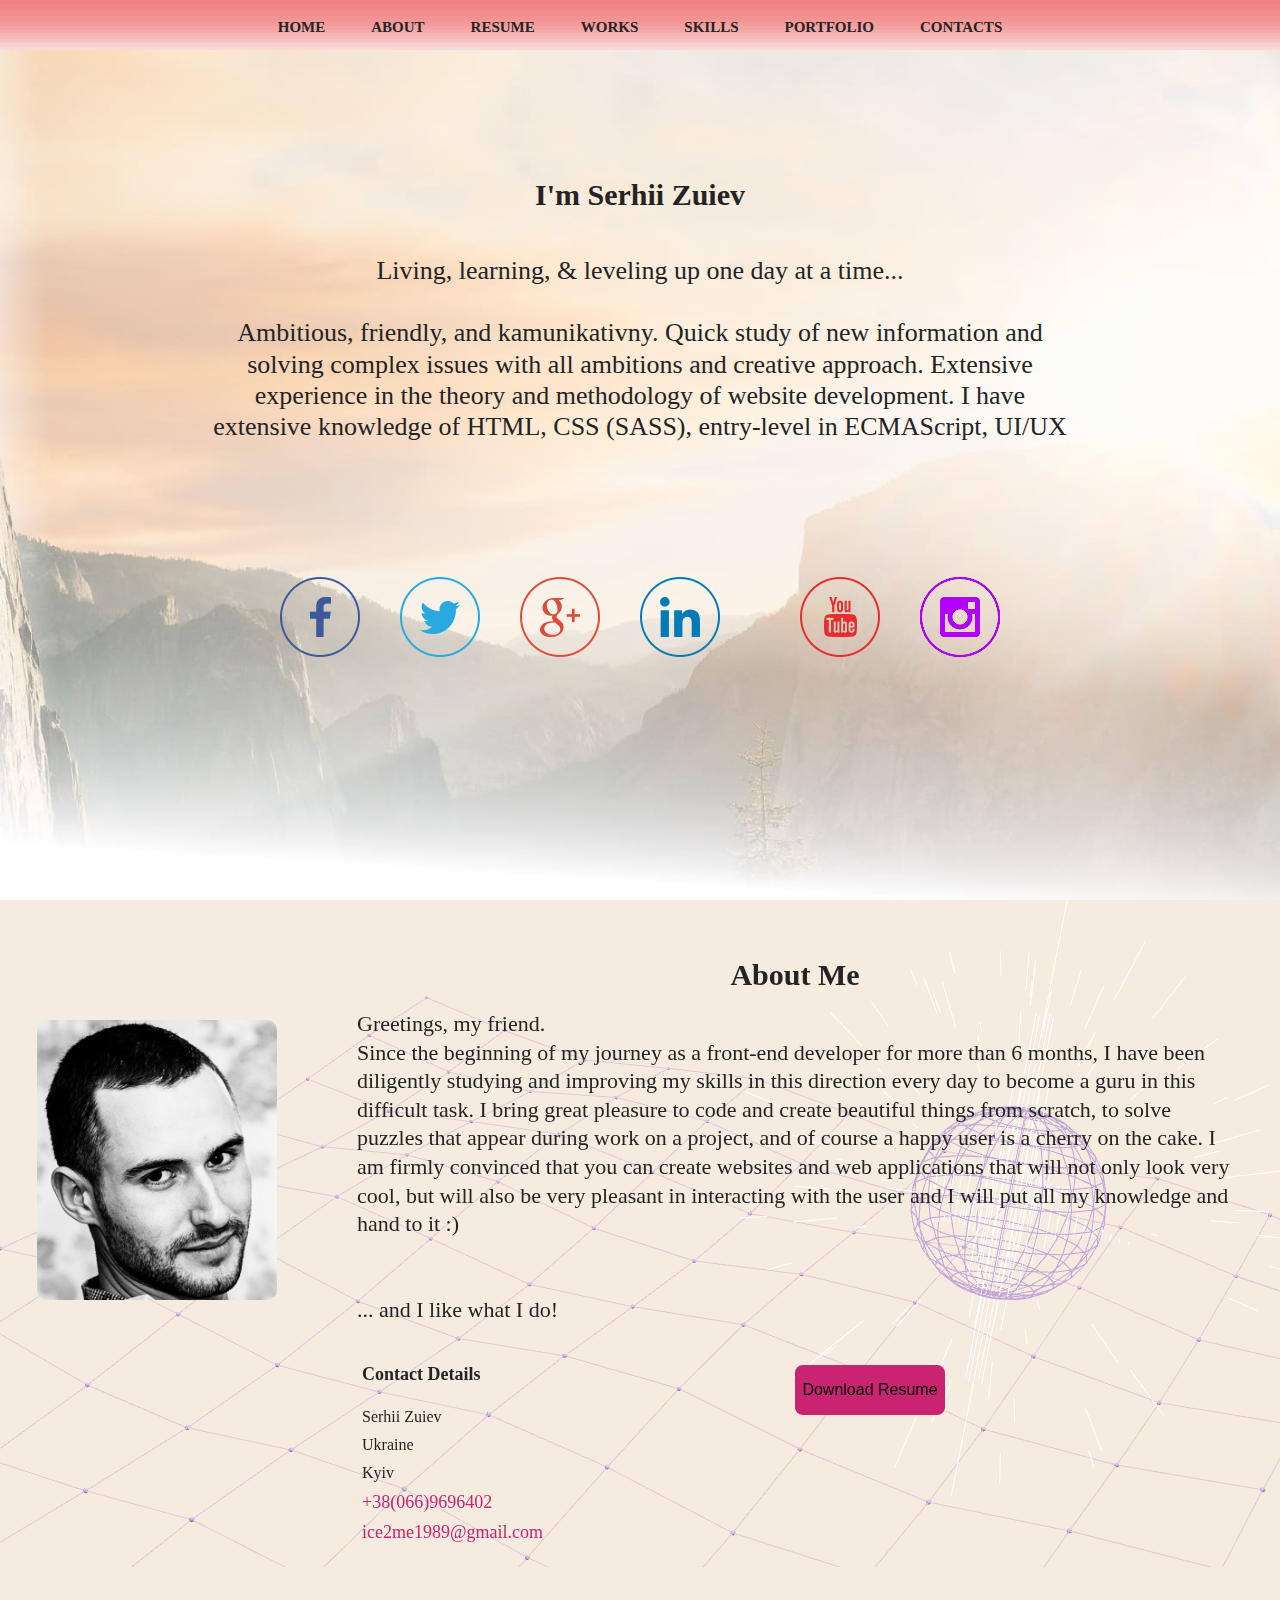
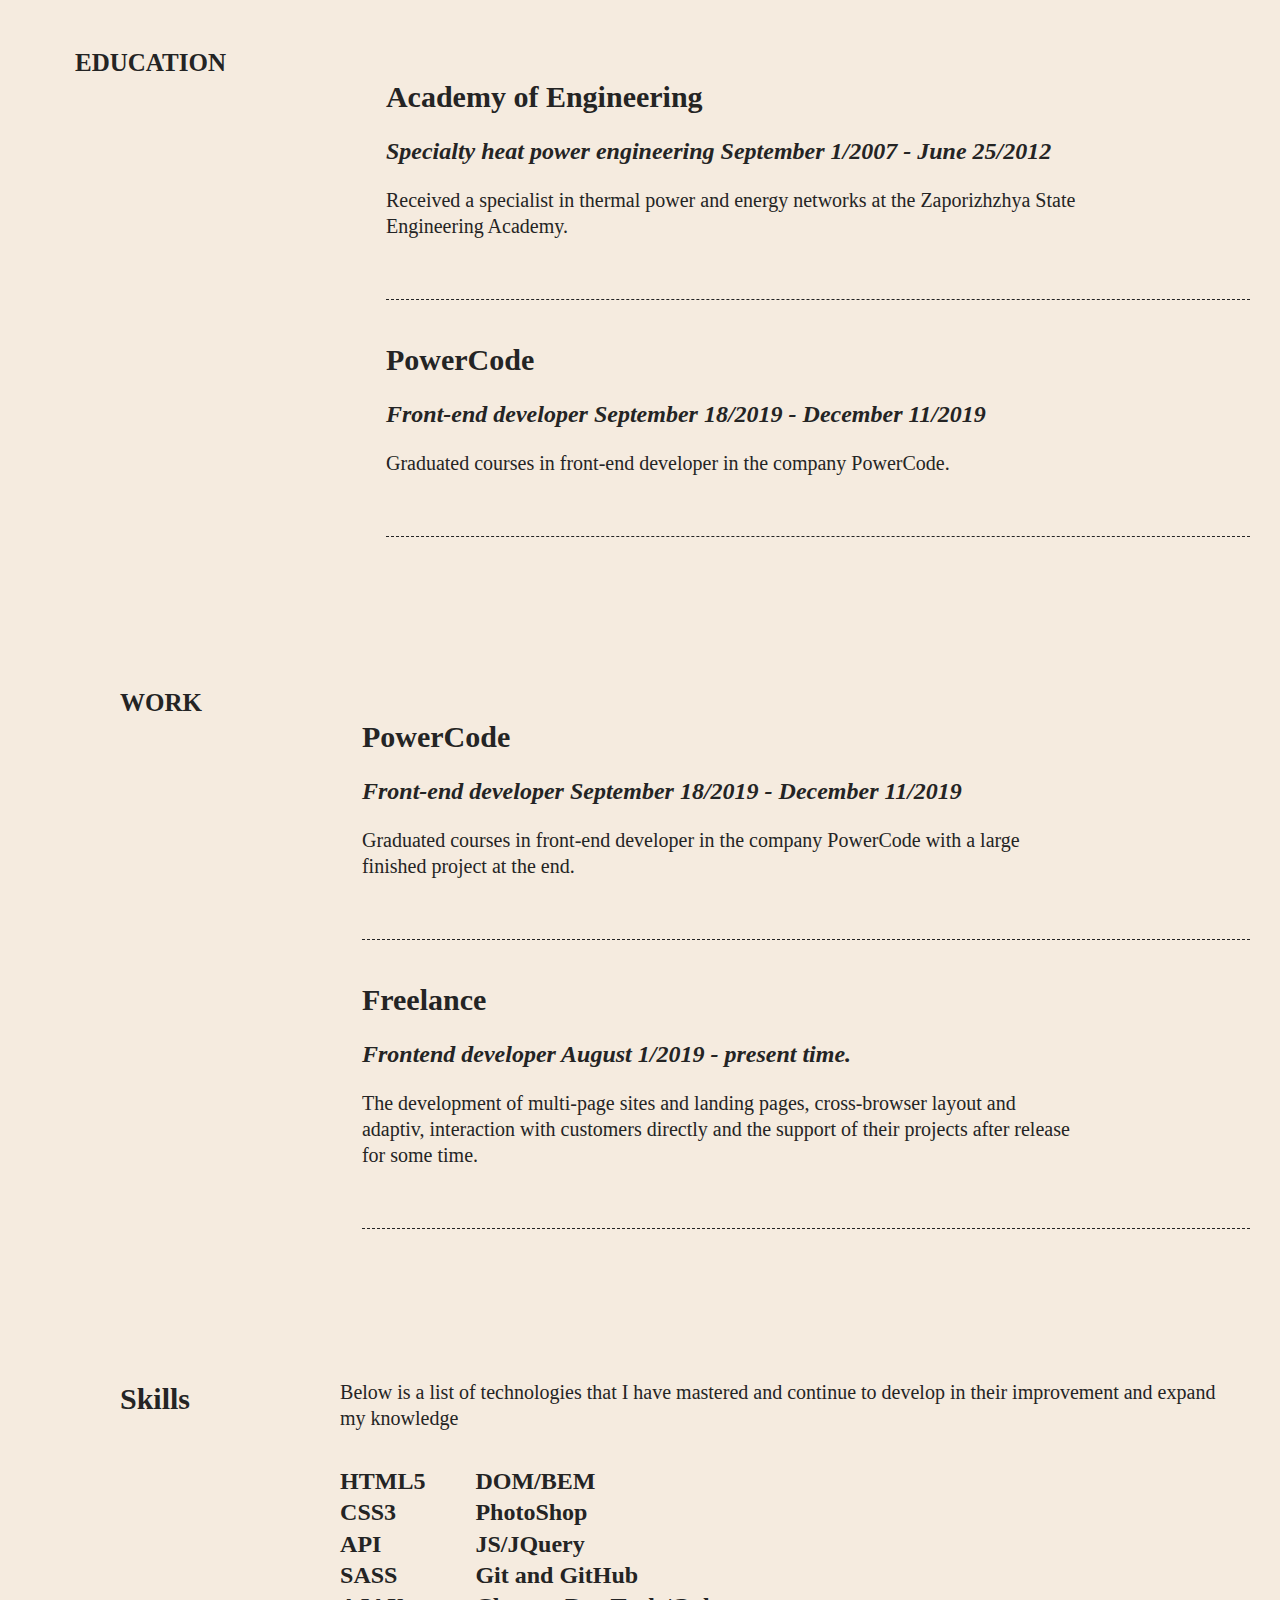
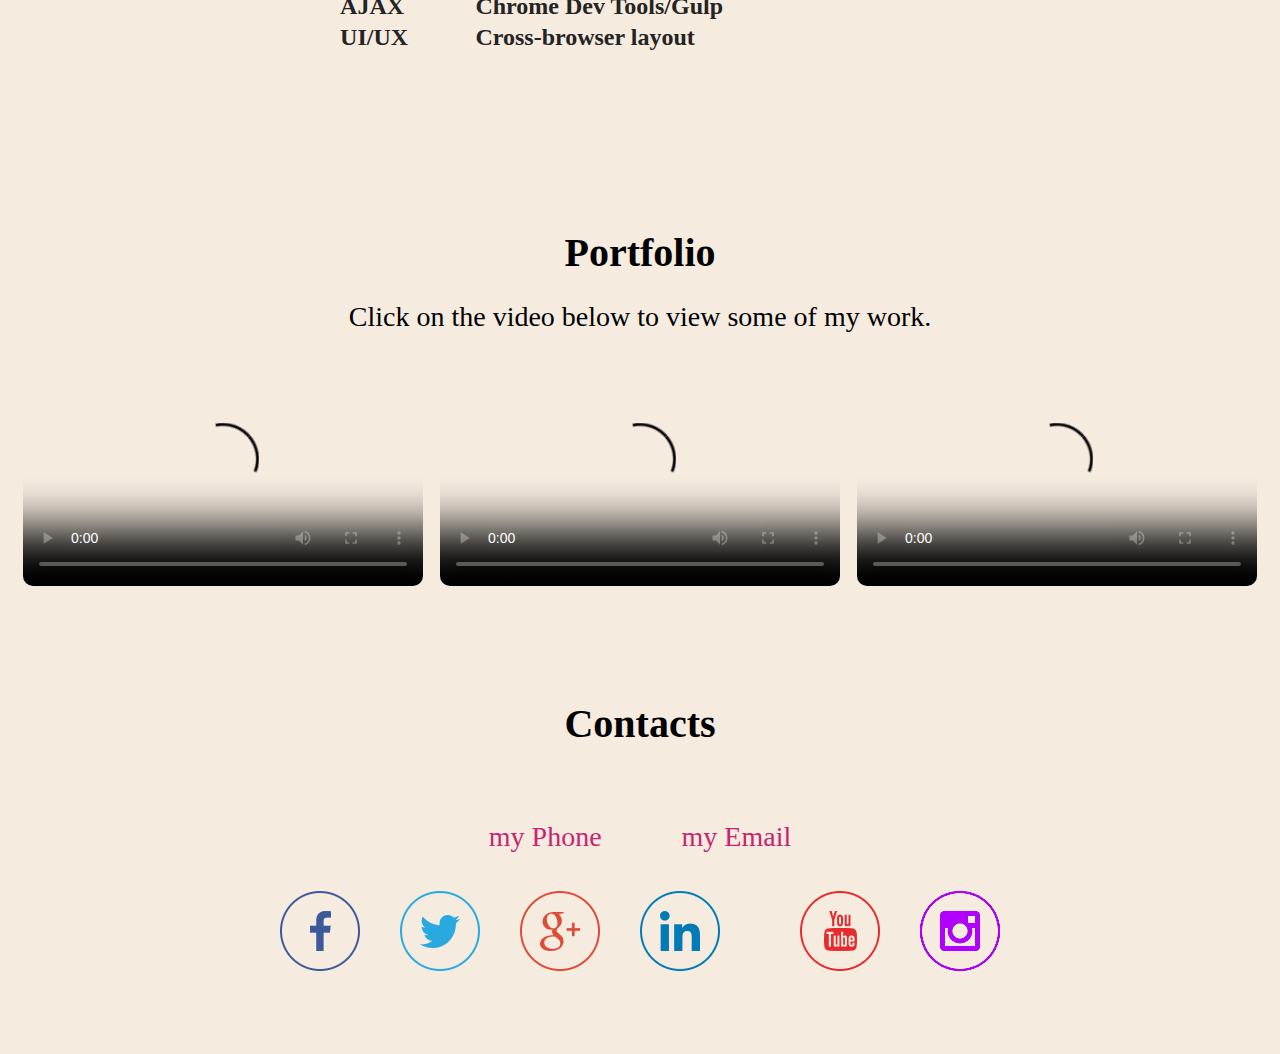
==== index.html @ 8f251bbc "fix mob bag" ====
<!DOCTYPE html>
<html lang="en">
<head>
	<meta charset="UTF-8">
	<meta name="viewport" content="width=device-width, initial-scale=1.0, maximum-scale=1.0">
	<meta http-equiv="X-UA-Compatible" content="ie=edge">
	<title>Serhii Zuiev</title>
	<script src="js/three.r92.min.js"></script>
	<script src="js/vanta.globe.min.js"></script>
	<script type="text/javascript" src="http://ajax.googleapis.com/ajax/libs/jquery/1.8.2/jquery.min.js"></script>
	<link rel="stylesheet" href="css/style.css">
</head>
<body>
	<div class="full">
	<header class="top">
		<nav class="top__menu">
			<ul>
				<li>
					<a href="#top__page">HOME</a>
				</li>
				<li>
					<a href="#about__me">ABOUT</a>
				</li>
				<li>
					<a href="#education">RESUME</a>
				</li>
				<li>
					<a href="#work">WORKS</a>
				</li>
				<li>
					<a href="#skills">SKILLS</a>
				</li>
				<li>
					<a href="#portfolio">PORTFOLIO</a>
				</li>
				<li>
					<a href="#contacts">CONTACTS</a>
				</li>
			</ul>
		</nav>
		<section id="top__page">
		<div class="top__name">
			<h1>I'm Serhii Zuiev</h1>
		</div>
		<div class="top__text">
			<span>
					<p>
						Living, learning, & leveling up one day at a time...<br/><br/>
						Ambitious, friendly, and kamunikativny. Quick study of new
						information and solving complex issues with all ambitions and
						creative approach. Extensive experience in the theory and methodology
						of website development. I have extensive knowledge of HTML, CSS (SASS),
						entry-level in ECMAScript, UI/UX
					</p>
			</span>
		</div>
		<div class="top__social">
			<ul>
				<li>
					<a href="https://www.facebook.com/sergio.zuev.7">
						<img src="img/facebook.png" alt="">
					</a>
				</li>
					<li>
						<a href="https://twitter.com/ice2me1">
							<img src="img/twitter.png" alt="">
						</a>
					</li>
				<li>
					<a href="https://aboutme.google.com/u/0/?referer=gplus">
						<img src="img/g+.png" alt="">
					</a>
				</li>
					<li>
						<a href="https://www.linkedin.com/in/serhiizuiev/">
							<img src="img/linkedin.png" alt="">
						</a>
					</li>
				<li>
					<a href="https://github.com/ice2me">
						<img src="img/Github.png" alt="">
					</a>
				</li>
					<li>
						<a href="https://www.youtube.com/channel/UCa9spqHGyLN2Emq1ZbvozuQ?view_as=subscriber">
							<img src="img/youtube.png" alt="">
						</a>
					</li>
				<li>
					<a href="https://www.instagram.com/zuiev_serhii/?hl=ru">
						<img src="img/Instagram.png" alt="">
					</a>
				</li>
			</ul>
		</div>
		</section>

	</header>
	<section id="about__me">
		<div class="about">
			<div class="about__foto">
				<img src="img/profilepic1.jpg" alt="" width="240px" height="280px">
			</div>
			<div class="about__content">
				<div class="about__content-me">
					<h2>About Me</h2>
					<span>
						Greetings, my friend. <br/>
						Since the beginning of my journey 
						as a front-end developer for more than 6 months, I have 
						been diligently studying and improving my skills in this 
						direction every day to become a guru in this difficult task. 
						I bring great pleasure to code and create beautiful things from 
						scratch, to solve puzzles that appear during work on a project, 
						and of course a happy user is a cherry on the cake. I am firmly 
						convinced that you can create websites and web applications that 
						will not only look very cool, but will also be very pleasant in 
						interacting with the user and I will put all my knowledge and hand 
						to it :)<br/><br/><br/>
						... and I like what I do!
					</span>
				</div>
				<div class="about__content-details">
					<div class="about__content-contact">
							<ul>
								<h2>
									Contact Details
								</h2>
								<li>Serhii Zuiev</li>
								<li>Ukraine</li>
								<li>Kyiv</li>
								<li><a href="tel:+380669696402">+38(066)9696402</a></li>
								<li><a href="mailto:ice2me1989@gmail.com">ice2me1989@gmail.com</a></li>
							</ul>
					</div>
					<div class="about__content-button">
						<a href="Serhii__Zuiev.pdf" download="">
							<button name="read-more" value="button" type="sumbit">
								Download Resume
							</button>
						</a>
					</div>
				</div>
			</div>
		</div>
	</section>
	<section id="education">
		<div class="education">
			<div class="education__left">
				<h2>EDUCATION</h2>
			</div>
			<div class="education__right">
				<div class="education__right-top">
					<h2>Academy of Engineering</h2>
					<h3>Specialty heat power engineering  September 1/2007 - June 25/2012</h3>
					<p>
						<span>
							Received a specialist in thermal power and energy 
							networks at the Zaporizhzhya State Engineering Academy.
						</span>
					</p>
				</div>
				<div class="education__right-bottom">
					<h2>PowerCode</h2>
					<h3>Front-end developer  September 18/2019 - December 11/2019</h3>
					<p>
						<span>
							Graduated courses in front-end developer in the company PowerCode.
						</span>
					</p>
				</div>
			</div>
		</div>
		<div class="education__line">
			<hr>
		</div>
	</section>
	<section id="work">
		<div class="work">
			<div class="work__left">
				<h2>WORK</h2>
			</div>
			<div class="work__right">
				<div class="work__right-top">
					<h2>PowerCode</h2>
					<h3>Front-end developer  September 18/2019 - December 11/2019</h3>
					<p>
						<span>
							Graduated courses in front-end developer in the company PowerCode
							with a large finished project at the end.
						</span>
					</p>
				</div>
				<div class="work__right-bottom">
					<h2>Freelance</h2>
					<h3>Frontend developer  August 1/2019 - present time.</h3>
					<p>
						<span>
							The development of multi-page sites and landing pages, 
							cross-browser layout and adaptiv, interaction with customers 
							directly and the support of their projects after release for some time.
						</span>
					</p>
				</div>
			</div>
		</div>
		<div class="work__line">
			<hr>
		</div>
	</section>
	<section id="skills">
		<div class="skills">
			<div class="skills__name">
				<h2>Skills</h2>
			</div>
			<div class="skills__content">
				<div class="skills__text">
					<p>
						Below is a list of technologies that I have mastered and
						continue to develop in their improvement and expand my knowledge
					</p>
				</div>
					<div class="skill__box">
						<ul class="skill__box-one">
							<li>HTML5</li>
							<li>CSS3</li>
							<li>API</li>
							<li>SASS</li>
							<li>AJAX</li>
							<li>UI/UX</li>
						</ul>
						<ul class="skill__box-two">
							<li>DOM/BEM</li>
							<li>PhotoShop</li>
							<li>JS/JQuery</li>
							<li>Git and GitHub</li>
							<li>Chrome Dev Tools/Gulp</li>
							<li>Cross-browser layout</li>
						</ul>
					</div>
			</div>
		</div>
	</section>
	<section id="portfolio">
		<div class="gallary">
			<div class="gallary__name">
				<h2>Portfolio</h2>
				<p>Click on the video below to view some of my work.</p>
			</div>
			<div class="gallary__video">
				<div class="gallary__business">
					<video src="video/Business.mp4" loop="loop" controls="controls" preload  poster="img/businessfon.png" title="business project"></video>
				</div>
				<div class="gallary__taxi">
					<video src="video/Taxi.mp4" loop="loop" controls="controls" preload poster="img/taxifon.png" title="taxi project"></video>
				</div>
				<div class="gallary__timberhouse">
					<video src="video/TimberHouse.mp4" loop="loop" controls="controls" preload poster="img/homefon.png" title="house project"></video>
				</div>
			</div>
		</div>
	</section>
	<footer id="contacts">
		<div class="contact">
			<div class="contact__name">
				<h2>Contacts</h2>
			</div>
			<div class="contact__me">
				<div class="contact__phone">
					<a href="tel:+380669696402">my Phone</a>
				</div>
				<div class="contact__email">
					<a href="mailto:ice2me1989@gmail.com">my Email</a>
				</div>
			</div>
		<div class="contact__social">
				<ul>
					<li>
						<a href="https://www.facebook.com/sergio.zuev.7">
							<img src="img/facebook.png" alt="">
						</a>
					</li>
						<li>
							<a href="https://twitter.com/ice2me1">
								<img src="img/twitter.png" alt="">
							</a>
						</li>
					<li>
						<a href="https://aboutme.google.com/u/0/?referer=gplus">
							<img src="img/g+.png" alt="">
						</a>
					</li>
						<li>
							<a href="https://www.linkedin.com/in/serhiizuiev/">
								<img src="img/linkedin.png" alt="">
							</a>
						</li>
					<li>
						<a href="https://github.com/ice2me">
							<img src="img/Github.png" alt="">
						</a>
					</li>
						<li>
							<a href="https://www.youtube.com/channel/UCa9spqHGyLN2Emq1ZbvozuQ?view_as=subscriber">
								<img src="img/youtube.png" alt="">
							</a>
						</li>
					<li>
						<a href="https://www.instagram.com/zuiev_serhii/?hl=ru">
							<img src="img/Instagram.png" alt="">
						</a>
					</li>
				</ul>
			</div>
		</div>
	</footer>
<script>
VANTA.GLOBE({
	el: "#about__me",
	color: 0xc5a5d7,
	backgroundColor: 0xf5ebdf,
	size: 0.50
})
</script>
<script src="js/main.js"></script>
</div>
</body>
</html>
---- css/style.css ----
* {
  padding: 0;
  margin: 0;
  border: 0;
  transition: 0.7s ease-in-out;
  box-sizing: border-box;
}

*:before *:after {
  -moz-box-sizing: border-box;
  -webkit-box-sizing: border-box;
  box-sizing: border-box;
}

a:focus, a:active {
  outline: none;
}

nav, footer, header, aside {
  display: block;
}

html, body {
  height: 100%;
  width: 100%;
  font-size: 100%;
  line-height: 1;
  font-size: 14px;
  -ms-text-size-adjust: 100%;
  -moz-text-size-adjust: 100%;
  -webkit-text-size-adjust: 100%;
  margin: 0 auto;
  outline: none;
}

input::-ms-clear {
  display: none;
}

input::-webkit-input-placeholder {
  color: grey;
  padding: 10px;
  text-overflow: ellipsis;
}
input::-moz-placeholder {
  color: grey;
  padding: 10px;
  text-overflow: ellipsis;
}
input:-ms-input-placeholder {
  color: grey;
  padding: 10px;
  text-overflow: ellipsis;
}
input::-webkit-inner-spin-button {
  -webkit-appearance: none;
}
input::-webkit-outer-spin-button {
  -webkit-appearance: none;
}
input[type='number'] {
  -moz-appearance: textfield;
}

button:active, button:focus {
  outline: none !important;
}

button::-moz-focus-inner {
  border: 0 !important;
}

button {
  cursor: pointer;
}

button::-moz-focus-inner {
  padding: 0;
  border: 0;
}

a, a:visited {
  text-decoration: none;
}

a:hover {
  text-decoration: none;
  outline: none !important;
}

video:active, video:focus {
  outline: none !important;
}

ul li {
  list-style: none;
}

h1, h2, h3, h4, h5, h6 {
  font-size: inherit;
}

/*----------------------------Start--Project---------------- */
.full {
  max-width: 100%;
  height: 100%;
}

.top {
  max-width: 100%;
  -webkit-background-size: cover;
  -o-background-size: cover;
  background-size: cover;
  background-image: url(../img/billboard21.jpg);
  background-repeat: no-repeat;
  position: relative;
  height: 100%;
  margin: 0;
  padding: 0;
  top: 0;
  left: 0;
  display: flex;
  -webkit-flex-direction: column;
  -ms-flex-direction: column;
  flex-direction: column;
  text-align: center;
  -webkit-align-items: center;
  align-items: center;
  margin: 0 auto;
}
.top__menu {
  width: 100%;
  padding: 10px;
  position: fixed;
  left: 0;
  text-align: center;
  display: flex;
  -webkit-justify-content: center;
  justify-content: center;
  margin: 0 auto;
  z-index: 9;
  background-color: #f08080;
  background-image: url(../img/shadow.png);
}
@media screen and (max-width: 1800px) {
  .top__menu {
    max-width: 100%;
    left: 0%;
  }
}
.top__menu ul {
  display: flex;
  -webkit-flex-direction: row;
  -ms-flex-direction: row;
  flex-direction: row;
  -webkit-justify-content: center;
  justify-content: center;
  -webkit-flex-wrap: wrap;
  -ms-flex-wrap: wrap;
  flex-wrap: wrap;
}
.top__menu ul li {
  padding: 10px 20px;
  height: 30px;
}
@media screen and (max-width: 320px) {
  .top__menu ul li {
    padding: 15px 8px;
  }
}
.top__menu ul li a {
  font-size: 15px;
  color: #242424;
  padding: 3px 3px;
  font-weight: bold;
}
.top__menu ul li a:hover, .top__menu ul li a:focus {
  font-size: 16px;
  background-color: #c92472;
  -webkit-border-radius: 10px;
  border-radius: 10px;
}
.top__menu ul li a:hover:focus, .top__menu ul li a:focus:focus {
  border-bottom: 5px solid red;
}
.top__name {
  position: relative;
  top: 20vh;
}
@media screen and (max-width: 320px) {
  .top__name {
    top: 30vh;
  }
}
.top__name h1 {
  font-size: 100px;
  color: #242424;
  font-size: 30px;
}
.top__text span {
  position: relative;
  top: 25vh;
  font-size: 26px;
  color: #242424;
  line-height: 1.2;
}
@media screen and (max-width: 320px) {
  .top__text span {
    top: 32vh;
  }
}
.top__text span p {
  padding: 0 20px;
  width: 70%;
  display: inline-flex;
}
@media screen and (max-width: 710px) {
  .top__text span p {
    margin: 0 auto;
    width: 95%;
    line-height: 1.2;
  }
}
@media screen and (max-width: 320px) {
  .top__text span p {
    width: 95%;
    line-height: 1.2;
    font-size: 14px;
  }
}
.top__social {
  display: flex;
  justify-content: center;
  -webkit-flex-direction: row;
  -ms-flex-direction: row;
  flex-direction: row;
  -webkit-flex-wrap: wrap;
  -ms-flex-wrap: wrap;
  flex-wrap: wrap;
  position: relative;
  top: 40vh;
}
@media screen and (max-width: 800px) {
  .top__social {
    top: 30vh;
  }
}
.top__social ul {
  display: flex;
}
.top__social ul a:focus {
  outline: 5px solid red;
}
.top__social ul img {
  padding: 0 20px;
}
.top__social ul img:hover {
  transform: rotate(15deg);
}
@media screen and (max-width: 900px) {
  .top__social ul img {
    width: 100%;
    height: 100%;
    padding: 25px 5px;
  }
}
@media screen and (max-width: 800px) {
  .top__social ul img {
    width: 100%;
    height: 100%;
    padding: 30px 2px;
    margin: -5px;
  }
}
@media screen and (max-width: 700px) {
  .top__social ul img {
    width: 100%;
    height: 100%;
    padding: 20px 1px;
  }
}
@media screen and (max-width: 515px) {
  .top__social ul img {
    display: none;
  }
}

.about__me {
  background-repeat: repeat;
  background-color: #f5ebdf;
}

.about {
  background-repeat: repeat;
  height: 100%;
  margin: 0 auto;
  padding: 0;
  display: flex;
  -webkit-flex-direction: row;
  -ms-flex-direction: row;
  flex-direction: row;
  -webkit-justify-content: center;
  justify-content: center;
}
@media screen and (max-width: 980px) {
  .about {
    display: flex;
    -webkit-flex-direction: column;
    -ms-flex-direction: column;
    flex-direction: column;
    -webkit-align-items: center;
    align-items: center;
    height: 100%;
  }
}
.about__foto {
  padding: 120px 80px 0 10px;
}
@media screen and (max-width: 980px) {
  .about__foto {
    padding: 60px 0 0 0;
  }
}
.about__foto img {
  -webkit-border-radius: 10px;
  border-radius: 10px;
}
@media screen and (max-width: 400px) {
  .about__foto img {
    width: 120px;
    height: 140px;
  }
}
.about__content {
  width: 70%;
  padding: 40px 20px 0 0;
}
@media screen and (max-width: 980px) {
  .about__content {
    padding: 30px 0 0 0;
    width: 80%;
  }
}
@media screen and (max-width: 320px) {
  .about__content {
    padding: 15px 0 0 0;
    width: 95%;
  }
}
.about__content-me {
  display: flex;
  -webkit-align-items: center;
  align-items: center;
  -webkit-flex-direction: column;
  -ms-flex-direction: column;
  flex-direction: column;
}
.about__content h2 {
  font-size: 30px;
  color: #242424;
  padding: 20px 0;
}
@media screen and (max-width: 980px) {
  .about__content h2 {
    text-align: center;
  }
}
.about__content span {
  display: flex;
  -webkit-justify-content: center;
  justify-content: center;
  font-size: 22px;
  color: #242424;
  line-height: 1.3;
}
@media screen and (max-width: 980px) {
  .about__content span {
    padding: 10px 20px;
  }
}
@media screen and (max-width: 320px) {
  .about__content span {
    font-size: 16px;
  }
}
.about__content-details {
  display: flex;
  -webkit-flex-direction: row;
  -ms-flex-direction: row;
  flex-direction: row;
  padding: 20px 5px;
}
@media screen and (max-width: 900px) {
  .about__content-details {
    display: flex;
    -webkit-align-items: center;
    align-items: center;
    -webkit-justify-content: center;
    justify-content: center;
  }
}
.about__content-details h2 {
  font-size: 18px;
  color: #242424;
  padding: 20px 0 20px 0;
}
.about__content-details li {
  font-size: 16px;
  color: #242424;
  padding: 6px 0;
}
.about__content-contact {
  width: 150px;
}
.about__content-contact a {
  font-size: 18px;
  color: #c92472;
}

.about__content-button {
  margin: 20px auto;
}
@media screen and (max-width: 900px) {
  .about__content-button {
    margin: 0 auto;
  }
}
.about__content-button button {
  width: 150px;
  height: 50px;
  background-color: #c92472;
  -webkit-border-radius: 8px;
  border-radius: 8px;
  font-size: 16px;
  color: #000;
}
@media screen and (max-width: 980px) {
  .about__content-button button {
    width: 100px;
  }
}
@media screen and (max-width: 320px) {
  .about__content-button button {
    width: 80px;
  }
}
.about__content-button button:hover, .about__content-button button:focus {
  box-shadow: 0 0 1px 15px rgba(138, 59, 88, 0.4), 0 0 1px 30px rgba(138, 59, 88, 0.2), 0 0 1px 45px rgba(138, 59, 88, 0.1);
}
.about__content-button button:hover, .about__content-button button:focus {
  width: 250px;
  height: 60px;
}
@media screen and (max-width: 980px) {
  .about__content-button button:hover, .about__content-button button:focus {
    width: 110px;
  }
}
@media screen and (max-width: 320px) {
  .about__content-button button:hover, .about__content-button button:focus {
    width: 90px;
  }
}

.education, .work {
  background-color: #f5ebdf;
  max-width: 100%;
  height: 100%;
  display: flex;
  -webkit-justify-content: center;
  justify-content: center;
  text-align: left;
  color: #242424;
  padding: 80px 0 30px 0;
  line-height: 1.3;
}
@media screen and (max-width: 980px) {
  .education, .work {
    -webkit-flex-direction: column;
    -ms-flex-direction: column;
    flex-direction: column;
    -webkit-align-content: center;
    align-content: center;
    padding: 80px 30px 30px 30px;
  }
}
@media screen and (max-width: 320px) {
  .education, .work {
    padding: 10px 0;
  }
}
.education__left, .work__left {
  font-size: 25px;
  padding: 0 100px 0 0;
}
.education__left h2, .work__left h2 {
  padding: 0 30px 0 75px;
}
@media screen and (max-width: 750px) {
  .education__left h2, .work__left h2 {
    padding: 0 35px 0 30px;
  }
}
@media screen and (max-width: 320px) {
  .education__left h2, .work__left h2 {
    padding: 0 35px 0 65px;
    font-size: 20px;
  }
}
.education__right, .work__right {
  width: 100%;
  padding: 30px;
}
@media screen and (max-width: 750px) {
  .education__right, .work__right {
    padding: 0 20px;
  }
}
.education__right-top, .work__right-top {
  padding-bottom: 60px;
  border-bottom: 1px dashed #242424;
}
@media screen and (max-width: 320px) {
  .education__right-top, .work__right-top {
    padding-bottom: 15px;
  }
}
.education__right-top h2, .work__right-top h2 {
  font-size: 30px;
  padding-bottom: 20px;
}
@media screen and (max-width: 320px) {
  .education__right-top h2, .work__right-top h2 {
    font-size: 18px;
    padding-bottom: 15px;
  }
}
.education__right-top h3, .work__right-top h3 {
  font-size: 24px;
  padding-bottom: 20px;
  font-style: italic;
}
@media screen and (max-width: 320px) {
  .education__right-top h3, .work__right-top h3 {
    font-size: 17px;
    padding-bottom: 10px;
  }
}
.education__right-top span, .work__right-top span {
  font-size: 20px;
  padding-bottom: 35px;
}
@media screen and (max-width: 320px) {
  .education__right-top span, .work__right-top span {
    font-size: 16px;
    padding-bottom: 20px;
  }
}
.education__right-top p, .work__right-top p {
  width: 80%;
}
@media screen and (max-width: 900px) {
  .education__right-top p, .work__right-top p {
    width: 100%;
  }
}
.education__right-bottom, .work__right-bottom {
  margin: 40px 0;
  border-bottom: 1px dashed #242424;
  padding-bottom: 60px;
}
@media screen and (max-width: 320px) {
  .education__right-bottom, .work__right-bottom {
    padding-bottom: 15px;
  }
}
.education__right-bottom h2, .work__right-bottom h2 {
  font-size: 30px;
  padding-bottom: 20px;
}
@media screen and (max-width: 320px) {
  .education__right-bottom h2, .work__right-bottom h2 {
    font-size: 18px;
  }
}
.education__right-bottom h3, .work__right-bottom h3 {
  font-size: 24px;
  padding-bottom: 20px;
  font-style: italic;
}
@media screen and (max-width: 320px) {
  .education__right-bottom h3, .work__right-bottom h3 {
    font-size: 17px;
  }
}
.education__right-bottom span, .work__right-bottom span {
  font-size: 20px;
  padding-bottom: 35px;
}
@media screen and (max-width: 320px) {
  .education__right-bottom span, .work__right-bottom span {
    font-size: 16px;
  }
}
.education__right-bottom p, .work__right-bottom p {
  width: 80%;
}
@media screen and (max-width: 900px) {
  .education__right-bottom p, .work__right-bottom p {
    width: 100%;
  }
}

.work {
  padding: 50px 0 0 45px;
}
@media screen and (max-width: 980px) {
  .work {
    padding: 30px;
  }
}
@media screen and (max-width: 980px) and (max-width: 320px) {
  .work {
    padding: 0;
  }
}

.skills {
  background-color: #f5ebdf;
  max-width: 100%;
  height: 100%;
  display: flex;
  text-align: left;
  color: #242424;
  padding: 80px 0 30px 70px;
  line-height: 1.3;
  margin: 0 auto;
  text-align: left;
}
@media screen and (max-width: 980px) {
  .skills {
    -webkit-flex-direction: column;
    -ms-flex-direction: column;
    flex-direction: column;
    -webkit-align-content: center;
    align-content: center;
    padding: 30px;
  }
}
@media screen and (max-width: 320px) {
  .skills {
    padding: 10px;
  }
}
.skills__name {
  padding: 0 100px 0 50px;
}
@media screen and (max-width: 750px) {
  .skills__name {
    padding: 0px 35px 15px 30px;
  }
}
.skills__name h2 {
  font-size: 30px;
}
@media screen and (max-width: 320px) {
  .skills__name h2 {
    font-size: 20px;
  }
}
.skills__content {
  display: flex;
  -webkit-flex-direction: column;
  -ms-flex-direction: column;
  flex-direction: column;
  padding-left: 50px;
}
@media screen and (max-width: 750px) {
  .skills__content {
    padding-left: 30px;
  }
}
@media screen and (max-width: 320px) {
  .skills__content {
    padding-left: 10px;
  }
}
.skills__text {
  width: 100%;
}
@media screen and (max-width: 750px) {
  .skills__text {
    width: 100%;
  }
}
.skills__text p {
  font-size: 20px;
  padding-bottom: 35px;
  width: 95%;
}
@media screen and (max-width: 320px) {
  .skills__text p {
    font-size: 16px;
  }
}

.skill__box {
  padding-bottom: 50px;
  display: inline-flex;
  -webkit-justify-content: flex-start;
  justify-content: flex-start;
}
@media screen and (max-width: 530px) {
  .skill__box {
    -webkit-flex-direction: column;
    -ms-flex-direction: column;
    flex-direction: column;
    margin: 0 auto;
  }
}
@media screen and (max-width: 320px) {
  .skill__box {
    padding-bottom: 0;
  }
}
.skill__box-one, .skill__box-two {
  display: flex;
  -webkit-flex-direction: column;
  -ms-flex-direction: column;
  flex-direction: column;
  -webkit-flex-wrap: wrap;
  -ms-flex-wrap: wrap;
  flex-wrap: wrap;
}
.skill__box ul {
  padding-right: 50px;
}
.skill__box li {
  font-size: 24px;
  font-weight: bold;
}
@media screen and (max-width: 320px) {
  .skill__box li {
    font-size: 18px;
  }
}

.gallary {
  width: 100%;
  display: flex;
  -webkit-flex-direction: row;
  -ms-flex-direction: row;
  flex-direction: row;
  -webkit-justify-content: center;
  justify-content: center;
  -webkit-flex-wrap: wrap;
  -ms-flex-wrap: wrap;
  flex-wrap: wrap;
  padding: 50px 0;
  background-color: #f5ebdf;
}
@media screen and (max-width: 500px) {
  .gallary {
    padding: 0;
  }
}
.gallary__name {
  text-align: center;
}
.gallary__name h2 {
  font-size: 40px;
  color: #000;
  padding: 50px 0 20px 0;
}
@media screen and (max-width: 320px) {
  .gallary__name h2 {
    font-size: 20px;
  }
}
.gallary__name p {
  font-size: 28px;
  color: #000;
  padding: 10px;
}
@media screen and (max-width: 320px) {
  .gallary__name p {
    font-size: 18px;
  }
}
.gallary__video {
  width: 100%;
  display: flex;
  -webkit-flex-direction: row;
  -ms-flex-direction: row;
  flex-direction: row;
  -webkit-flex-wrap: wrap;
  -ms-flex-wrap: wrap;
  flex-wrap: wrap;
  -webkit-justify-content: space-around;
  justify-content: space-around;
  text-decoration: none;
  padding: 15px;
  cursor: pointer;
}
.gallary__video video {
  width: 400px;
  height: 230px;
  -webkit-border-radius: 10px;
  border-radius: 10px;
}
.gallary__video video:hover, .gallary__video video:focus {
  width: 420px;
}
@media screen and (max-width: 500px) {
  .gallary__video video {
    width: 300px;
    height: 130px;
    margin-top: 30px;
  }
  .gallary__video video:hover, .gallary__video video:focus {
    width: 320px;
  }
}
@media screen and (max-width: 320px) {
  .gallary__video video {
    width: 150px;
    height: 80px;
    margin-top: 10px;
  }
  .gallary__video video:hover, .gallary__video video:focus {
    width: 170px;
  }
}

.contact {
  margin: 0 auto;
  width: 100%;
  text-align: center;
  padding: 30px 0 80px 0;
  height: 100%;
  background-color: #f5ebdf;
}
@media screen and (max-width: 320px) {
  .contact {
    padding: 25px;
  }
}
.contact__me {
  display: flex;
  -webkit-flex-direction: row;
  -ms-flex-direction: row;
  flex-direction: row;
  -webkit-justify-content: center;
  justify-content: center;
}
.contact__name {
  padding: 20px;
}
.contact__name h2 {
  font-size: 40px;
}
@media screen and (max-width: 320px) {
  .contact__name h2 {
    font-size: 20px;
  }
}
.contact__phone, .contact__email {
  padding: 20px 40px 30px 40px;
}
@media screen and (max-width: 320px) {
  .contact__phone, .contact__email {
    padding: 20px 15px;
  }
}
.contact__phone a, .contact__email a {
  font-size: 28px;
  color: #c92472;
}
@media screen and (max-width: 320px) {
  .contact__phone a, .contact__email a {
    font-size: 16px;
  }
}
.contact__phone a:after, .contact__email a:after {
  content: "";
  font-size: 2.5em;
  line-height: 1.1em;
}
.contact__phone a:hover, .contact__phone a:focus, .contact__email a:hover, .contact__email a:focus {
  color: #8eaae7;
  border: 1px solid #c92472;
  background-color: #c92472;
  -webkit-border-radius: 10px;
  border-radius: 10px;
  box-shadow: 0 0 1px 15px rgba(138, 59, 88, 0.4), 0 0 1px 30px rgba(138, 59, 88, 0.2), 0 0 1px 45px rgba(138, 59, 88, 0.1);
}
.contact__social {
  display: flex;
  justify-content: center;
}
.contact__social ul {
  display: flex;
  -webkit-flex-direction: row;
  -ms-flex-direction: row;
  flex-direction: row;
  -webkit-flex-wrap: wrap;
  -ms-flex-wrap: wrap;
  flex-wrap: wrap;
}
.contact__social ul img {
  padding: 0 20px;
}
@media screen and (max-width: 320px) {
  .contact__social ul img {
    width: 80%;
  }
}
.contact__social ul img:hover {
  transform: rotate(-154deg);
}
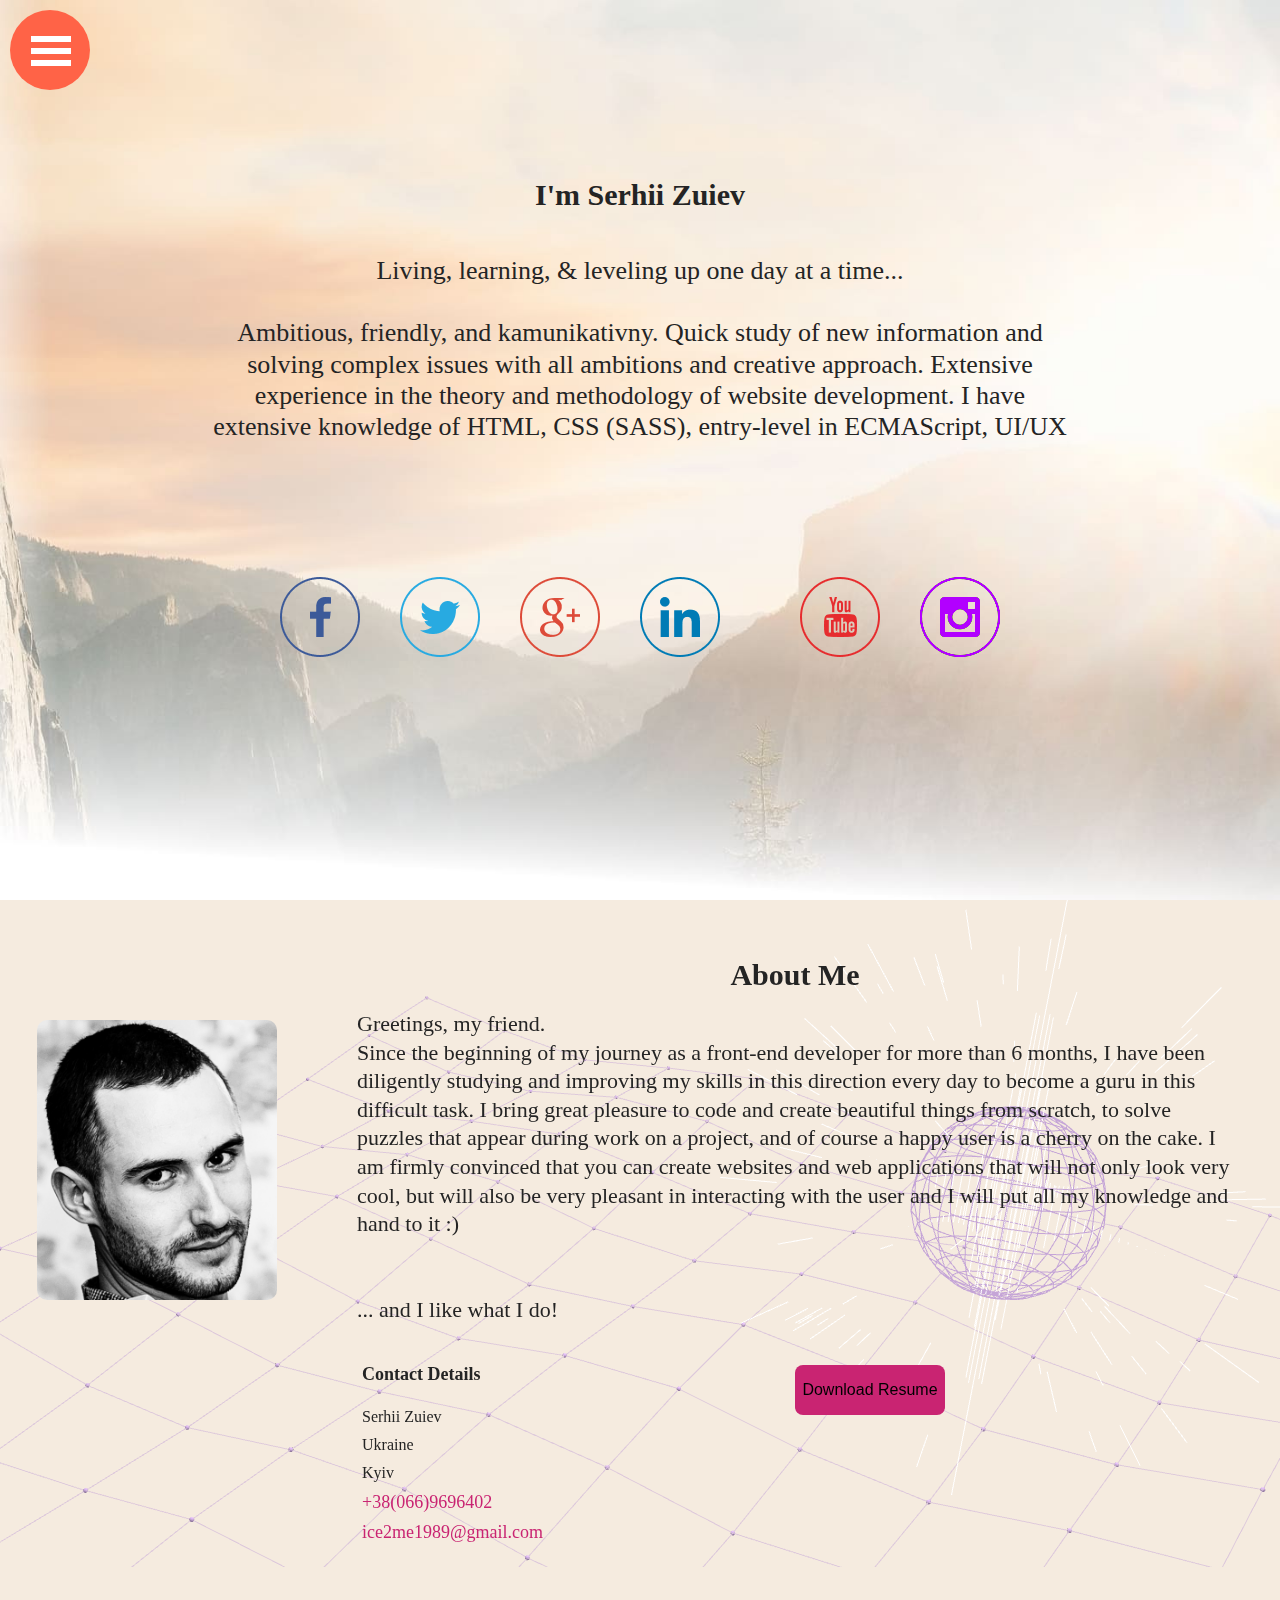
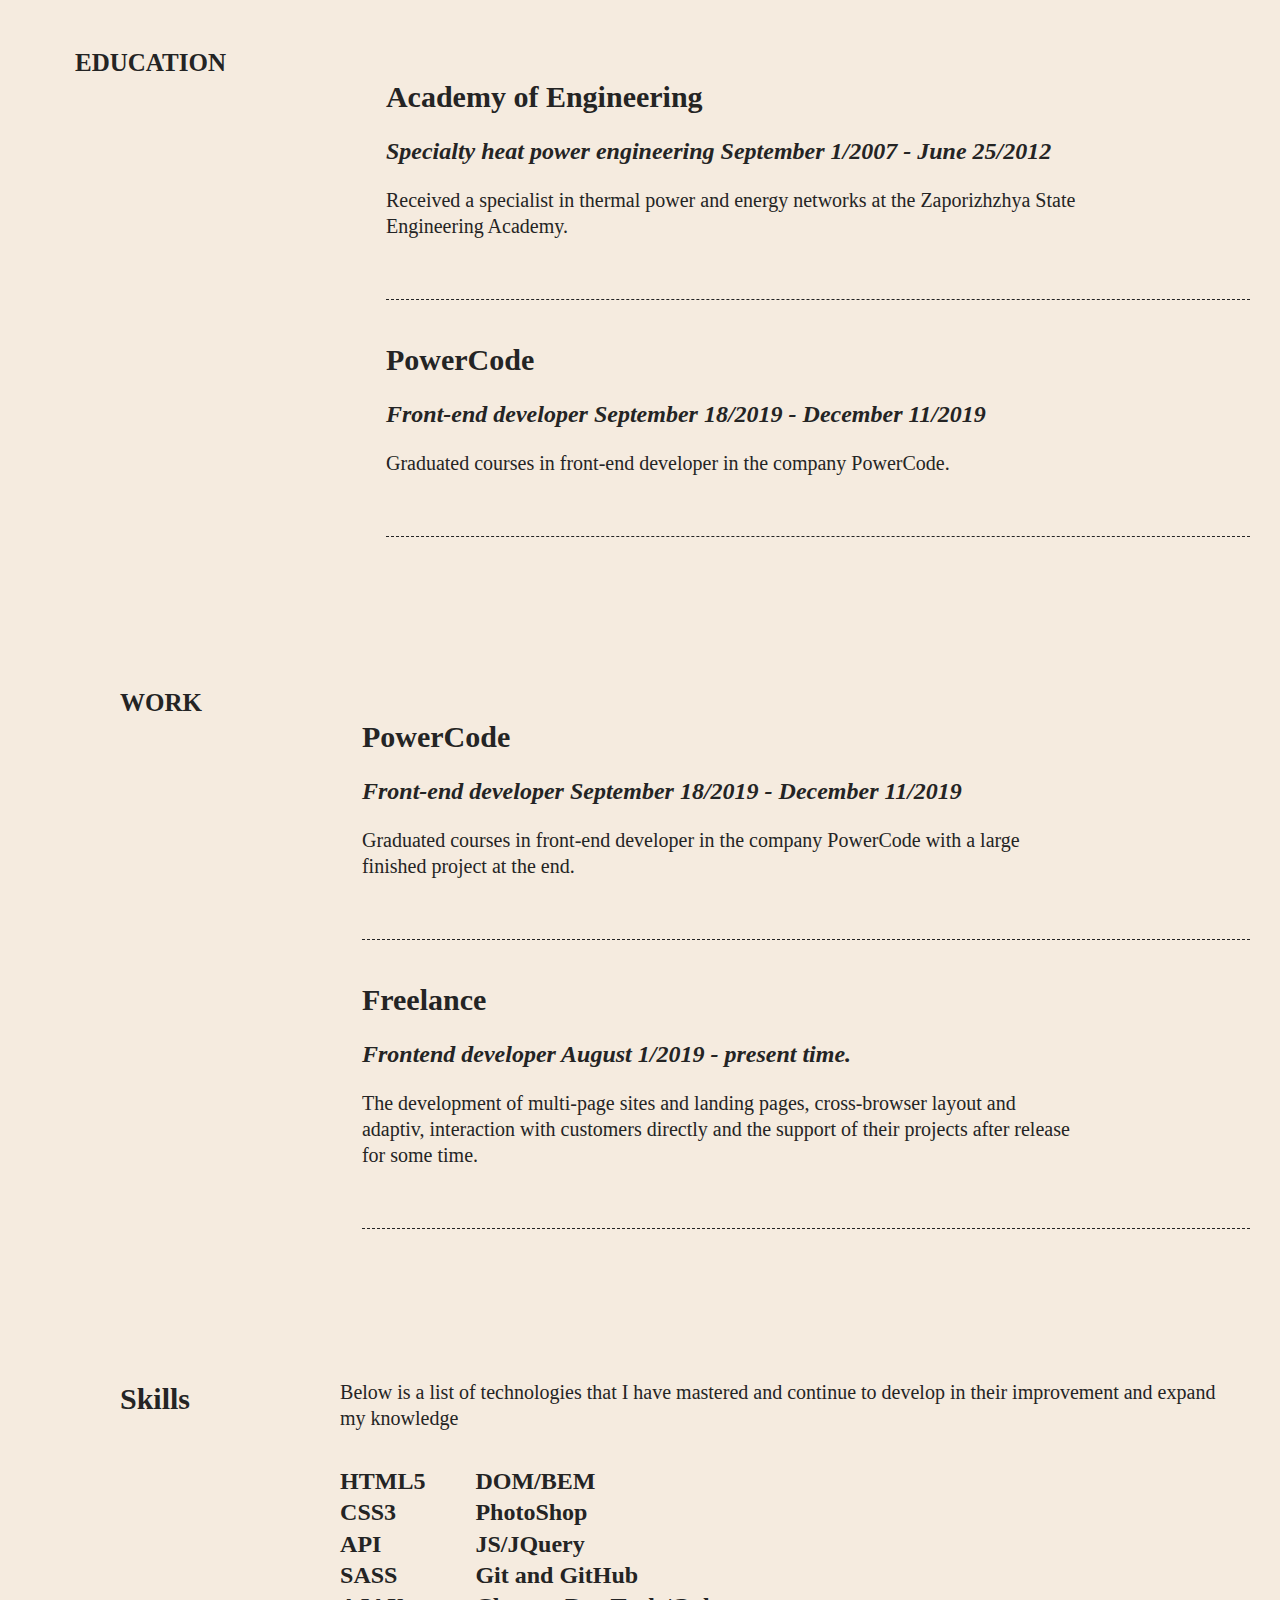
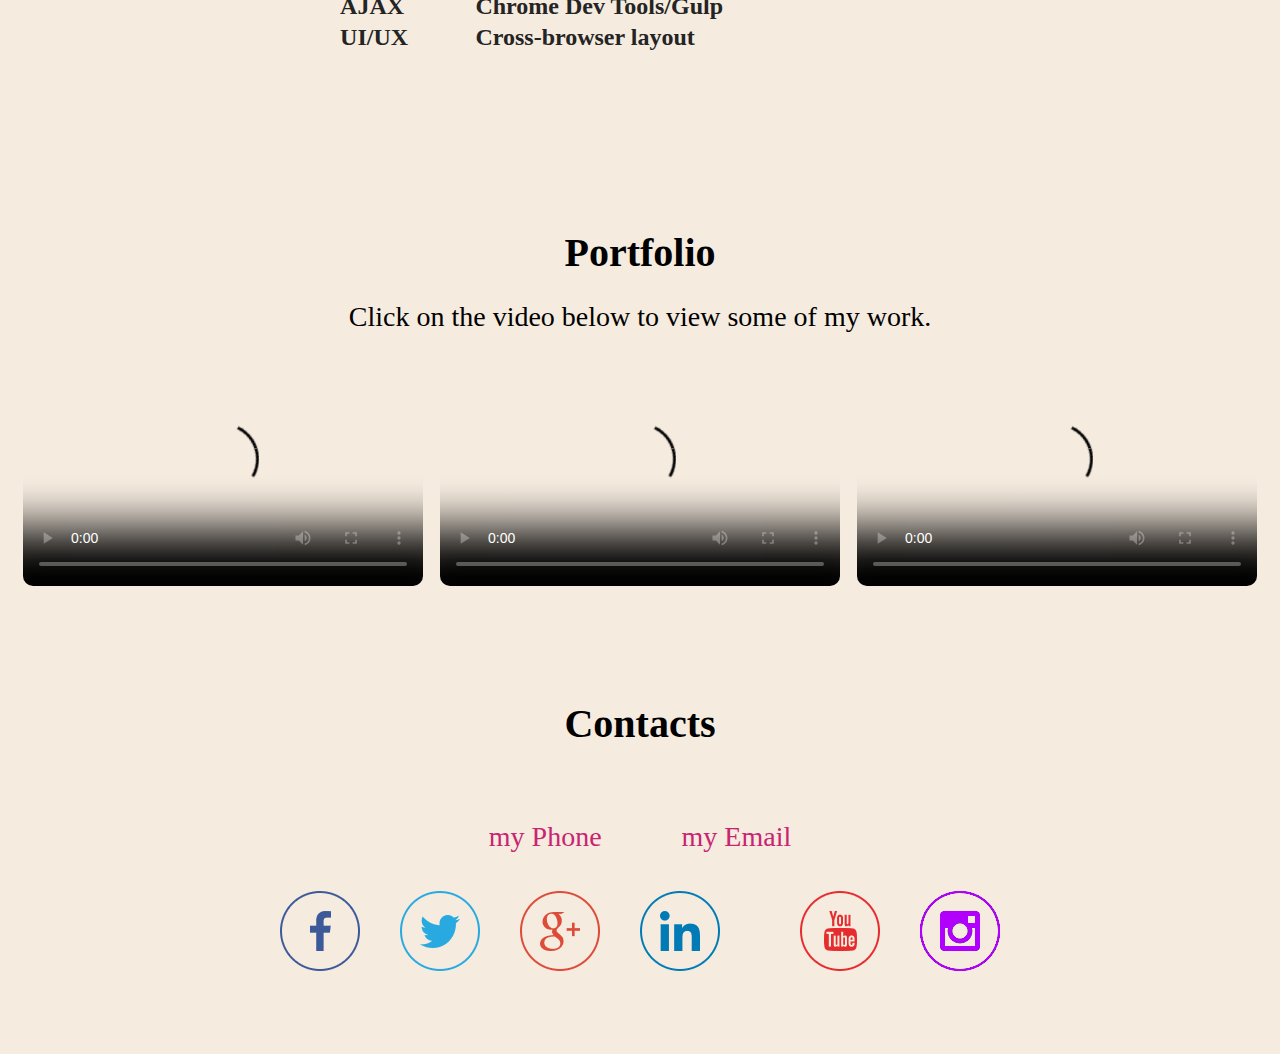
==== commit 3b36f506: "burger menu" ====
--- a/index.html
+++ b/index.html
@@ -13,31 +13,37 @@
 <body>
 	<div class="full">
 	<header class="top">
-		<nav class="top__menu">
-			<ul>
-				<li>
-					<a href="#top__page">HOME</a>
-				</li>
-				<li>
-					<a href="#about__me">ABOUT</a>
-				</li>
-				<li>
-					<a href="#education">RESUME</a>
-				</li>
-				<li>
-					<a href="#work">WORKS</a>
-				</li>
-				<li>
-					<a href="#skills">SKILLS</a>
-				</li>
-				<li>
-					<a href="#portfolio">PORTFOLIO</a>
-				</li>
-				<li>
-					<a href="#contacts">CONTACTS</a>
-				</li>
-			</ul>
-		</nav>
+		<div class="burger-menu"> <!-- создание кнопки с крестиком  burger-menu_active  -->
+			<a href="#" class="burger-menu__button">
+				<span class="burger-menu__lines"></span> <!-- создание самой кнопки -->
+			</a>
+			<nav class="burger-menu__nav">
+				<ul>
+					<li>
+						<a href="#top__page" class="burger-menu__link">HOME</a>
+					</li>
+					<li>
+						<a href="#about__me" class="burger-menu__link">ABOUT</a>
+					</li>
+					<li>
+						<a href="#education" class="burger-menu__link">RESUME</a>
+					</li>
+					<li>
+						<a href="#work" class="burger-menu__link">WORKS</a>
+					</li>
+					<li>
+						<a href="#skills" class="burger-menu__link">SKILLS</a>
+					</li>
+					<li>
+						<a href="#portfolio" class="burger-menu__link">PORTFOLIO</a>
+					</li>
+					<li>
+						<a href="#contacts" class="burger-menu__link">CONTACTS</a>
+					</li>
+				</ul>
+			</nav>
+				<div class="burger-menu__overlay"></div>
+		</div>
 		<section id="top__page">
 		<div class="top__name">
 			<h1>I'm Serhii Zuiev</h1>
@@ -322,6 +328,7 @@
 	size: 0.50
 })
 </script>
+<script src="https://code.jquery.com/jquery-3.4.1.min.js"></script>
 <script src="js/main.js"></script>
 </div>
 </body>
--- a/css/style.css
+++ b/css/style.css
@@ -128,61 +128,180 @@
   align-items: center;
   margin: 0 auto;
 }
-.top__menu {
+.top__menu{
+  padding-top: 100px;
+  position: fixed;
+  z-index: 20;
+  display: flex;
+  flex-flow: column;
+  height: 100%;
+  background-color: #ff6347;
+  overflow-y: auto;    /*----прокрутка по вертикал*/
+  left: -100%;
+  transition: 0.5s
+}
+.top__menu{
+  left: 0;
+}
+
+.top__menu{
+  padding: 150px 50px;
+  font-size: 32px;
+  text-decoration: none;
+  text-transform: uppercase;
+  letter-spacing: 5px;
+  color: #FFF;
+}
+.top__menu a{
+  padding-top: 30px;
+  color: #FFF;
+}
+.top__menu li{
+  padding: 10px;
+}
+.burger-menu {}
+.burger-menu__button {
+  position: fixed;
+  top: 10px;
+  left: 10px;
+  z-index: 30;
+  width: 80px;
+  height: 80px;
+  border-radius: 50%;
+  background-color:#ff6347;
+  transition: 0.4s
+}
+@media screen and (max-width: 320px){
+  .burger-menu__button{
+    width: 50px;
+    height: 50px;
+  }
+}
+.burger-menu__button:hover .burger-menu__lines{
+  filter: brightness(0.7);
+}
+
+.burger-menu__lines,
+.burger-menu__lines::after,
+.burger-menu__lines::before{
+  position: absolute;
+  width: 40px;
+  height: 6px;
+  background-color: #fff;
+}
+.burger-menu__lines{
+  top: 41px;
+  left: 41px;
+  transform: translate(-50%, -50%);
+}
+@media screen and (max-width: 320px){
+.burger-menu__lines,
+.burger-menu__lines::after,
+.burger-menu__lines::before{
+  width: 30px;
+}}
+@media screen and (max-width: 320px){
+.burger-menu__lines{
+  top: 25px;
+  left: 25px;
+}}
+.burger-menu__lines::before{
+  content: "";
+  top: -12px;
+  left: 0;
+}
+.burger-menu__lines::after{
+  content: "";
+  top: 12px;
+  left: 0;
+}
+@media screen and (max-width: 320px){
+.burger-menu__lines::before {
+    content: "";
+    top: -11px;
+    left: 0px;
+}
+}
+@media screen and (max-width: 320px){
+.burger-menu__lines::after {
+    content: "";
+    top: 11px;
+    left: 0px;
+}
+}
+
+
+.burger-menu_active .burger-menu__button,
+.burger-menu_active .burger-menu__lines{
+  background-color: transparent;
+}
+.burger-menu_active .burger-menu__lines::before{
+  top: 0;
+  transform: rotate(45deg);
+}
+.burger-menu_active .burger-menu__lines::after{
+  top: 0;
+  transform: rotate(-45deg);
+}
+
+.burger-menu__nav{
+  padding-top: 100px;
+  position: fixed;
+  z-index: 20;
+  display: flex;
+  flex-flow: column;
+  height: 100%;
+  background-color: #ff6347;
+  overflow-y: auto;    /*----прокрутка по вертикал*/
+  left: -100%;
+  transition: 0.5s
+}
+
+.burger-menu_active .burger-menu__nav{
+  left: 0;
+}
+
+.burger-menu__nav{
+  padding: 150px 50px;
+  font-size: 32px;
+  text-decoration: none;
+  text-transform: uppercase;
+  letter-spacing: 5px;
+  color: #FFF;
+}
+@media screen and (max-width: 320px){
+  .burger-menu__nav{
+    width: 100%;
+    font-size: 20px;
+    padding: 50px 0 10px 0;
+  }
+}
+.burger-menu__nav a{
+  padding-top: 30px;
+  color: #FFF;
+}
+.burger-menu__nav li{
+  padding: 15px;
+}
+.burger-menu__link:hover{
+  filter: brightness(0.7);
+}
+
+.burger-menu__overlay{
+  display: none;
+  position: fixed;
+  top: 0;
+  left: 0;
   width: 100%;
-  padding: 10px;
-  position: fixed;
-  left: 0;
-  text-align: center;
-  display: flex;
-  -webkit-justify-content: center;
-  justify-content: center;
-  margin: 0 auto;
-  z-index: 9;
-  background-color: #f08080;
-  background-image: url(../img/shadow.png);
-}
-@media screen and (max-width: 1800px) {
-  .top__menu {
-    max-width: 100%;
-    left: 0%;
-  }
-}
-.top__menu ul {
-  display: flex;
-  -webkit-flex-direction: row;
-  -ms-flex-direction: row;
-  flex-direction: row;
-  -webkit-justify-content: center;
-  justify-content: center;
-  -webkit-flex-wrap: wrap;
-  -ms-flex-wrap: wrap;
-  flex-wrap: wrap;
-}
-.top__menu ul li {
-  padding: 10px 20px;
-  height: 30px;
-}
-@media screen and (max-width: 320px) {
-  .top__menu ul li {
-    padding: 15px 8px;
-  }
-}
-.top__menu ul li a {
-  font-size: 15px;
-  color: #242424;
-  padding: 3px 3px;
-  font-weight: bold;
-}
-.top__menu ul li a:hover, .top__menu ul li a:focus {
-  font-size: 16px;
-  background-color: #c92472;
-  -webkit-border-radius: 10px;
-  border-radius: 10px;
-}
-.top__menu ul li a:hover:focus, .top__menu ul li a:focus:focus {
-  border-bottom: 5px solid red;
-}
+  height: 100vh;
+  z-index: 10;
+}
+
+.burger-menu_active .burger-menu__overlay{
+  display: block;
+}
+
+
 .top__name {
   position: relative;
   top: 20vh;
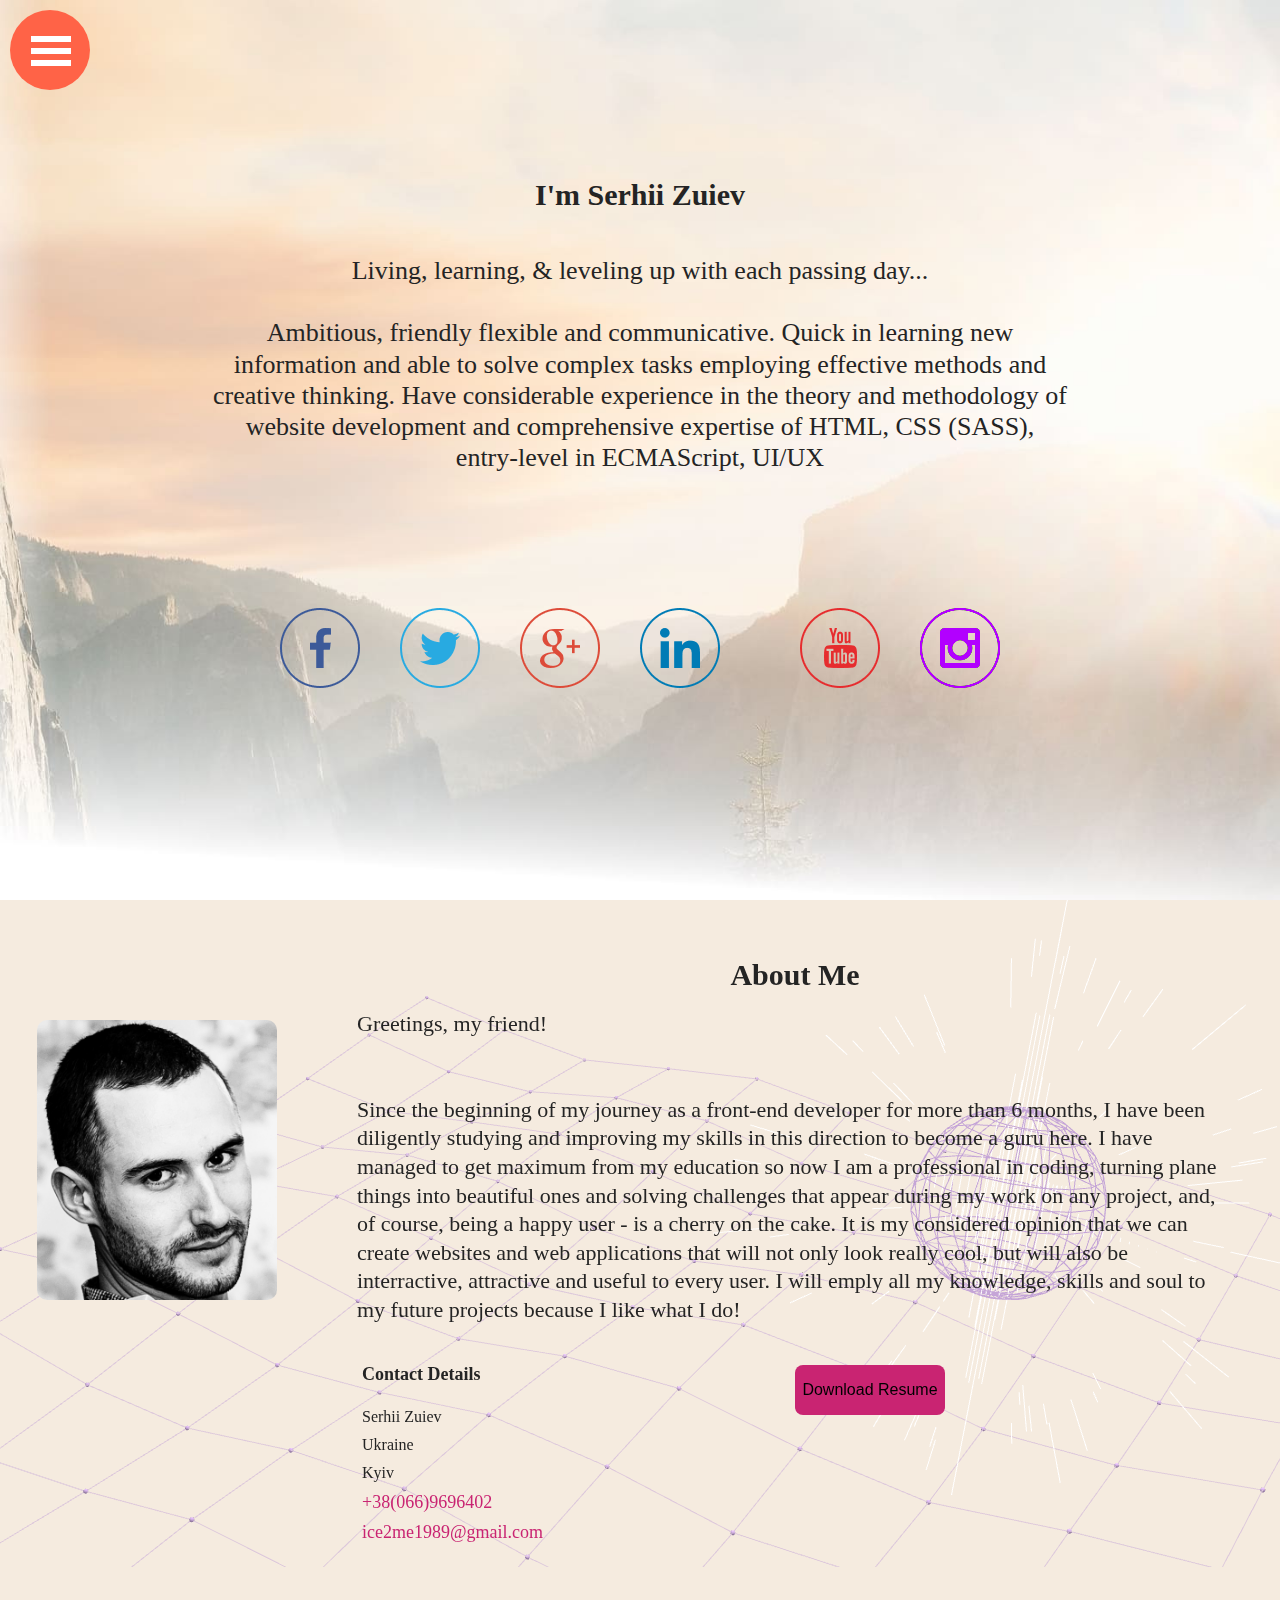
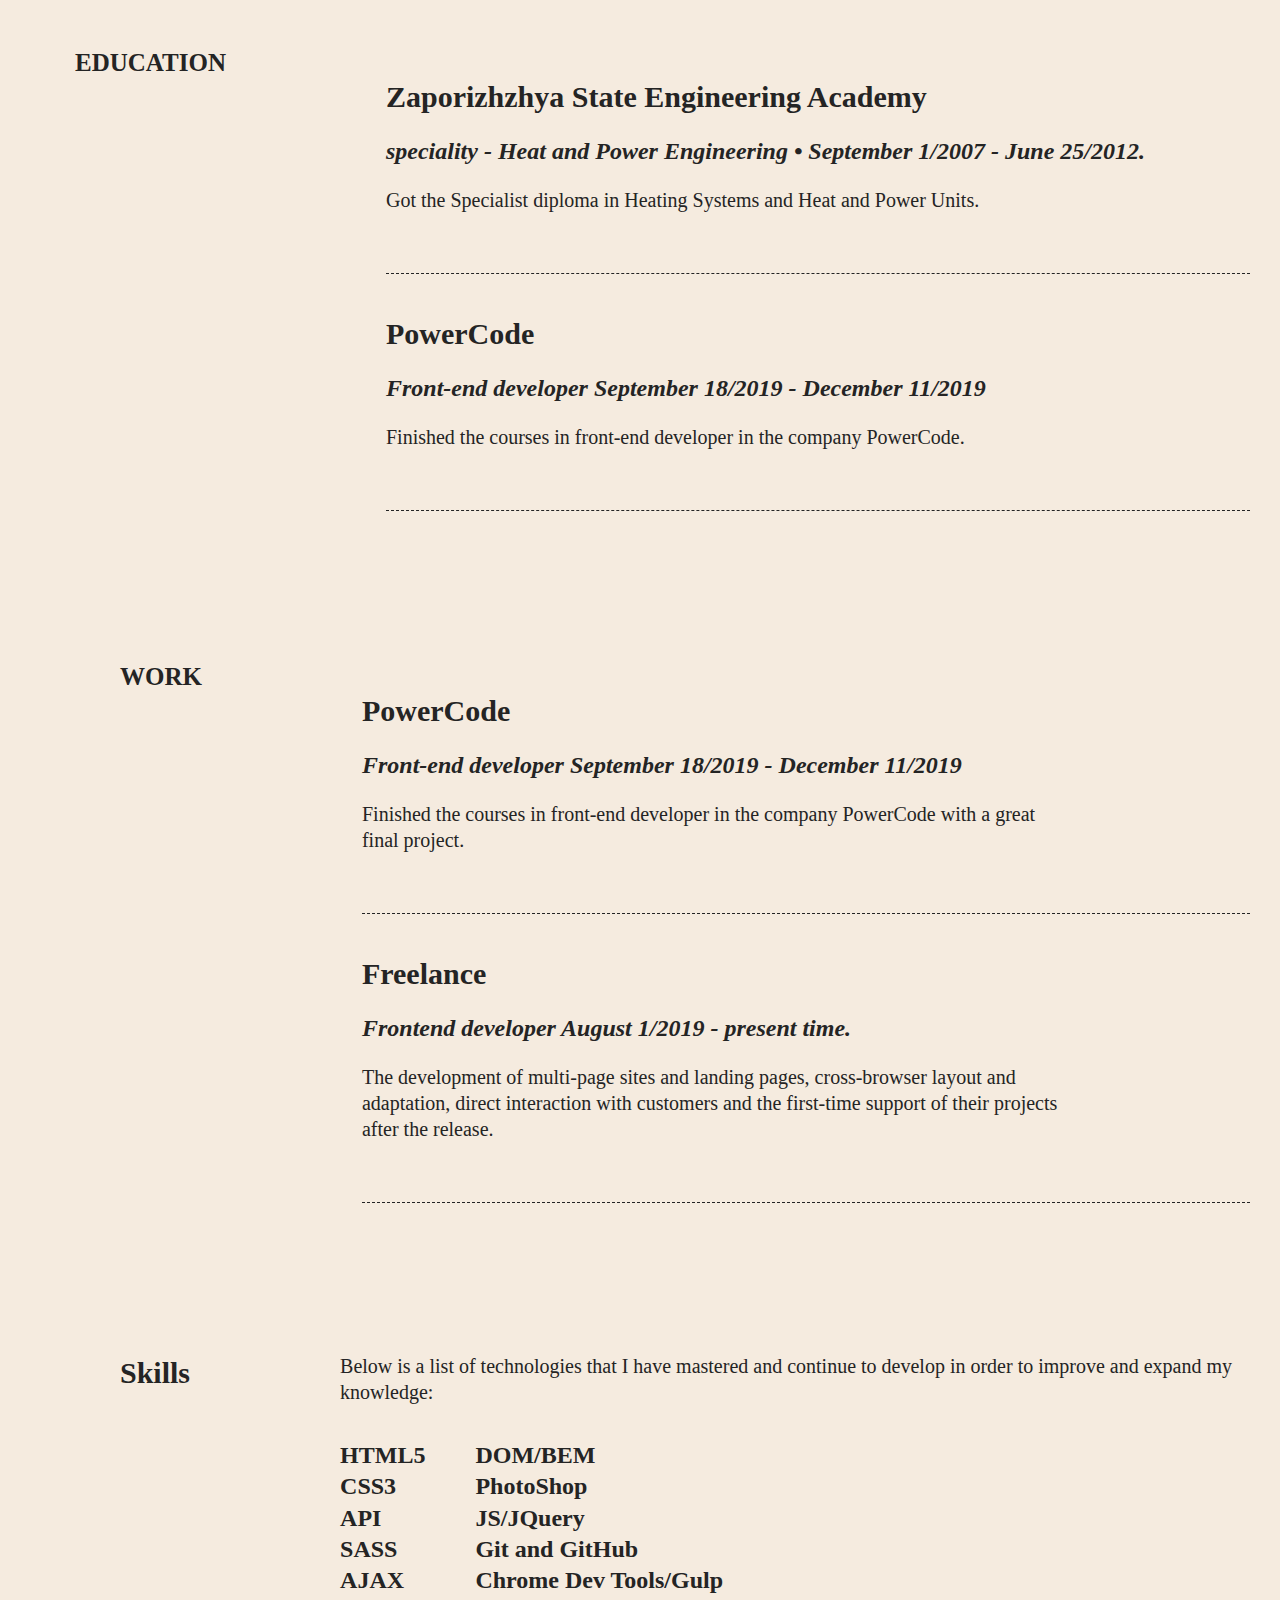
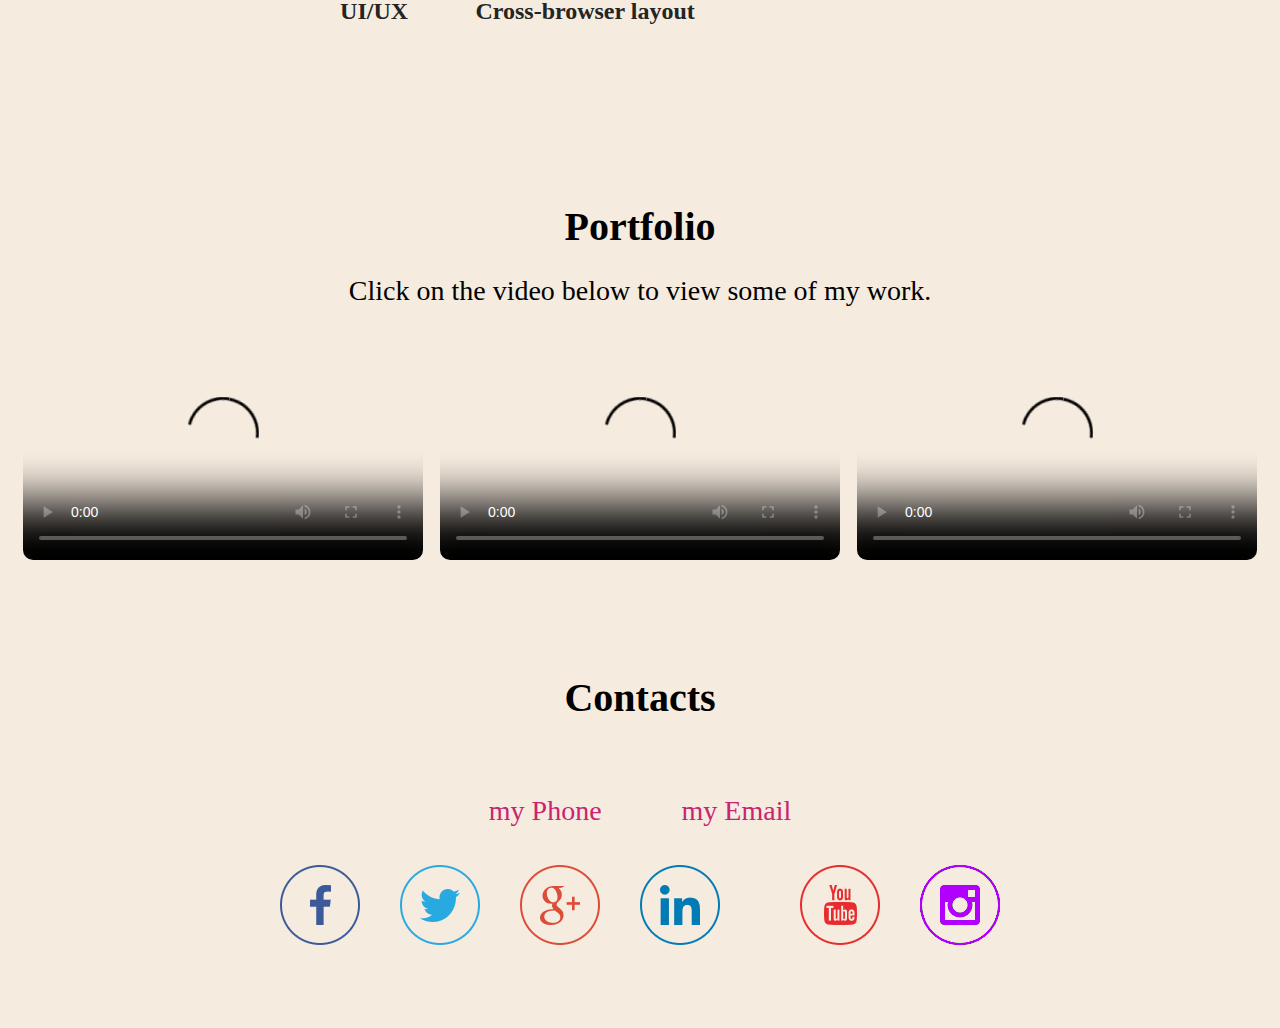
==== commit 67666558: "final version" ====
--- a/index.html
+++ b/index.html
@@ -51,12 +51,12 @@
 		<div class="top__text">
 			<span>
 					<p>
-						Living, learning, & leveling up one day at a time...<br/><br/>
-						Ambitious, friendly, and kamunikativny. Quick study of new
-						information and solving complex issues with all ambitions and
-						creative approach. Extensive experience in the theory and methodology
-						of website development. I have extensive knowledge of HTML, CSS (SASS),
-						entry-level in ECMAScript, UI/UX
+						Living, learning, & leveling up  with each passing day...<br/><br/>
+						Ambitious, friendly flexible and communicative. Quick in learning 
+						new information and able to solve complex tasks employing effective 
+						methods and creative thinking. Have considerable experience in the theory 
+						and methodology of website development and comprehensive expertise of HTML, 
+						CSS (SASS), entry-level in ECMAScript, UI/UX
 					</p>
 			</span>
 		</div>
@@ -111,19 +111,16 @@
 				<div class="about__content-me">
 					<h2>About Me</h2>
 					<span>
-						Greetings, my friend. <br/>
-						Since the beginning of my journey 
-						as a front-end developer for more than 6 months, I have 
-						been diligently studying and improving my skills in this 
-						direction every day to become a guru in this difficult task. 
-						I bring great pleasure to code and create beautiful things from 
-						scratch, to solve puzzles that appear during work on a project, 
-						and of course a happy user is a cherry on the cake. I am firmly 
-						convinced that you can create websites and web applications that 
-						will not only look very cool, but will also be very pleasant in 
-						interacting with the user and I will put all my knowledge and hand 
-						to it :)<br/><br/><br/>
-						... and I like what I do!
+							Greetings, my friend!<br><br><br>
+							Since the beginning of my journey as a front-end developer for 
+							more than 6 months, I have been diligently studying and improving my skills in 
+							this direction to become a guru here. I have managed to get maximum from my education 
+							so now I am a professional in coding, turning plane things into beautiful ones and solving 
+							challenges that appear during my work on any project, and, of course, being a 
+							happy user - is a cherry on the cake. It is my considered opinion that we can create websites 
+							and web applications that will not only look really cool, but will also be interractive, 
+							attractive and useful to every user. I will emply all my knowledge, 
+							skills and soul to my future projects because I like what I do!
 					</span>
 				</div>
 				<div class="about__content-details">
@@ -157,12 +154,11 @@
 			</div>
 			<div class="education__right">
 				<div class="education__right-top">
-					<h2>Academy of Engineering</h2>
-					<h3>Specialty heat power engineering  September 1/2007 - June 25/2012</h3>
+					<h2>Zaporizhzhya State Engineering Academy</h2>
+					<h3>speciality - Heat and Power Engineering • September 1/2007 - June 25/2012.</h3>
 					<p>
 						<span>
-							Received a specialist in thermal power and energy 
-							networks at the Zaporizhzhya State Engineering Academy.
+							Got the Specialist diploma in  Heating Systems and Heat and Power Units.
 						</span>
 					</p>
 				</div>
@@ -171,7 +167,7 @@
 					<h3>Front-end developer  September 18/2019 - December 11/2019</h3>
 					<p>
 						<span>
-							Graduated courses in front-end developer in the company PowerCode.
+							Finished the courses in front-end developer in the company PowerCode.
 						</span>
 					</p>
 				</div>
@@ -192,8 +188,7 @@
 					<h3>Front-end developer  September 18/2019 - December 11/2019</h3>
 					<p>
 						<span>
-							Graduated courses in front-end developer in the company PowerCode
-							with a large finished project at the end.
+							Finished the courses in front-end developer in the company PowerCode with a great final project.
 						</span>
 					</p>
 				</div>
@@ -203,8 +198,8 @@
 					<p>
 						<span>
 							The development of multi-page sites and landing pages, 
-							cross-browser layout and adaptiv, interaction with customers 
-							directly and the support of their projects after release for some time.
+							cross-browser layout and adaptation, direct interaction 
+							with customers and the first-time support of their projects after the release.
 						</span>
 					</p>
 				</div>
@@ -223,7 +218,7 @@
 				<div class="skills__text">
 					<p>
 						Below is a list of technologies that I have mastered and
-						continue to develop in their improvement and expand my knowledge
+						continue to develop in order to improve and expand my knowledge:
 					</p>
 				</div>
 					<div class="skill__box">
--- a/css/style.css
+++ b/css/style.css
@@ -171,10 +171,10 @@
   background-color:#ff6347;
   transition: 0.4s
 }
-@media screen and (max-width: 320px){
+@media screen and (max-width: 480px){
   .burger-menu__button{
-    width: 50px;
-    height: 50px;
+	width: 50px;
+	height: 50px;
   }
 }
 .burger-menu__button:hover .burger-menu__lines{
@@ -194,13 +194,13 @@
   left: 41px;
   transform: translate(-50%, -50%);
 }
-@media screen and (max-width: 320px){
+@media screen and (max-width: 480px){
 .burger-menu__lines,
 .burger-menu__lines::after,
 .burger-menu__lines::before{
   width: 30px;
 }}
-@media screen and (max-width: 320px){
+@media screen and (max-width: 480px){
 .burger-menu__lines{
   top: 25px;
   left: 25px;
@@ -215,18 +215,18 @@
   top: 12px;
   left: 0;
 }
-@media screen and (max-width: 320px){
+@media screen and (max-width: 480px){
 .burger-menu__lines::before {
-    content: "";
-    top: -11px;
-    left: 0px;
-}
-}
-@media screen and (max-width: 320px){
+	content: "";
+	top: -11px;
+	left: 0px;
+}
+}
+@media screen and (max-width: 480px){
 .burger-menu__lines::after {
-    content: "";
-    top: 11px;
-    left: 0px;
+	content: "";
+	top: 11px;
+	left: 0px;
 }
 }
 
@@ -269,11 +269,11 @@
   letter-spacing: 5px;
   color: #FFF;
 }
-@media screen and (max-width: 320px){
+@media screen and (max-width: 480px){
   .burger-menu__nav{
-    width: 100%;
-    font-size: 20px;
-    padding: 50px 0 10px 0;
+	width: 100%;
+	font-size: 20px;
+	padding: 50px 0 0px 0;
   }
 }
 .burger-menu__nav a{
@@ -306,9 +306,9 @@
   position: relative;
   top: 20vh;
 }
-@media screen and (max-width: 320px) {
+@media screen and (max-width: 480px) {
   .top__name {
-    top: 30vh;
+	top: 30vh;
   }
 }
 .top__name h1 {
@@ -323,9 +323,9 @@
   color: #242424;
   line-height: 1.2;
 }
-@media screen and (max-width: 320px) {
+@media screen and (max-width: 480px) {
   .top__text span {
-    top: 32vh;
+	top: 32vh;
   }
 }
 .top__text span p {
@@ -335,16 +335,16 @@
 }
 @media screen and (max-width: 710px) {
   .top__text span p {
-    margin: 0 auto;
-    width: 95%;
-    line-height: 1.2;
-  }
-}
-@media screen and (max-width: 320px) {
+	margin: 0 auto;
+	width: 95%;
+	line-height: 1.2;
+  }
+}
+@media screen and (max-width: 480px) {
   .top__text span p {
-    width: 95%;
-    line-height: 1.2;
-    font-size: 14px;
+	width: 95%;
+	line-height: 1.2;
+	font-size: 14px;
   }
 }
 .top__social {
@@ -361,7 +361,7 @@
 }
 @media screen and (max-width: 800px) {
   .top__social {
-    top: 30vh;
+	top: 30vh;
   }
 }
 .top__social ul {
@@ -378,29 +378,29 @@
 }
 @media screen and (max-width: 900px) {
   .top__social ul img {
-    width: 100%;
-    height: 100%;
-    padding: 25px 5px;
+	width: 100%;
+	height: 100%;
+	padding: 25px 5px;
   }
 }
 @media screen and (max-width: 800px) {
   .top__social ul img {
-    width: 100%;
-    height: 100%;
-    padding: 30px 2px;
-    margin: -5px;
+	width: 100%;
+	height: 100%;
+	padding: 30px 2px;
+	margin: -5px;
   }
 }
 @media screen and (max-width: 700px) {
   .top__social ul img {
-    width: 100%;
-    height: 100%;
-    padding: 20px 1px;
+	width: 100%;
+	height: 100%;
+	padding: 20px 1px;
   }
 }
 @media screen and (max-width: 515px) {
   .top__social ul img {
-    display: none;
+	display: none;
   }
 }
 
@@ -423,13 +423,13 @@
 }
 @media screen and (max-width: 980px) {
   .about {
-    display: flex;
-    -webkit-flex-direction: column;
-    -ms-flex-direction: column;
-    flex-direction: column;
-    -webkit-align-items: center;
-    align-items: center;
-    height: 100%;
+	display: flex;
+	-webkit-flex-direction: column;
+	-ms-flex-direction: column;
+	flex-direction: column;
+	-webkit-align-items: center;
+	align-items: center;
+	height: 100%;
   }
 }
 .about__foto {
@@ -437,7 +437,7 @@
 }
 @media screen and (max-width: 980px) {
   .about__foto {
-    padding: 60px 0 0 0;
+	padding: 60px 0 0 0;
   }
 }
 .about__foto img {
@@ -446,8 +446,8 @@
 }
 @media screen and (max-width: 400px) {
   .about__foto img {
-    width: 120px;
-    height: 140px;
+	width: 120px;
+	height: 140px;
   }
 }
 .about__content {
@@ -456,14 +456,14 @@
 }
 @media screen and (max-width: 980px) {
   .about__content {
-    padding: 30px 0 0 0;
-    width: 80%;
-  }
-}
-@media screen and (max-width: 320px) {
+	padding: 30px 0 0 0;
+	width: 80%;
+  }
+}
+@media screen and (max-width: 480px) {
   .about__content {
-    padding: 15px 0 0 0;
-    width: 95%;
+	padding: 15px 0 0 0;
+	width: 95%;
   }
 }
 .about__content-me {
@@ -481,7 +481,7 @@
 }
 @media screen and (max-width: 980px) {
   .about__content h2 {
-    text-align: center;
+	text-align: center;
   }
 }
 .about__content span {
@@ -494,12 +494,12 @@
 }
 @media screen and (max-width: 980px) {
   .about__content span {
-    padding: 10px 20px;
-  }
-}
-@media screen and (max-width: 320px) {
+	padding: 10px 20px;
+  }
+}
+@media screen and (max-width: 480px) {
   .about__content span {
-    font-size: 16px;
+	font-size: 16px;
   }
 }
 .about__content-details {
@@ -511,11 +511,11 @@
 }
 @media screen and (max-width: 900px) {
   .about__content-details {
-    display: flex;
-    -webkit-align-items: center;
-    align-items: center;
-    -webkit-justify-content: center;
-    justify-content: center;
+	display: flex;
+	-webkit-align-items: center;
+	align-items: center;
+	-webkit-justify-content: center;
+	justify-content: center;
   }
 }
 .about__content-details h2 {
@@ -541,7 +541,7 @@
 }
 @media screen and (max-width: 900px) {
   .about__content-button {
-    margin: 0 auto;
+	margin: 0 auto;
   }
 }
 .about__content-button button {
@@ -555,12 +555,12 @@
 }
 @media screen and (max-width: 980px) {
   .about__content-button button {
-    width: 100px;
-  }
-}
-@media screen and (max-width: 320px) {
+	width: 100px;
+  }
+}
+@media screen and (max-width: 480px) {
   .about__content-button button {
-    width: 80px;
+	width: 80px;
   }
 }
 .about__content-button button:hover, .about__content-button button:focus {
@@ -572,12 +572,12 @@
 }
 @media screen and (max-width: 980px) {
   .about__content-button button:hover, .about__content-button button:focus {
-    width: 110px;
-  }
-}
-@media screen and (max-width: 320px) {
+	width: 110px;
+  }
+}
+@media screen and (max-width: 480px) {
   .about__content-button button:hover, .about__content-button button:focus {
-    width: 90px;
+	width: 90px;
   }
 }
 
@@ -595,17 +595,17 @@
 }
 @media screen and (max-width: 980px) {
   .education, .work {
-    -webkit-flex-direction: column;
-    -ms-flex-direction: column;
-    flex-direction: column;
-    -webkit-align-content: center;
-    align-content: center;
-    padding: 80px 30px 30px 30px;
-  }
-}
-@media screen and (max-width: 320px) {
+	-webkit-flex-direction: column;
+	-ms-flex-direction: column;
+	flex-direction: column;
+	-webkit-align-content: center;
+	align-content: center;
+	padding: 80px 30px 30px 30px;
+  }
+}
+@media screen and (max-width: 480px) {
   .education, .work {
-    padding: 10px 0;
+	padding: 10px 0;
   }
 }
 .education__left, .work__left {
@@ -617,13 +617,13 @@
 }
 @media screen and (max-width: 750px) {
   .education__left h2, .work__left h2 {
-    padding: 0 35px 0 30px;
-  }
-}
-@media screen and (max-width: 320px) {
+	padding: 0 35px 0 30px;
+  }
+}
+@media screen and (max-width: 480px) {
   .education__left h2, .work__left h2 {
-    padding: 0 35px 0 65px;
-    font-size: 20px;
+	padding: 0 35px 0 65px;
+	font-size: 20px;
   }
 }
 .education__right, .work__right {
@@ -632,26 +632,26 @@
 }
 @media screen and (max-width: 750px) {
   .education__right, .work__right {
-    padding: 0 20px;
+	padding: 0 20px;
   }
 }
 .education__right-top, .work__right-top {
   padding-bottom: 60px;
   border-bottom: 1px dashed #242424;
 }
-@media screen and (max-width: 320px) {
+@media screen and (max-width: 480px) {
   .education__right-top, .work__right-top {
-    padding-bottom: 15px;
+	padding-bottom: 15px;
   }
 }
 .education__right-top h2, .work__right-top h2 {
   font-size: 30px;
   padding-bottom: 20px;
 }
-@media screen and (max-width: 320px) {
+@media screen and (max-width: 480px) {
   .education__right-top h2, .work__right-top h2 {
-    font-size: 18px;
-    padding-bottom: 15px;
+	font-size: 18px;
+	padding-bottom: 15px;
   }
 }
 .education__right-top h3, .work__right-top h3 {
@@ -659,20 +659,20 @@
   padding-bottom: 20px;
   font-style: italic;
 }
-@media screen and (max-width: 320px) {
+@media screen and (max-width: 480px) {
   .education__right-top h3, .work__right-top h3 {
-    font-size: 17px;
-    padding-bottom: 10px;
+	font-size: 17px;
+	padding-bottom: 10px;
   }
 }
 .education__right-top span, .work__right-top span {
   font-size: 20px;
   padding-bottom: 35px;
 }
-@media screen and (max-width: 320px) {
+@media screen and (max-width: 480px) {
   .education__right-top span, .work__right-top span {
-    font-size: 16px;
-    padding-bottom: 20px;
+	font-size: 16px;
+	padding-bottom: 20px;
   }
 }
 .education__right-top p, .work__right-top p {
@@ -680,7 +680,7 @@
 }
 @media screen and (max-width: 900px) {
   .education__right-top p, .work__right-top p {
-    width: 100%;
+	width: 100%;
   }
 }
 .education__right-bottom, .work__right-bottom {
@@ -688,18 +688,18 @@
   border-bottom: 1px dashed #242424;
   padding-bottom: 60px;
 }
-@media screen and (max-width: 320px) {
+@media screen and (max-width: 480px) {
   .education__right-bottom, .work__right-bottom {
-    padding-bottom: 15px;
+	padding-bottom: 15px;
   }
 }
 .education__right-bottom h2, .work__right-bottom h2 {
   font-size: 30px;
   padding-bottom: 20px;
 }
-@media screen and (max-width: 320px) {
+@media screen and (max-width: 480px) {
   .education__right-bottom h2, .work__right-bottom h2 {
-    font-size: 18px;
+	font-size: 18px;
   }
 }
 .education__right-bottom h3, .work__right-bottom h3 {
@@ -707,18 +707,18 @@
   padding-bottom: 20px;
   font-style: italic;
 }
-@media screen and (max-width: 320px) {
+@media screen and (max-width: 480px) {
   .education__right-bottom h3, .work__right-bottom h3 {
-    font-size: 17px;
+	font-size: 17px;
   }
 }
 .education__right-bottom span, .work__right-bottom span {
   font-size: 20px;
   padding-bottom: 35px;
 }
-@media screen and (max-width: 320px) {
+@media screen and (max-width: 480px) {
   .education__right-bottom span, .work__right-bottom span {
-    font-size: 16px;
+	font-size: 16px;
   }
 }
 .education__right-bottom p, .work__right-bottom p {
@@ -726,7 +726,7 @@
 }
 @media screen and (max-width: 900px) {
   .education__right-bottom p, .work__right-bottom p {
-    width: 100%;
+	width: 100%;
   }
 }
 
@@ -735,12 +735,12 @@
 }
 @media screen and (max-width: 980px) {
   .work {
-    padding: 30px;
-  }
-}
-@media screen and (max-width: 980px) and (max-width: 320px) {
+	padding: 30px;
+  }
+}
+@media screen and (max-width: 980px) and (max-width: 480px) {
   .work {
-    padding: 0;
+	padding: 0;
   }
 }
 
@@ -758,17 +758,17 @@
 }
 @media screen and (max-width: 980px) {
   .skills {
-    -webkit-flex-direction: column;
-    -ms-flex-direction: column;
-    flex-direction: column;
-    -webkit-align-content: center;
-    align-content: center;
-    padding: 30px;
-  }
-}
-@media screen and (max-width: 320px) {
+	-webkit-flex-direction: column;
+	-ms-flex-direction: column;
+	flex-direction: column;
+	-webkit-align-content: center;
+	align-content: center;
+	padding: 30px;
+  }
+}
+@media screen and (max-width: 480px) {
   .skills {
-    padding: 10px;
+	padding: 10px;
   }
 }
 .skills__name {
@@ -776,15 +776,15 @@
 }
 @media screen and (max-width: 750px) {
   .skills__name {
-    padding: 0px 35px 15px 30px;
+	padding: 0px 35px 15px 30px;
   }
 }
 .skills__name h2 {
   font-size: 30px;
 }
-@media screen and (max-width: 320px) {
+@media screen and (max-width: 480px) {
   .skills__name h2 {
-    font-size: 20px;
+	font-size: 20px;
   }
 }
 .skills__content {
@@ -796,12 +796,12 @@
 }
 @media screen and (max-width: 750px) {
   .skills__content {
-    padding-left: 30px;
-  }
-}
-@media screen and (max-width: 320px) {
+	padding-left: 30px;
+  }
+}
+@media screen and (max-width: 480px) {
   .skills__content {
-    padding-left: 10px;
+	padding-left: 10px;
   }
 }
 .skills__text {
@@ -809,7 +809,7 @@
 }
 @media screen and (max-width: 750px) {
   .skills__text {
-    width: 100%;
+	width: 100%;
   }
 }
 .skills__text p {
@@ -817,9 +817,9 @@
   padding-bottom: 35px;
   width: 95%;
 }
-@media screen and (max-width: 320px) {
+@media screen and (max-width: 480px) {
   .skills__text p {
-    font-size: 16px;
+	font-size: 16px;
   }
 }
 
@@ -831,15 +831,15 @@
 }
 @media screen and (max-width: 530px) {
   .skill__box {
-    -webkit-flex-direction: column;
-    -ms-flex-direction: column;
-    flex-direction: column;
-    margin: 0 auto;
-  }
-}
-@media screen and (max-width: 320px) {
+	-webkit-flex-direction: column;
+	-ms-flex-direction: column;
+	flex-direction: column;
+	margin: 0 auto;
+  }
+}
+@media screen and (max-width: 480px) {
   .skill__box {
-    padding-bottom: 0;
+	padding-bottom: 0;
   }
 }
 .skill__box-one, .skill__box-two {
@@ -858,9 +858,9 @@
   font-size: 24px;
   font-weight: bold;
 }
-@media screen and (max-width: 320px) {
+@media screen and (max-width: 480px) {
   .skill__box li {
-    font-size: 18px;
+	font-size: 18px;
   }
 }
 
@@ -880,7 +880,7 @@
 }
 @media screen and (max-width: 500px) {
   .gallary {
-    padding: 0;
+	padding: 0;
   }
 }
 .gallary__name {
@@ -891,9 +891,9 @@
   color: #000;
   padding: 50px 0 20px 0;
 }
-@media screen and (max-width: 320px) {
+@media screen and (max-width: 480px) {
   .gallary__name h2 {
-    font-size: 20px;
+	font-size: 20px;
   }
 }
 .gallary__name p {
@@ -901,9 +901,9 @@
   color: #000;
   padding: 10px;
 }
-@media screen and (max-width: 320px) {
+@media screen and (max-width: 480px) {
   .gallary__name p {
-    font-size: 18px;
+	font-size: 18px;
   }
 }
 .gallary__video {
@@ -932,22 +932,22 @@
 }
 @media screen and (max-width: 500px) {
   .gallary__video video {
-    width: 300px;
-    height: 130px;
-    margin-top: 30px;
+	width: 300px;
+	height: 130px;
+	margin-top: 30px;
   }
   .gallary__video video:hover, .gallary__video video:focus {
-    width: 320px;
-  }
-}
-@media screen and (max-width: 320px) {
+	width: 480px;
+  }
+}
+@media screen and (max-width: 480px) {
   .gallary__video video {
-    width: 150px;
-    height: 80px;
-    margin-top: 10px;
+	width: 150px;
+	height: 80px;
+	margin-top: 10px;
   }
   .gallary__video video:hover, .gallary__video video:focus {
-    width: 170px;
+	width: 170px;
   }
 }
 
@@ -959,9 +959,9 @@
   height: 100%;
   background-color: #f5ebdf;
 }
-@media screen and (max-width: 320px) {
+@media screen and (max-width: 480px) {
   .contact {
-    padding: 25px;
+	padding: 25px;
   }
 }
 .contact__me {
@@ -978,26 +978,26 @@
 .contact__name h2 {
   font-size: 40px;
 }
-@media screen and (max-width: 320px) {
+@media screen and (max-width: 480px) {
   .contact__name h2 {
-    font-size: 20px;
+	font-size: 20px;
   }
 }
 .contact__phone, .contact__email {
   padding: 20px 40px 30px 40px;
 }
-@media screen and (max-width: 320px) {
+@media screen and (max-width: 480px) {
   .contact__phone, .contact__email {
-    padding: 20px 15px;
+	padding: 20px 15px;
   }
 }
 .contact__phone a, .contact__email a {
   font-size: 28px;
   color: #c92472;
 }
-@media screen and (max-width: 320px) {
+@media screen and (max-width: 480px) {
   .contact__phone a, .contact__email a {
-    font-size: 16px;
+	font-size: 16px;
   }
 }
 .contact__phone a:after, .contact__email a:after {
@@ -1029,9 +1029,9 @@
 .contact__social ul img {
   padding: 0 20px;
 }
-@media screen and (max-width: 320px) {
+@media screen and (max-width: 480px) {
   .contact__social ul img {
-    width: 80%;
+	width: 80%;
   }
 }
 .contact__social ul img:hover {
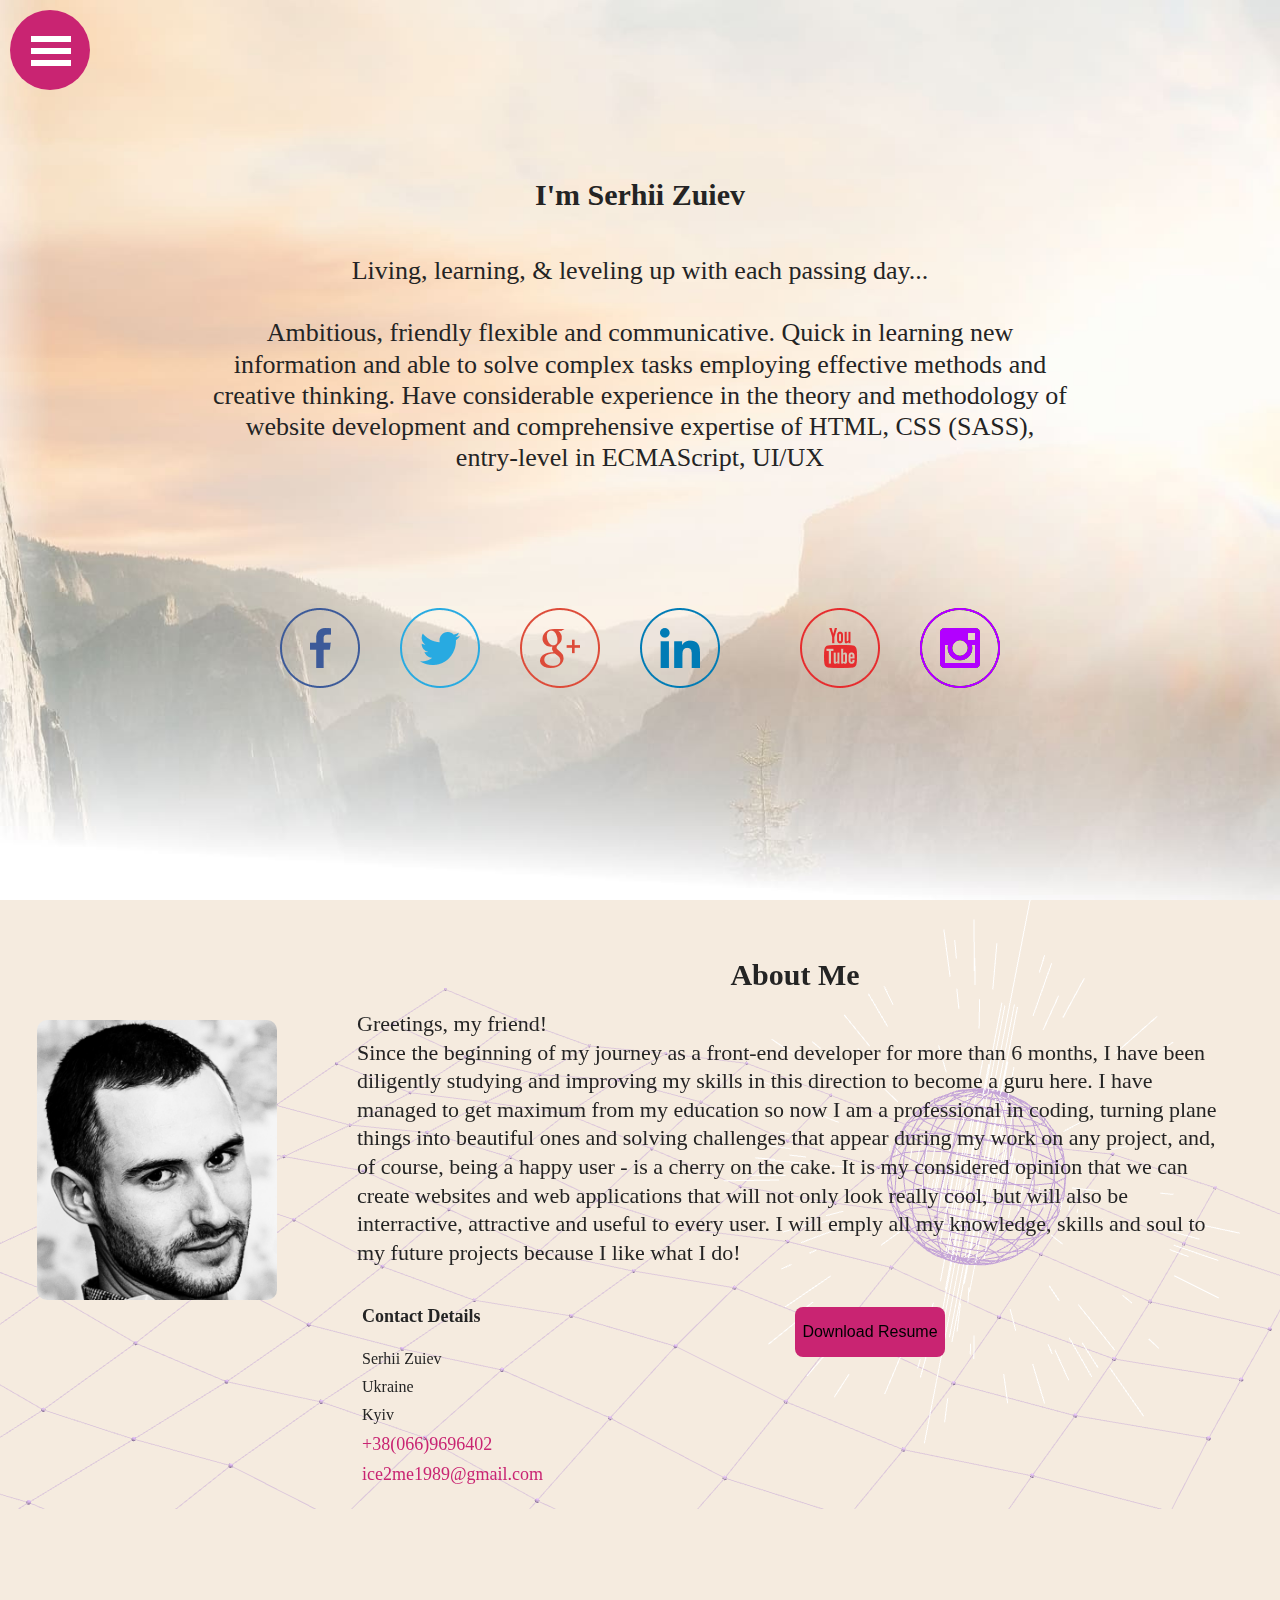
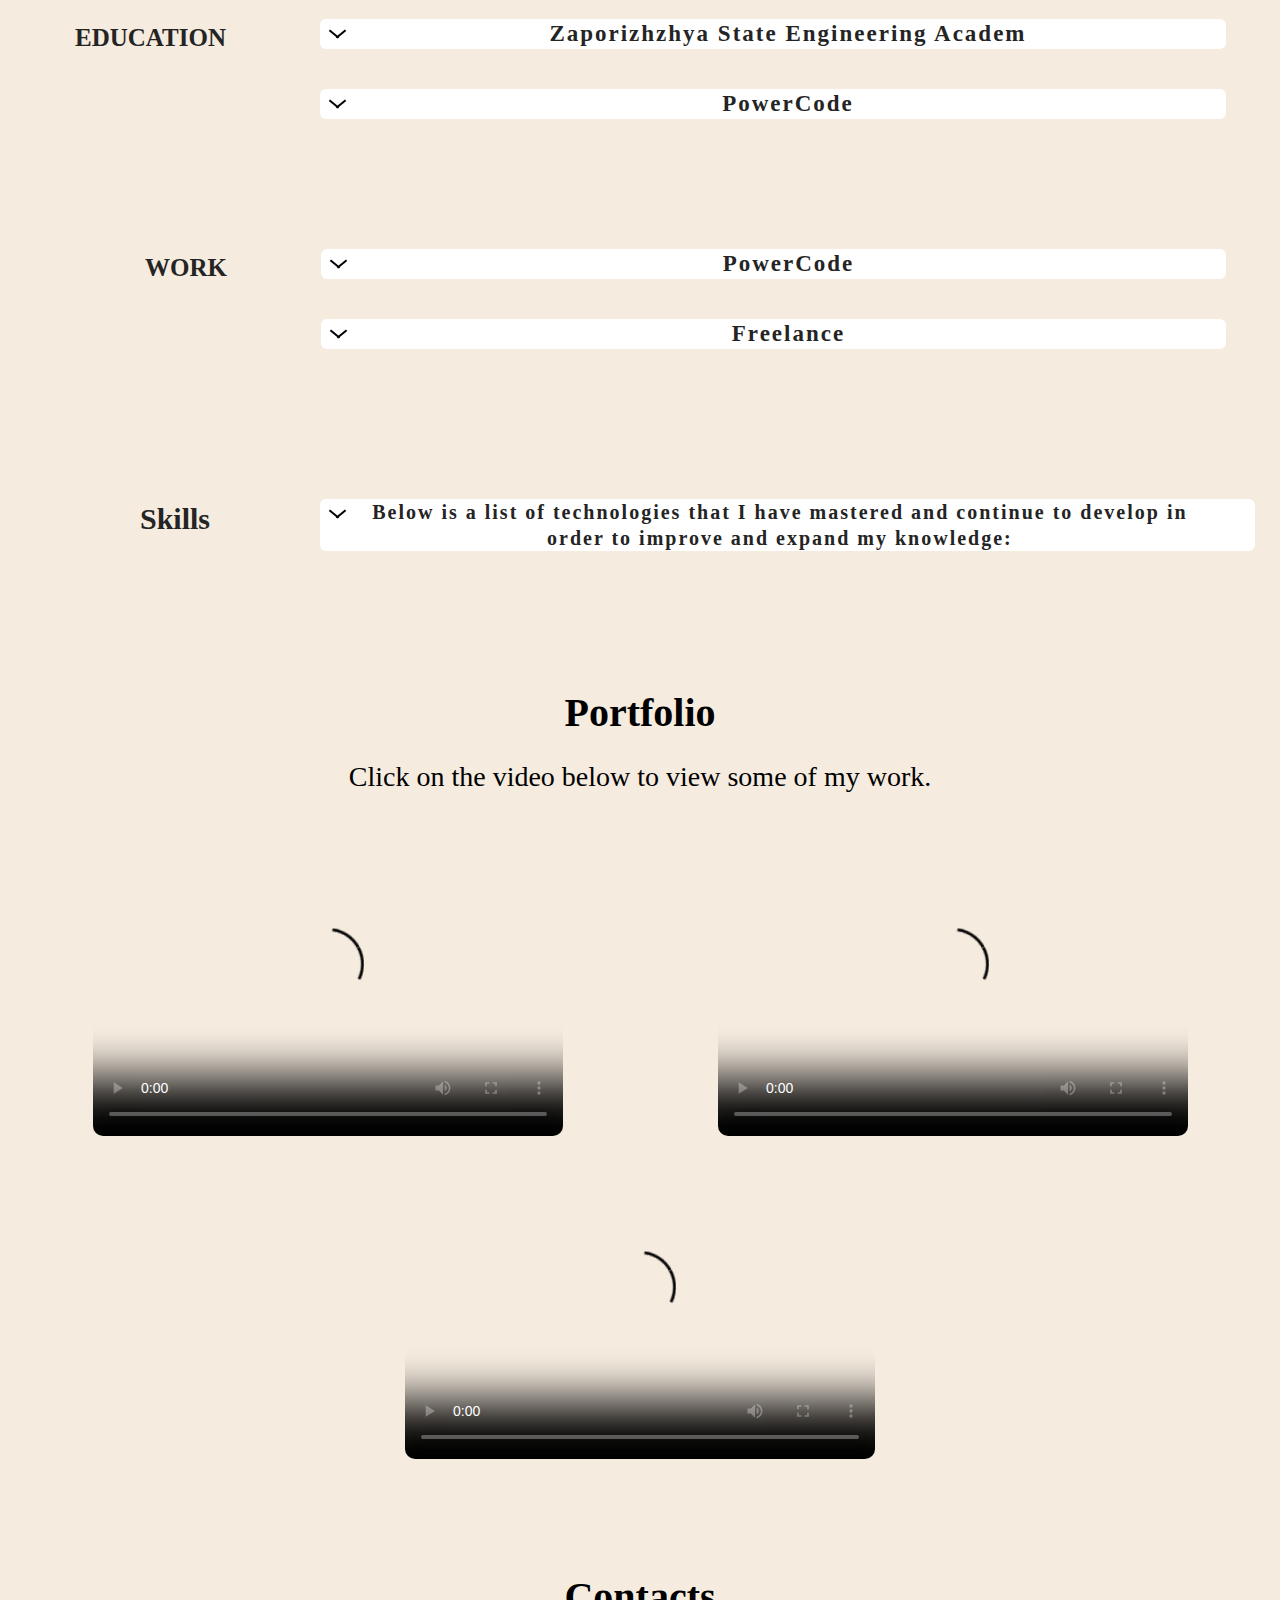
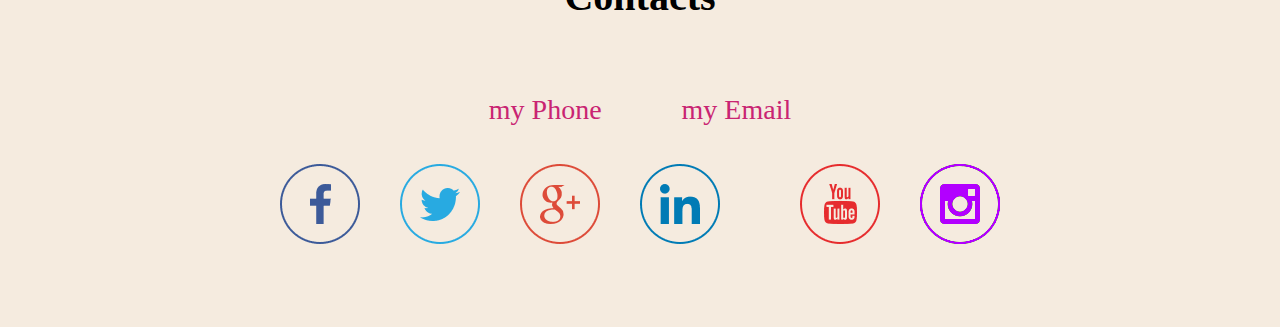
==== commit f867b22a: "new disinger" ====
--- a/index.html
+++ b/index.html
@@ -7,7 +7,6 @@
 	<title>Serhii Zuiev</title>
 	<script src="js/three.r92.min.js"></script>
 	<script src="js/vanta.globe.min.js"></script>
-	<script type="text/javascript" src="http://ajax.googleapis.com/ajax/libs/jquery/1.8.2/jquery.min.js"></script>
 	<link rel="stylesheet" href="css/style.css">
 </head>
 <body>
@@ -63,37 +62,37 @@
 		<div class="top__social">
 			<ul>
 				<li>
-					<a href="https://www.facebook.com/sergio.zuev.7">
+					<a href="https://www.facebook.com/sergio.zuev.7" target="_blank">
 						<img src="img/facebook.png" alt="">
 					</a>
 				</li>
 					<li>
-						<a href="https://twitter.com/ice2me1">
+						<a href="https://twitter.com/ice2me1" target="_blank">
 							<img src="img/twitter.png" alt="">
 						</a>
 					</li>
 				<li>
-					<a href="https://aboutme.google.com/u/0/?referer=gplus">
+					<a href="https://aboutme.google.com/u/0/?referer=gplus" target="_blank">
 						<img src="img/g+.png" alt="">
 					</a>
 				</li>
 					<li>
-						<a href="https://www.linkedin.com/in/serhiizuiev/">
+						<a href="https://www.linkedin.com/in/serhiizuiev/" target="_blank">
 							<img src="img/linkedin.png" alt="">
 						</a>
 					</li>
 				<li>
-					<a href="https://github.com/ice2me">
+					<a href="https://github.com/ice2me" target="_blank">
 						<img src="img/Github.png" alt="">
 					</a>
 				</li>
 					<li>
-						<a href="https://www.youtube.com/channel/UCa9spqHGyLN2Emq1ZbvozuQ?view_as=subscriber">
+						<a href="https://www.youtube.com/channel/UCa9spqHGyLN2Emq1ZbvozuQ?view_as=subscriber" target="_blank">
 							<img src="img/youtube.png" alt="">
 						</a>
 					</li>
 				<li>
-					<a href="https://www.instagram.com/zuiev_serhii/?hl=ru">
+					<a href="https://www.instagram.com/zuiev_serhii/?hl=ru" target="_blank">
 						<img src="img/Instagram.png" alt="">
 					</a>
 				</li>
@@ -111,7 +110,7 @@
 				<div class="about__content-me">
 					<h2>About Me</h2>
 					<span>
-							Greetings, my friend!<br><br><br>
+							Greetings, my friend!<br>
 							Since the beginning of my journey as a front-end developer for 
 							more than 6 months, I have been diligently studying and improving my skills in 
 							this direction to become a guru here. I have managed to get maximum from my education 
@@ -133,11 +132,11 @@
 								<li>Ukraine</li>
 								<li>Kyiv</li>
 								<li><a href="tel:+380669696402">+38(066)9696402</a></li>
-								<li><a href="mailto:ice2me1989@gmail.com">ice2me1989@gmail.com</a></li>
+								<li><a href="mailto:ice2me1989@gmail.com" target="_blank">ice2me1989@gmail.com</a></li>
 							</ul>
 					</div>
 					<div class="about__content-button">
-						<a href="Serhii__Zuiev.pdf" download="">
+						<a href="Serhii__Zuiev.pdf" download="" target="_blank">
 							<button name="read-more" value="button" type="sumbit">
 								Download Resume
 							</button>
@@ -148,34 +147,48 @@
 		</div>
 	</section>
 	<section id="education">
+	<div class="block one">
 		<div class="education">
 			<div class="education__left">
 				<h2>EDUCATION</h2>
 			</div>
 			<div class="education__right">
 				<div class="education__right-top">
-					<h2>Zaporizhzhya State Engineering Academy</h2>
-					<h3>speciality - Heat and Power Engineering • September 1/2007 - June 25/2012.</h3>
-					<p>
-						<span>
-							Got the Specialist diploma in  Heating Systems and Heat and Power Units.
-						</span>
-					</p>
+					<div class="block__item">
+						<div class="block__title">
+							<h2>Zaporizhzhya State Engineering Academ</h2>
+						</div>
+						<div class="block__text">
+							<h3>speciality - Heat and Power Engineering September 1/2007 - June 25/2012.</h3>
+								<p>
+									<span>
+										Got the Specialist diploma in  Heating Systems and Heat and Power Units.
+									</span>
+								</p>
+						</div>
+					</div>
 				</div>
 				<div class="education__right-bottom">
-					<h2>PowerCode</h2>
-					<h3>Front-end developer  September 18/2019 - December 11/2019</h3>
-					<p>
-						<span>
-							Finished the courses in front-end developer in the company PowerCode.
-						</span>
-					</p>
+					<div class="block__item">
+						<div class="block__title">
+							<h2>PowerCode</h2>
+						</div>
+						<div class="block__text">
+							<h3>Front-end developer September 18/2019 - December 11/2019</h3>
+								<p>
+									<span>
+										Finished the courses in front-end developer in the company PowerCode.
+									</span>
+								</p>
+						</div>
+					</div>
 				</div>
 			</div>
 		</div>
 		<div class="education__line">
 			<hr>
 		</div>
+	</div>
 	</section>
 	<section id="work">
 		<div class="work">
@@ -184,24 +197,36 @@
 			</div>
 			<div class="work__right">
 				<div class="work__right-top">
-					<h2>PowerCode</h2>
-					<h3>Front-end developer  September 18/2019 - December 11/2019</h3>
-					<p>
-						<span>
-							Finished the courses in front-end developer in the company PowerCode with a great final project.
-						</span>
-					</p>
+					<div class="block__item">
+						<div class="block__title">
+							<h2>PowerCode</h2>
+						</div>
+						<div class="block__text">
+							<h3>Front-end developer September 18/2019 - December 11/2019</h3>
+								<p>
+									<span>
+										Finished the courses in front-end developer in the company PowerCode with a great final project.
+									</span>
+								</p>
+						</div>
+					</div>
 				</div>
 				<div class="work__right-bottom">
-					<h2>Freelance</h2>
-					<h3>Frontend developer  August 1/2019 - present time.</h3>
-					<p>
-						<span>
-							The development of multi-page sites and landing pages, 
-							cross-browser layout and adaptation, direct interaction 
-							with customers and the first-time support of their projects after the release.
-						</span>
-					</p>
+					<div class="block__item">
+						<div class="block__title">
+							<h2>Freelance</h2>
+						</div>
+						<div class="block__text">
+							<h3>Frontend developer August 1/2019 - present time.</h3>
+								<p>
+									<span>
+										The development of multi-page sites and landing pages, 
+										cross-browser layout and adaptation, direct interaction 
+										with customers and the first-time support of their projects after the release.
+									</span>
+								</p>
+						</div>
+					</div>
 				</div>
 			</div>
 		</div>
@@ -215,29 +240,33 @@
 				<h2>Skills</h2>
 			</div>
 			<div class="skills__content">
-				<div class="skills__text">
-					<p>
-						Below is a list of technologies that I have mastered and
-						continue to develop in order to improve and expand my knowledge:
-					</p>
-				</div>
-					<div class="skill__box">
-						<ul class="skill__box-one">
-							<li>HTML5</li>
-							<li>CSS3</li>
-							<li>API</li>
-							<li>SASS</li>
-							<li>AJAX</li>
-							<li>UI/UX</li>
-						</ul>
-						<ul class="skill__box-two">
-							<li>DOM/BEM</li>
-							<li>PhotoShop</li>
-							<li>JS/JQuery</li>
-							<li>Git and GitHub</li>
-							<li>Chrome Dev Tools/Gulp</li>
-							<li>Cross-browser layout</li>
-						</ul>
+				<div class="block__item">
+						<div class="block__title">
+							<p>
+								Below is a list of technologies that I have mastered and
+								continue to develop in order to improve and expand my knowledge:
+							</p>
+						</div>
+						<div class="block__text">
+							<div class="skill__box">
+								<ul class="skill__box-one">
+									<li>HTML5</li>
+									<li>CSS3</li>
+									<li>API</li>
+									<li>SASS</li>
+									<li>AJAX</li>
+									<li>UI/UX</li>
+								</ul>
+								<ul class="skill__box-two">
+									<li>DOM/BEM</li>
+									<li>PhotoShop</li>
+									<li>JS/JQuery</li>
+									<li>Git and GitHub</li>
+									<li>Chrome Dev Tools/Gulp</li>
+									<li>Cross-browser layout</li>
+								</ul>
+							</div>
+						</div>
 					</div>
 			</div>
 		</div>
@@ -261,6 +290,11 @@
 			</div>
 		</div>
 	</section>
+	<section id="button__up">
+		<div class="button__up">
+			<a href="#top__page"><img src="img/AssetUP.png" alt="UP"></a>
+		</div>
+	</section>
 	<footer id="contacts">
 		<div class="contact">
 			<div class="contact__name">
@@ -271,43 +305,43 @@
 					<a href="tel:+380669696402">my Phone</a>
 				</div>
 				<div class="contact__email">
-					<a href="mailto:ice2me1989@gmail.com">my Email</a>
+					<a href="mailto:ice2me1989@gmail.com" target="_blank">my Email</a>
 				</div>
 			</div>
 		<div class="contact__social">
 				<ul>
 					<li>
-						<a href="https://www.facebook.com/sergio.zuev.7">
+						<a href="https://www.facebook.com/sergio.zuev.7"target="_blank">
 							<img src="img/facebook.png" alt="">
 						</a>
 					</li>
 						<li>
-							<a href="https://twitter.com/ice2me1">
+							<a href="https://twitter.com/ice2me1"target="_blank">
 								<img src="img/twitter.png" alt="">
 							</a>
 						</li>
 					<li>
-						<a href="https://aboutme.google.com/u/0/?referer=gplus">
+						<a href="https://aboutme.google.com/u/0/?referer=gplus"target="_blank">
 							<img src="img/g+.png" alt="">
 						</a>
 					</li>
 						<li>
-							<a href="https://www.linkedin.com/in/serhiizuiev/">
+							<a href="https://www.linkedin.com/in/serhiizuiev/"target="_blank">
 								<img src="img/linkedin.png" alt="">
 							</a>
 						</li>
 					<li>
-						<a href="https://github.com/ice2me">
+						<a href="https://github.com/ice2me"target="_blank">
 							<img src="img/Github.png" alt="">
 						</a>
 					</li>
 						<li>
-							<a href="https://www.youtube.com/channel/UCa9spqHGyLN2Emq1ZbvozuQ?view_as=subscriber">
+							<a href="https://www.youtube.com/channel/UCa9spqHGyLN2Emq1ZbvozuQ?view_as=subscriber"target="_blank">
 								<img src="img/youtube.png" alt="">
 							</a>
 						</li>
 					<li>
-						<a href="https://www.instagram.com/zuiev_serhii/?hl=ru">
+						<a href="https://www.instagram.com/zuiev_serhii/?hl=ru"target="_blank">
 							<img src="img/Instagram.png" alt="">
 						</a>
 					</li>
@@ -323,6 +357,7 @@
 	size: 0.50
 })
 </script>
+	<script type="text/javascript" src="http://ajax.googleapis.com/ajax/libs/jquery/1.8.2/jquery.min.js"></script>
 <script src="https://code.jquery.com/jquery-3.4.1.min.js"></script>
 <script src="js/main.js"></script>
 </div>
--- a/css/style.css
+++ b/css/style.css
@@ -1,231 +1,232 @@
 * {
-  padding: 0;
-  margin: 0;
-  border: 0;
-  transition: 0.7s ease-in-out;
-  box-sizing: border-box;
+	padding: 0;
+	margin: 0;
+	border: 0;
+	transition: 0.7s ease-in-out;
+	box-sizing: border-box;
 }
 
 *:before *:after {
-  -moz-box-sizing: border-box;
-  -webkit-box-sizing: border-box;
-  box-sizing: border-box;
+	-moz-box-sizing: border-box;
+	-webkit-box-sizing: border-box;
+	box-sizing: border-box;
 }
 
 a:focus, a:active {
-  outline: none;
+	outline: none;
 }
 
 nav, footer, header, aside {
-  display: block;
+	display: block;
 }
 
 html, body {
-  height: 100%;
-  width: 100%;
-  font-size: 100%;
-  line-height: 1;
-  font-size: 14px;
-  -ms-text-size-adjust: 100%;
-  -moz-text-size-adjust: 100%;
-  -webkit-text-size-adjust: 100%;
-  margin: 0 auto;
-  outline: none;
+	height: 100%;
+	width: 100%;
+	font-size: 100%;
+	line-height: 1;
+	font-size: 14px;
+	-ms-text-size-adjust: 100%;
+	-moz-text-size-adjust: 100%;
+	-webkit-text-size-adjust: 100%;
+	margin: 0 auto;
+	outline: none;
 }
 
 input::-ms-clear {
-  display: none;
+	display: none;
 }
 
 input::-webkit-input-placeholder {
-  color: grey;
-  padding: 10px;
-  text-overflow: ellipsis;
+	color: grey;
+	padding: 10px;
+	text-overflow: ellipsis;
 }
 input::-moz-placeholder {
-  color: grey;
-  padding: 10px;
-  text-overflow: ellipsis;
+	color: grey;
+	padding: 10px;
+	text-overflow: ellipsis;
 }
 input:-ms-input-placeholder {
-  color: grey;
-  padding: 10px;
-  text-overflow: ellipsis;
+	color: grey;
+	padding: 10px;
+	text-overflow: ellipsis;
 }
 input::-webkit-inner-spin-button {
-  -webkit-appearance: none;
+	-webkit-appearance: none;
 }
 input::-webkit-outer-spin-button {
-  -webkit-appearance: none;
+	-webkit-appearance: none;
 }
 input[type='number'] {
-  -moz-appearance: textfield;
+	-moz-appearance: textfield;
 }
 
 button:active, button:focus {
-  outline: none !important;
+	outline: none !important;
 }
 
 button::-moz-focus-inner {
-  border: 0 !important;
+	border: 0 !important;
 }
 
 button {
-  cursor: pointer;
+	cursor: pointer;
 }
 
 button::-moz-focus-inner {
-  padding: 0;
-  border: 0;
+	padding: 0;
+	border: 0;
 }
 
 a, a:visited {
-  text-decoration: none;
+	text-decoration: none;
 }
 
 a:hover {
-  text-decoration: none;
-  outline: none !important;
+	text-decoration: none;
+	outline: none !important;
 }
 
 video:active, video:focus {
-  outline: none !important;
+	outline: none !important;
 }
 
 ul li {
-  list-style: none;
+	list-style: none;
 }
 
 h1, h2, h3, h4, h5, h6 {
-  font-size: inherit;
+	font-size: inherit;
 }
 
 /*----------------------------Start--Project---------------- */
 .full {
-  max-width: 100%;
-  height: 100%;
+	max-width: 100%;
+	height: 100%;
 }
 
 .top {
-  max-width: 100%;
-  -webkit-background-size: cover;
-  -o-background-size: cover;
-  background-size: cover;
-  background-image: url(../img/billboard21.jpg);
-  background-repeat: no-repeat;
-  position: relative;
-  height: 100%;
-  margin: 0;
-  padding: 0;
-  top: 0;
-  left: 0;
-  display: flex;
-  -webkit-flex-direction: column;
-  -ms-flex-direction: column;
-  flex-direction: column;
-  text-align: center;
-  -webkit-align-items: center;
-  align-items: center;
-  margin: 0 auto;
+	max-width: 100%;
+	-webkit-background-size: cover;
+	-o-background-size: cover;
+	background-size: cover;
+	background-image: url(../img/billboard21.jpg);
+	background-repeat: no-repeat;
+	position: relative;
+	height: 100%;
+	margin: 0;
+	padding: 0;
+	top: 0;
+	left: 0;
+	display: flex;
+	-webkit-flex-direction: column;
+	-ms-flex-direction: column;
+	flex-direction: column;
+	text-align: center;
+	-webkit-align-items: center;
+	align-items: center;
+	margin: 0 auto;
 }
 .top__menu{
-  padding-top: 100px;
-  position: fixed;
-  z-index: 20;
-  display: flex;
-  flex-flow: column;
-  height: 100%;
-  background-color: #ff6347;
-  overflow-y: auto;    /*----прокрутка по вертикал*/
-  left: -100%;
-  transition: 0.5s
+	padding-top: 100px;
+	position: fixed;
+	z-index: 20;
+	display: flex;
+	flex-flow: column;
+	height: 100%;
+	background-color: #c92472;
+	overflow-y: auto;    /*----прокрутка по вертикал*/
+	left: -100%;
+	transition: 0.5s
 }
 .top__menu{
-  left: 0;
+	left: 0;
 }
 
 .top__menu{
-  padding: 150px 50px;
-  font-size: 32px;
-  text-decoration: none;
-  text-transform: uppercase;
-  letter-spacing: 5px;
-  color: #FFF;
+	padding: 150px 50px;
+	font-size: 32px;
+	text-decoration: none;
+	text-transform: uppercase;
+	letter-spacing: 5px;
+	color: #FFF;
 }
 .top__menu a{
-  padding-top: 30px;
-  color: #FFF;
+	padding-top: 30px;
+	color: #FFF;
 }
 .top__menu li{
-  padding: 10px;
+	padding: 10px;
 }
 .burger-menu {}
 .burger-menu__button {
-  position: fixed;
-  top: 10px;
-  left: 10px;
-  z-index: 30;
-  width: 80px;
-  height: 80px;
-  border-radius: 50%;
-  background-color:#ff6347;
-  transition: 0.4s
+	position: fixed;
+	top: 10px;
+	left: 10px;
+	z-index: 30;
+	width: 80px;
+	height: 80px;
+	border-radius: 50%;
+	background-color:#c92472;
+	transition: 0.4s
 }
 @media screen and (max-width: 480px){
-  .burger-menu__button{
+	.burger-menu__button{
 	width: 50px;
 	height: 50px;
-  }
+	}
 }
 .burger-menu__button:hover .burger-menu__lines{
-  filter: brightness(0.7);
+	filter: brightness(0.7);
 }
 
 .burger-menu__lines,
 .burger-menu__lines::after,
 .burger-menu__lines::before{
-  position: absolute;
-  width: 40px;
-  height: 6px;
-  background-color: #fff;
+	position: absolute;
+	width: 40px;
+	height: 6px;
+	background-color: #fff;
 }
 .burger-menu__lines{
-  top: 41px;
-  left: 41px;
-  transform: translate(-50%, -50%);
+	top: 41px;
+	left: 41px;
+	transform: translate(-50%, -50%);
 }
 @media screen and (max-width: 480px){
 .burger-menu__lines,
 .burger-menu__lines::after,
 .burger-menu__lines::before{
-  width: 30px;
+	width: 25px;
+	height: 5px;
 }}
 @media screen and (max-width: 480px){
 .burger-menu__lines{
-  top: 25px;
-  left: 25px;
+	top: 25px;
+	left: 25px;
 }}
 .burger-menu__lines::before{
-  content: "";
-  top: -12px;
-  left: 0;
+	content: "";
+	top: -12px;
+	left: 0;
 }
 .burger-menu__lines::after{
-  content: "";
-  top: 12px;
-  left: 0;
+	content: "";
+	top: 12px;
+	left: 0;
 }
 @media screen and (max-width: 480px){
 .burger-menu__lines::before {
 	content: "";
-	top: -11px;
+	top: -10px;
 	left: 0px;
 }
 }
 @media screen and (max-width: 480px){
 .burger-menu__lines::after {
 	content: "";
-	top: 11px;
+	top: 10px;
 	left: 0px;
 }
 }
@@ -233,196 +234,195 @@
 
 .burger-menu_active .burger-menu__button,
 .burger-menu_active .burger-menu__lines{
-  background-color: transparent;
+	background-color: transparent;
 }
 .burger-menu_active .burger-menu__lines::before{
-  top: 0;
-  transform: rotate(45deg);
+	top: 0;
+	transform: rotate(45deg);
 }
 .burger-menu_active .burger-menu__lines::after{
-  top: 0;
-  transform: rotate(-45deg);
+	top: 0;
+	transform: rotate(-45deg);
 }
 
 .burger-menu__nav{
-  padding-top: 100px;
-  position: fixed;
-  z-index: 20;
-  display: flex;
-  flex-flow: column;
-  height: 100%;
-  background-color: #ff6347;
-  overflow-y: auto;    /*----прокрутка по вертикал*/
-  left: -100%;
-  transition: 0.5s
+	padding-top: 100px;
+	position: fixed;
+	z-index: 20;
+	display: flex;
+	flex-flow: column;
+	height: 100%;
+	background-color: #c92472;
+	overflow-y: auto;    /*----прокрутка по вертикал*/
+	left: -100%;
+	transition: 0.5s
 }
 
 .burger-menu_active .burger-menu__nav{
-  left: 0;
+	left: 0;
 }
 
 .burger-menu__nav{
-  padding: 150px 50px;
-  font-size: 32px;
-  text-decoration: none;
-  text-transform: uppercase;
-  letter-spacing: 5px;
-  color: #FFF;
+	padding: 150px 50px;
+	font-size: 32px;
+	text-decoration: none;
+	text-transform: uppercase;
+	letter-spacing: 5px;
+	color: #FFF;
 }
 @media screen and (max-width: 480px){
-  .burger-menu__nav{
+	.burger-menu__nav{
 	width: 100%;
 	font-size: 20px;
 	padding: 50px 0 0px 0;
-  }
+	}
 }
 .burger-menu__nav a{
-  padding-top: 30px;
-  color: #FFF;
+	color: #FFF;
 }
 .burger-menu__nav li{
-  padding: 15px;
+	padding: 15px;
 }
 .burger-menu__link:hover{
-  filter: brightness(0.7);
+	filter: brightness(0.2);
 }
 
 .burger-menu__overlay{
-  display: none;
-  position: fixed;
-  top: 0;
-  left: 0;
-  width: 100%;
-  height: 100vh;
-  z-index: 10;
+	display: none;
+	position: fixed;
+	top: 0;
+	left: 0;
+	width: 100%;
+	height: 100vh;
+	z-index: 10;
 }
 
 .burger-menu_active .burger-menu__overlay{
-  display: block;
+	display: block;
 }
 
 
 .top__name {
-  position: relative;
-  top: 20vh;
-}
-@media screen and (max-width: 480px) {
-  .top__name {
+	position: relative;
+	top: 20vh;
+}
+@media screen and (max-width: 480px) {
+	.top__name {
 	top: 30vh;
-  }
+	}
 }
 .top__name h1 {
-  font-size: 100px;
-  color: #242424;
-  font-size: 30px;
+	font-size: 100px;
+	color: #242424;
+	font-size: 30px;
 }
 .top__text span {
-  position: relative;
-  top: 25vh;
-  font-size: 26px;
-  color: #242424;
-  line-height: 1.2;
-}
-@media screen and (max-width: 480px) {
-  .top__text span {
+	position: relative;
+	top: 25vh;
+	font-size: 26px;
+	color: #242424;
+	line-height: 1.2;
+}
+@media screen and (max-width: 480px) {
+	.top__text span {
 	top: 32vh;
-  }
+	}
 }
 .top__text span p {
-  padding: 0 20px;
-  width: 70%;
-  display: inline-flex;
+	padding: 0 20px;
+	width: 70%;
+	display: inline-flex;
 }
 @media screen and (max-width: 710px) {
-  .top__text span p {
+	.top__text span p {
 	margin: 0 auto;
 	width: 95%;
 	line-height: 1.2;
-  }
-}
-@media screen and (max-width: 480px) {
-  .top__text span p {
+	}
+}
+@media screen and (max-width: 480px) {
+	.top__text span p {
 	width: 95%;
 	line-height: 1.2;
 	font-size: 14px;
-  }
+	}
 }
 .top__social {
-  display: flex;
-  justify-content: center;
-  -webkit-flex-direction: row;
-  -ms-flex-direction: row;
-  flex-direction: row;
-  -webkit-flex-wrap: wrap;
-  -ms-flex-wrap: wrap;
-  flex-wrap: wrap;
-  position: relative;
-  top: 40vh;
+	display: flex;
+	justify-content: center;
+	-webkit-flex-direction: row;
+	-ms-flex-direction: row;
+	flex-direction: row;
+	-webkit-flex-wrap: wrap;
+	-ms-flex-wrap: wrap;
+	flex-wrap: wrap;
+	position: relative;
+	top: 40vh;
 }
 @media screen and (max-width: 800px) {
-  .top__social {
+	.top__social {
 	top: 30vh;
-  }
+	}
 }
 .top__social ul {
-  display: flex;
+	display: flex;
 }
 .top__social ul a:focus {
-  outline: 5px solid red;
+	outline: 5px solid red;
 }
 .top__social ul img {
-  padding: 0 20px;
+	padding: 0 20px;
 }
 .top__social ul img:hover {
-  transform: rotate(15deg);
+	transform: rotate(15deg);
 }
 @media screen and (max-width: 900px) {
-  .top__social ul img {
+	.top__social ul img {
 	width: 100%;
 	height: 100%;
 	padding: 25px 5px;
-  }
+	}
 }
 @media screen and (max-width: 800px) {
-  .top__social ul img {
+	.top__social ul img {
 	width: 100%;
 	height: 100%;
 	padding: 30px 2px;
 	margin: -5px;
-  }
+	}
 }
 @media screen and (max-width: 700px) {
-  .top__social ul img {
+	.top__social ul img {
 	width: 100%;
 	height: 100%;
 	padding: 20px 1px;
-  }
+	}
 }
 @media screen and (max-width: 515px) {
-  .top__social ul img {
+	.top__social ul img {
 	display: none;
-  }
+	}
 }
 
 .about__me {
-  background-repeat: repeat;
-  background-color: #f5ebdf;
+	background-repeat: repeat;
+	background-color: #f5ebdf;
 }
 
 .about {
-  background-repeat: repeat;
-  height: 100%;
-  margin: 0 auto;
-  padding: 0;
-  display: flex;
-  -webkit-flex-direction: row;
-  -ms-flex-direction: row;
-  flex-direction: row;
-  -webkit-justify-content: center;
-  justify-content: center;
+	background-repeat: repeat;
+	height: 100%;
+	margin: 0 auto;
+	padding: 0;
+	display: flex;
+	-webkit-flex-direction: row;
+	-ms-flex-direction: row;
+	flex-direction: row;
+	-webkit-justify-content: center;
+	justify-content: center;
 }
 @media screen and (max-width: 980px) {
-  .about {
+	.about {
 	display: flex;
 	-webkit-flex-direction: column;
 	-ms-flex-direction: column;
@@ -430,610 +430,710 @@
 	-webkit-align-items: center;
 	align-items: center;
 	height: 100%;
-  }
+	}
 }
 .about__foto {
-  padding: 120px 80px 0 10px;
+	padding: 120px 80px 0 10px;
 }
 @media screen and (max-width: 980px) {
-  .about__foto {
+	.about__foto {
 	padding: 60px 0 0 0;
-  }
+	}
 }
 .about__foto img {
-  -webkit-border-radius: 10px;
-  border-radius: 10px;
+	-webkit-border-radius: 10px;
+	border-radius: 10px;
 }
 @media screen and (max-width: 400px) {
-  .about__foto img {
+	.about__foto img {
 	width: 120px;
 	height: 140px;
-  }
+	}
 }
 .about__content {
-  width: 70%;
-  padding: 40px 20px 0 0;
+	width: 70%;
+	padding: 40px 20px 0 0;
 }
 @media screen and (max-width: 980px) {
-  .about__content {
+	.about__content {
 	padding: 30px 0 0 0;
 	width: 80%;
-  }
-}
-@media screen and (max-width: 480px) {
-  .about__content {
+	}
+}
+@media screen and (max-width: 480px) {
+	.about__content {
 	padding: 15px 0 0 0;
 	width: 95%;
-  }
+	}
 }
 .about__content-me {
-  display: flex;
-  -webkit-align-items: center;
-  align-items: center;
-  -webkit-flex-direction: column;
-  -ms-flex-direction: column;
-  flex-direction: column;
+	display: flex;
+	-webkit-align-items: center;
+	align-items: center;
+	-webkit-flex-direction: column;
+	-ms-flex-direction: column;
+	flex-direction: column;
 }
 .about__content h2 {
-  font-size: 30px;
-  color: #242424;
-  padding: 20px 0;
+	font-size: 30px;
+	color: #242424;
+	padding: 20px 0;
 }
 @media screen and (max-width: 980px) {
-  .about__content h2 {
+	.about__content h2 {
 	text-align: center;
-  }
+	}
 }
 .about__content span {
-  display: flex;
-  -webkit-justify-content: center;
-  justify-content: center;
-  font-size: 22px;
-  color: #242424;
-  line-height: 1.3;
+	display: flex;
+	-webkit-justify-content: center;
+	justify-content: center;
+	font-size: 22px;
+	color: #242424;
+	line-height: 1.3;
 }
 @media screen and (max-width: 980px) {
-  .about__content span {
+	.about__content span {
 	padding: 10px 20px;
-  }
-}
-@media screen and (max-width: 480px) {
-  .about__content span {
+	}
+}
+@media screen and (max-width: 480px) {
+	.about__content span {
 	font-size: 16px;
-  }
+	}
 }
 .about__content-details {
-  display: flex;
-  -webkit-flex-direction: row;
-  -ms-flex-direction: row;
-  flex-direction: row;
-  padding: 20px 5px;
+	display: flex;
+	-webkit-flex-direction: row;
+	-ms-flex-direction: row;
+	flex-direction: row;
+	padding: 20px 5px;
 }
 @media screen and (max-width: 900px) {
-  .about__content-details {
+	.about__content-details {
 	display: flex;
 	-webkit-align-items: center;
 	align-items: center;
 	-webkit-justify-content: center;
 	justify-content: center;
-  }
+	}
 }
 .about__content-details h2 {
-  font-size: 18px;
-  color: #242424;
-  padding: 20px 0 20px 0;
+	font-size: 18px;
+	color: #242424;
+	padding: 20px 0 20px 0;
 }
 .about__content-details li {
-  font-size: 16px;
-  color: #242424;
-  padding: 6px 0;
+	font-size: 16px;
+	color: #242424;
+	padding: 6px 0;
 }
 .about__content-contact {
-  width: 150px;
+	width: 150px;
 }
 .about__content-contact a {
-  font-size: 18px;
-  color: #c92472;
+	font-size: 18px;
+	color: #c92472;
 }
 
 .about__content-button {
-  margin: 20px auto;
+	margin: 20px auto;
 }
 @media screen and (max-width: 900px) {
-  .about__content-button {
+	.about__content-button {
 	margin: 0 auto;
-  }
+	}
 }
 .about__content-button button {
-  width: 150px;
-  height: 50px;
-  background-color: #c92472;
-  -webkit-border-radius: 8px;
-  border-radius: 8px;
-  font-size: 16px;
-  color: #000;
+	width: 150px;
+	height: 50px;
+	background-color: #c92472;
+	-webkit-border-radius: 8px;
+	border-radius: 8px;
+	font-size: 16px;
+	color: #000;
 }
 @media screen and (max-width: 980px) {
-  .about__content-button button {
+	.about__content-button button {
 	width: 100px;
-  }
-}
-@media screen and (max-width: 480px) {
-  .about__content-button button {
+	}
+}
+@media screen and (max-width: 480px) {
+	.about__content-button button {
 	width: 80px;
-  }
+	}
 }
 .about__content-button button:hover, .about__content-button button:focus {
-  box-shadow: 0 0 1px 15px rgba(138, 59, 88, 0.4), 0 0 1px 30px rgba(138, 59, 88, 0.2), 0 0 1px 45px rgba(138, 59, 88, 0.1);
+	box-shadow: 0 0 1px 15px rgba(138, 59, 88, 0.4), 0 0 1px 30px rgba(138, 59, 88, 0.2), 0 0 1px 45px rgba(138, 59, 88, 0.1);
 }
 .about__content-button button:hover, .about__content-button button:focus {
-  width: 250px;
-  height: 60px;
+	width: 250px;
+	height: 60px;
 }
 @media screen and (max-width: 980px) {
-  .about__content-button button:hover, .about__content-button button:focus {
+	.about__content-button button:hover, .about__content-button button:focus {
 	width: 110px;
-  }
-}
-@media screen and (max-width: 480px) {
-  .about__content-button button:hover, .about__content-button button:focus {
+	}
+}
+@media screen and (max-width: 480px) {
+	.about__content-button button:hover, .about__content-button button:focus {
 	width: 90px;
-  }
+	}
 }
 
 .education, .work {
-  background-color: #f5ebdf;
-  max-width: 100%;
-  height: 100%;
-  display: flex;
-  -webkit-justify-content: center;
-  justify-content: center;
-  text-align: left;
-  color: #242424;
-  padding: 80px 0 30px 0;
-  line-height: 1.3;
+	background-color: #f5ebdf;
+	max-width: 100%;
+	height: 100%;
+	display: flex;
+	-webkit-justify-content: center;
+	justify-content: center;
+	text-align: left;
+	color: #242424;
+	padding: 80px 0 30px 0;
+	line-height: 1.3;
 }
 @media screen and (max-width: 980px) {
-  .education, .work {
+	.education, .work {
 	-webkit-flex-direction: column;
 	-ms-flex-direction: column;
 	flex-direction: column;
 	-webkit-align-content: center;
 	align-content: center;
 	padding: 80px 30px 30px 30px;
-  }
-}
-@media screen and (max-width: 480px) {
-  .education, .work {
+	}
+}
+@media screen and (max-width: 480px) {
+	.education, .work {
 	padding: 10px 0;
-  }
+	}
 }
 .education__left, .work__left {
-  font-size: 25px;
-  padding: 0 100px 0 0;
+	font-size: 25px;
+	padding: 33px 10px 0 0;
 }
 .education__left h2, .work__left h2 {
-  padding: 0 30px 0 75px;
+	padding: 0 30px 0 75px;
 }
 @media screen and (max-width: 750px) {
-  .education__left h2, .work__left h2 {
-	padding: 0 35px 0 30px;
-  }
-}
-@media screen and (max-width: 480px) {
-  .education__left h2, .work__left h2 {
-	padding: 0 35px 0 65px;
+	.education__left h2, .work__left h2 {
+	padding: 0 35px 20px 30px;
+	}
+}
+@media screen and (max-width: 480px) {
+	.education__left h2, .work__left h2 {
+	padding: 0 35px 10px 65px;
 	font-size: 20px;
-  }
+	}
 }
 .education__right, .work__right {
-  width: 100%;
-  padding: 30px;
+	width: 100%;
+	padding: 30px;
 }
 @media screen and (max-width: 750px) {
-  .education__right, .work__right {
+	.education__right, .work__right {
 	padding: 0 20px;
-  }
+	}
 }
 .education__right-top, .work__right-top {
-  padding-bottom: 60px;
-  border-bottom: 1px dashed #242424;
-}
-@media screen and (max-width: 480px) {
-  .education__right-top, .work__right-top {
-	padding-bottom: 15px;
-  }
+}
+@media screen and (max-width: 480px) {
+	.education__right-top, .work__right-top {
+	}
 }
 .education__right-top h2, .work__right-top h2 {
-  font-size: 30px;
-  padding-bottom: 20px;
-}
-@media screen and (max-width: 480px) {
-  .education__right-top h2, .work__right-top h2 {
+	font-size: 23px;
+}
+@media screen and (max-width: 480px) {
+	.education__right-top h2, .work__right-top h2 {
 	font-size: 18px;
-	padding-bottom: 15px;
-  }
+	}
 }
 .education__right-top h3, .work__right-top h3 {
-  font-size: 24px;
-  padding-bottom: 20px;
-  font-style: italic;
-}
-@media screen and (max-width: 480px) {
-  .education__right-top h3, .work__right-top h3 {
+	font-size: 24px;
+	padding-bottom: 20px;
+	font-style: italic;
+}
+@media screen and (max-width: 480px) {
+	.education__right-top h3, .work__right-top h3 {
 	font-size: 17px;
 	padding-bottom: 10px;
-  }
+	}
 }
 .education__right-top span, .work__right-top span {
-  font-size: 20px;
-  padding-bottom: 35px;
-}
-@media screen and (max-width: 480px) {
-  .education__right-top span, .work__right-top span {
+	font-size: 20px;
+	padding-bottom: 35px;
+}
+@media screen and (max-width: 480px) {
+	.education__right-top span, .work__right-top span {
 	font-size: 16px;
 	padding-bottom: 20px;
-  }
+	}
 }
 .education__right-top p, .work__right-top p {
-  width: 80%;
+	width: 100%;
+	padding-bottom: 10px;
 }
 @media screen and (max-width: 900px) {
-  .education__right-top p, .work__right-top p {
-	width: 100%;
-  }
+	.education__right-top p, .work__right-top p {
+	width: 100%;
+	}
 }
 .education__right-bottom, .work__right-bottom {
-  margin: 40px 0;
-  border-bottom: 1px dashed #242424;
-  padding-bottom: 60px;
-}
-@media screen and (max-width: 480px) {
-  .education__right-bottom, .work__right-bottom {
+	margin: 40px 0;
+}
+@media screen and (max-width: 480px) {
+	.education__right-bottom, .work__right-bottom {
 	padding-bottom: 15px;
-  }
+	}
 }
 .education__right-bottom h2, .work__right-bottom h2 {
-  font-size: 30px;
-  padding-bottom: 20px;
-}
-@media screen and (max-width: 480px) {
-  .education__right-bottom h2, .work__right-bottom h2 {
+	font-size: 23px;
+}
+@media screen and (max-width: 480px) {
+	.education__right-bottom h2, .work__right-bottom h2 {
 	font-size: 18px;
-  }
+	}
 }
 .education__right-bottom h3, .work__right-bottom h3 {
-  font-size: 24px;
-  padding-bottom: 20px;
-  font-style: italic;
-}
-@media screen and (max-width: 480px) {
-  .education__right-bottom h3, .work__right-bottom h3 {
+	font-size: 24px;
+	padding-bottom: 20px;
+	font-style: italic;
+}
+@media screen and (max-width: 480px) {
+	.education__right-bottom h3, .work__right-bottom h3 {
 	font-size: 17px;
-  }
+	}
 }
 .education__right-bottom span, .work__right-bottom span {
-  font-size: 20px;
-  padding-bottom: 35px;
-}
-@media screen and (max-width: 480px) {
-  .education__right-bottom span, .work__right-bottom span {
+	font-size: 20px;
+	padding-bottom: 35px;
+}
+@media screen and (max-width: 480px) {
+	.education__right-bottom span, .work__right-bottom span {
 	font-size: 16px;
-  }
+	}
 }
 .education__right-bottom p, .work__right-bottom p {
-  width: 80%;
+	width: 100%;
+	padding-bottom: 10px;
 }
 @media screen and (max-width: 900px) {
-  .education__right-bottom p, .work__right-bottom p {
-	width: 100%;
-  }
+	.education__right-bottom p, .work__right-bottom p {
+	width: 100%;
+	}
 }
 
 .work {
-  padding: 50px 0 0 45px;
+	padding: 0 0 0 70px;
 }
 @media screen and (max-width: 980px) {
-  .work {
+	.work {
 	padding: 30px;
-  }
+	}
 }
 @media screen and (max-width: 980px) and (max-width: 480px) {
-  .work {
+	.work {
 	padding: 0;
-  }
+	}
 }
 
 .skills {
-  background-color: #f5ebdf;
-  max-width: 100%;
-  height: 100%;
-  display: flex;
-  text-align: left;
-  color: #242424;
-  padding: 80px 0 30px 70px;
-  line-height: 1.3;
-  margin: 0 auto;
-  text-align: left;
+	background-color: #f5ebdf;
+	max-width: 100%;
+	height: 100%;
+	display: flex;
+	text-align: left;
+	color: #242424;
+	padding: 80px 0 30px 70px;
+	line-height: 1.3;
+	margin: 0 auto;
+	text-align: left;
 }
 @media screen and (max-width: 980px) {
-  .skills {
+	.skills {
 	-webkit-flex-direction: column;
 	-ms-flex-direction: column;
 	flex-direction: column;
 	-webkit-align-content: center;
 	align-content: center;
 	padding: 30px;
-  }
-}
-@media screen and (max-width: 480px) {
-  .skills {
+	}
+}
+@media screen and (max-width: 480px) {
+	.skills {
 	padding: 10px;
-  }
+	}
 }
 .skills__name {
-  padding: 0 100px 0 50px;
+	padding: 0 85px 25px 70px;
 }
 @media screen and (max-width: 750px) {
-  .skills__name {
+	.skills__name {
 	padding: 0px 35px 15px 30px;
-  }
+	}
 }
 .skills__name h2 {
-  font-size: 30px;
-}
-@media screen and (max-width: 480px) {
-  .skills__name h2 {
+	font-size: 30px;
+}
+@media screen and (max-width: 480px) {
+	.skills__name h2 {
 	font-size: 20px;
-  }
+	}
 }
 .skills__content {
-  display: flex;
-  -webkit-flex-direction: column;
-  -ms-flex-direction: column;
-  flex-direction: column;
-  padding-left: 50px;
+	display: flex;
+	-webkit-flex-direction: column;
+	-ms-flex-direction: column;
+	flex-direction: column;
+	width: 100%;
 }
 @media screen and (max-width: 750px) {
-  .skills__content {
+	.skills__content {
 	padding-left: 30px;
-  }
-}
-@media screen and (max-width: 480px) {
-  .skills__content {
+	}
+}
+@media screen and (max-width: 480px) {
+	.skills__content {
 	padding-left: 10px;
-  }
-}
-.skills__text {
-  width: 100%;
+	}
+}
+.block__title {
+	width: 100%;
 }
 @media screen and (max-width: 750px) {
-  .skills__text {
-	width: 100%;
-  }
-}
-.skills__text p {
-  font-size: 20px;
-  padding-bottom: 35px;
-  width: 95%;
-}
-@media screen and (max-width: 480px) {
-  .skills__text p {
+	.block__title {
+	width: 100%;
+	}
+}
+.block__title p {
+	font-size: 20px;
+	padding-bottom: 35px;
+	width: 95%;
+}
+@media screen and (max-width: 480px) {
+	.block__title p {
 	font-size: 16px;
-  }
+	}
 }
 
 .skill__box {
-  padding-bottom: 50px;
-  display: inline-flex;
-  -webkit-justify-content: flex-start;
-  justify-content: flex-start;
+	width: 100%;
+	display: inline-flex;
+	-webkit-justify-content: space-around;
+	        justify-content: space-around;
 }
 @media screen and (max-width: 530px) {
-  .skill__box {
+	.skill__box {
 	-webkit-flex-direction: column;
 	-ms-flex-direction: column;
 	flex-direction: column;
 	margin: 0 auto;
-  }
-}
-@media screen and (max-width: 480px) {
-  .skill__box {
+	}
+}
+@media screen and (max-width: 480px) {
+	.skill__box {
 	padding-bottom: 0;
-  }
+	}
 }
 .skill__box-one, .skill__box-two {
-  display: flex;
-  -webkit-flex-direction: column;
-  -ms-flex-direction: column;
-  flex-direction: column;
-  -webkit-flex-wrap: wrap;
-  -ms-flex-wrap: wrap;
-  flex-wrap: wrap;
-}
-.skill__box ul {
-  padding-right: 50px;
+	display: flex;
+	-webkit-flex-direction: column;
+	-ms-flex-direction: column;
+	flex-direction: column;
+	-webkit-flex-wrap: wrap;
+	-ms-flex-wrap: wrap;
+	flex-wrap: wrap;
 }
 .skill__box li {
-  font-size: 24px;
-  font-weight: bold;
-}
-@media screen and (max-width: 480px) {
-  .skill__box li {
+	font-size: 24px;
+	font-weight: bold;
+}
+@media screen and (max-width: 480px) {
+	.skill__box li {
 	font-size: 18px;
-  }
+	}
 }
 
 .gallary {
-  width: 100%;
-  display: flex;
-  -webkit-flex-direction: row;
-  -ms-flex-direction: row;
-  flex-direction: row;
-  -webkit-justify-content: center;
-  justify-content: center;
-  -webkit-flex-wrap: wrap;
-  -ms-flex-wrap: wrap;
-  flex-wrap: wrap;
-  padding: 50px 0;
-  background-color: #f5ebdf;
+	width: 100%;
+	display: flex;
+	-webkit-flex-direction: row;
+	-ms-flex-direction: row;
+	flex-direction: row;
+	-webkit-justify-content: center;
+	justify-content: center;
+	-webkit-flex-wrap: wrap;
+	-ms-flex-wrap: wrap;
+	flex-wrap: wrap;
+	padding: 50px 0;
+	background-color: #f5ebdf;
 }
 @media screen and (max-width: 500px) {
-  .gallary {
+	.gallary {
 	padding: 0;
-  }
+	}
 }
 .gallary__name {
-  text-align: center;
+	text-align: center;
 }
 .gallary__name h2 {
-  font-size: 40px;
-  color: #000;
-  padding: 50px 0 20px 0;
-}
-@media screen and (max-width: 480px) {
-  .gallary__name h2 {
+	font-size: 40px;
+	color: #000;
+	padding: 50px 0 20px 0;
+}
+@media screen and (max-width: 480px) {
+	.gallary__name h2 {
 	font-size: 20px;
-  }
+	}
 }
 .gallary__name p {
-  font-size: 28px;
-  color: #000;
-  padding: 10px;
-}
-@media screen and (max-width: 480px) {
-  .gallary__name p {
+	font-size: 28px;
+	color: #000;
+	padding: 10px;
+}
+@media screen and (max-width: 480px) {
+	.gallary__name p {
 	font-size: 18px;
-  }
+	}
 }
 .gallary__video {
-  width: 100%;
-  display: flex;
-  -webkit-flex-direction: row;
-  -ms-flex-direction: row;
-  flex-direction: row;
-  -webkit-flex-wrap: wrap;
-  -ms-flex-wrap: wrap;
-  flex-wrap: wrap;
-  -webkit-justify-content: space-around;
-  justify-content: space-around;
-  text-decoration: none;
-  padding: 15px;
-  cursor: pointer;
+	width: 100%;
+	display: flex;
+	-webkit-flex-direction: row;
+	-ms-flex-direction: row;
+	flex-direction: row;
+	-webkit-flex-wrap: wrap;
+	-ms-flex-wrap: wrap;
+	flex-wrap: wrap;
+	-webkit-justify-content: space-around;
+	justify-content: space-around;
+	text-decoration: none;
+	padding: 15px;
+	cursor: pointer;
+	text-align: center;
 }
 .gallary__video video {
-  width: 400px;
-  height: 230px;
-  -webkit-border-radius: 10px;
-  border-radius: 10px;
+	width: 470px;
+	height: 320px;
+	-webkit-border-radius: 10px;
+	border-radius: 10px;
 }
 .gallary__video video:hover, .gallary__video video:focus {
-  width: 420px;
+	width: 480px;
+}
+@media screen and (max-width: 1027px) {
+	.gallary__video video {
+	text-align: center;
+	width: 100%;
+	height: 100%;
+	-webkit-flex-direction: column;
+	    -ms-flex-direction: column;
+	        flex-direction: column;
+	margin-top: 20px;
+	}
 }
 @media screen and (max-width: 500px) {
-  .gallary__video video {
-	width: 300px;
-	height: 130px;
+	.gallary__video video {
 	margin-top: 30px;
-  }
-  .gallary__video video:hover, .gallary__video video:focus {
-	width: 480px;
-  }
-}
-@media screen and (max-width: 480px) {
-  .gallary__video video {
-	width: 150px;
+	}
+}
+@media screen and (max-width: 480px) {
+	.gallary__video video {
+	margin-top: 10px;
+	}
+}
+
+.contact {
+	margin: 0 auto;
+	width: 100%;
+	text-align: center;
+	padding: 30px 0 80px 0;
+	height: 100%;
+	background-color: #f5ebdf;
+}
+@media screen and (max-width: 480px) {
+	.contact {
+	padding: 25px;
+	}
+}
+.contact__me {
+	display: flex;
+	-webkit-flex-direction: row;
+	-ms-flex-direction: row;
+	flex-direction: row;
+	-webkit-justify-content: center;
+	justify-content: center;
+}
+.contact__name {
+	padding: 20px;
+}
+.contact__name h2 {
+	font-size: 40px;
+}
+@media screen and (max-width: 480px) {
+	.contact__name h2 {
+	font-size: 20px;
+	}
+}
+.contact__phone, .contact__email {
+	padding: 20px 40px 30px 40px;
+}
+@media screen and (max-width: 480px) {
+	.contact__phone, .contact__email {
+	padding: 20px 15px;
+	}
+}
+.contact__phone a, .contact__email a {
+	font-size: 28px;
+	color: #c92472;
+}
+@media screen and (max-width: 480px) {
+	.contact__phone a, .contact__email a {
+	font-size: 16px;
+	}
+}
+.contact__phone a:after, .contact__email a:after {
+	content: "";
+	font-size: 2.5em;
+	line-height: 1.1em;
+}
+.contact__phone a:hover, .contact__phone a:focus, .contact__email a:hover, .contact__email a:focus {
+	color: #8eaae7;
+	border: 1px solid #c92472;
+	background-color: #c92472;
+	-webkit-border-radius: 10px;
+	border-radius: 10px;
+	box-shadow: 0 0 1px 15px rgba(138, 59, 88, 0.4), 0 0 1px 30px rgba(138, 59, 88, 0.2), 0 0 1px 45px rgba(138, 59, 88, 0.1);
+}
+.contact__social {
+	display: flex;
+	justify-content: center;
+}
+.contact__social ul {
+	display: flex;
+	-webkit-flex-direction: row;
+	-ms-flex-direction: row;
+	flex-direction: row;
+	-webkit-flex-wrap: wrap;
+	-ms-flex-wrap: wrap;
+	flex-wrap: wrap;
+	-webkit-justify-content: space-around;
+	        justify-content: space-around;
+}
+.contact__social ul img {
+	padding: 0 20px;
+}
+@media screen and (max-width: 480px) {
+	.contact__social ul img {
+	width: 80%;
+	}
+}
+.contact__social ul img:hover {
+	transform: rotate(-154deg);
+}
+#button__up{
+	position:fixed;
+	display:none;
+	cursor: pointer;
+}
+.button__up {
+	position: fixed;
+	bottom: 10px;
+	right: 10px;
+	z-index: 99;
+	opacity: 1;
+	overflow: hidden;
+}
+.button__up img {
+	width: 80px;
 	height: 80px;
-	margin-top: 10px;
-  }
-  .gallary__video video:hover, .gallary__video video:focus {
-	width: 170px;
-  }
-}
-
-.contact {
-  margin: 0 auto;
-  width: 100%;
-  text-align: center;
-  padding: 30px 0 80px 0;
-  height: 100%;
-  background-color: #f5ebdf;
-}
-@media screen and (max-width: 480px) {
-  .contact {
-	padding: 25px;
-  }
-}
-.contact__me {
-  display: flex;
-  -webkit-flex-direction: row;
-  -ms-flex-direction: row;
-  flex-direction: row;
-  -webkit-justify-content: center;
-  justify-content: center;
-}
-.contact__name {
-  padding: 20px;
-}
-.contact__name h2 {
-  font-size: 40px;
-}
-@media screen and (max-width: 480px) {
-  .contact__name h2 {
+	-webkit-border-radius: 50%;
+			border-radius: 50%;
+
+}
+.button__up img:hover{
+	background-color: #bfbfbf;
+}
+@media screen and (max-width: 900px) {
+	.button__up img{
+		width: 50px;
+		height: 50px;
+}
+}
+
+
+.block__item {
+	width: 95%;
+	margin: 0 0 20px 0;
+	-webkit-border-radius: 6px;
+	        border-radius: 6px;
+	text-align: center;
+	margin: 0 auto;
+	background: #FFF;
+}
+.block__title {
+	letter-spacing: 2px;
+	position: relative;
+	padding: 0 0 0 30px;
+	cursor: pointer;
 	font-size: 20px;
-  }
-}
-.contact__phone, .contact__email {
-  padding: 20px 40px 30px 40px;
-}
-@media screen and (max-width: 480px) {
-  .contact__phone, .contact__email {
-	padding: 20px 15px;
-  }
-}
-.contact__phone a, .contact__email a {
-  font-size: 28px;
-  color: #c92472;
-}
-@media screen and (max-width: 480px) {
-  .contact__phone a, .contact__email a {
-	font-size: 16px;
-  }
-}
-.contact__phone a:after, .contact__email a:after {
-  content: "";
-  font-size: 2.5em;
-  line-height: 1.1em;
-}
-.contact__phone a:hover, .contact__phone a:focus, .contact__email a:hover, .contact__email a:focus {
-  color: #8eaae7;
-  border: 1px solid #c92472;
-  background-color: #c92472;
-  -webkit-border-radius: 10px;
-  border-radius: 10px;
-  box-shadow: 0 0 1px 15px rgba(138, 59, 88, 0.4), 0 0 1px 30px rgba(138, 59, 88, 0.2), 0 0 1px 45px rgba(138, 59, 88, 0.1);
-}
-.contact__social {
-  display: flex;
-  justify-content: center;
-}
-.contact__social ul {
-  display: flex;
-  -webkit-flex-direction: row;
-  -ms-flex-direction: row;
-  flex-direction: row;
-  -webkit-flex-wrap: wrap;
-  -ms-flex-wrap: wrap;
-  flex-wrap: wrap;
-}
-.contact__social ul img {
-  padding: 0 20px;
-}
-@media screen and (max-width: 480px) {
-  .contact__social ul img {
-	width: 80%;
-  }
-}
-.contact__social ul img:hover {
-  transform: rotate(-154deg);
-}
+}
+.block__title p{
+	padding: 0;
+	font-weight: bold;
+}
+.block__title:before, .block__title:after {
+	content: "";
+	width: 12px;
+	height: 2px;
+	background-color: #000;
+	position: absolute;
+	top: 15px;
+	-webkit-transition: all 0.5s ease 0s;
+	-moz-transition: all 0.5s ease 0s;
+	-ms-transition: all 0.5s ease 0s;
+	-o-transition: all 0.5s ease 0s;
+	transition: all 0.5s ease 0s;
+}
+.block__title:before {
+	-webkit-transform: rotate(40deg);
+	-moz-transform: rotate(40deg);
+	-ms-transform: rotate(40deg);
+	-o-transform: rotate(40deg);
+	transform: rotate(40deg);
+	left: 8px;
+	top: 14px;
+}
+.block__title:after {
+	-webkit-transform: rotate(-40deg);
+	-moz-transform: rotate(-40deg);
+	-ms-transform: rotate(-40deg);
+	-o-transform: rotate(-40deg);
+	transform: rotate(-40deg);
+	left: 15px;
+	top: 14px;
+}
+.block__title.active:before, .block__title.active:after {
+	background-color: #c92472;
+}
+.block__title.active:before {
+	-webkit-transform: rotate(-40deg);
+	-moz-transform: rotate(-40deg);
+	-ms-transform: rotate(-40deg);
+	-o-transform: rotate(-40deg);
+	transform: rotate(-40deg);
+}
+.block__title.active:after {
+	-webkit-transform: rotate(40deg);
+	-moz-transform: rotate(40deg);
+	-ms-transform: rotate(40deg);
+	-o-transform: rotate(40deg);
+	transform: rotate(40deg);
+}
+.block__text {
+	padding: 10px 0 0 0;
+	display: none;
+	border-top: 3px solid #f5ebdf;
+	font-size: 18px;
+}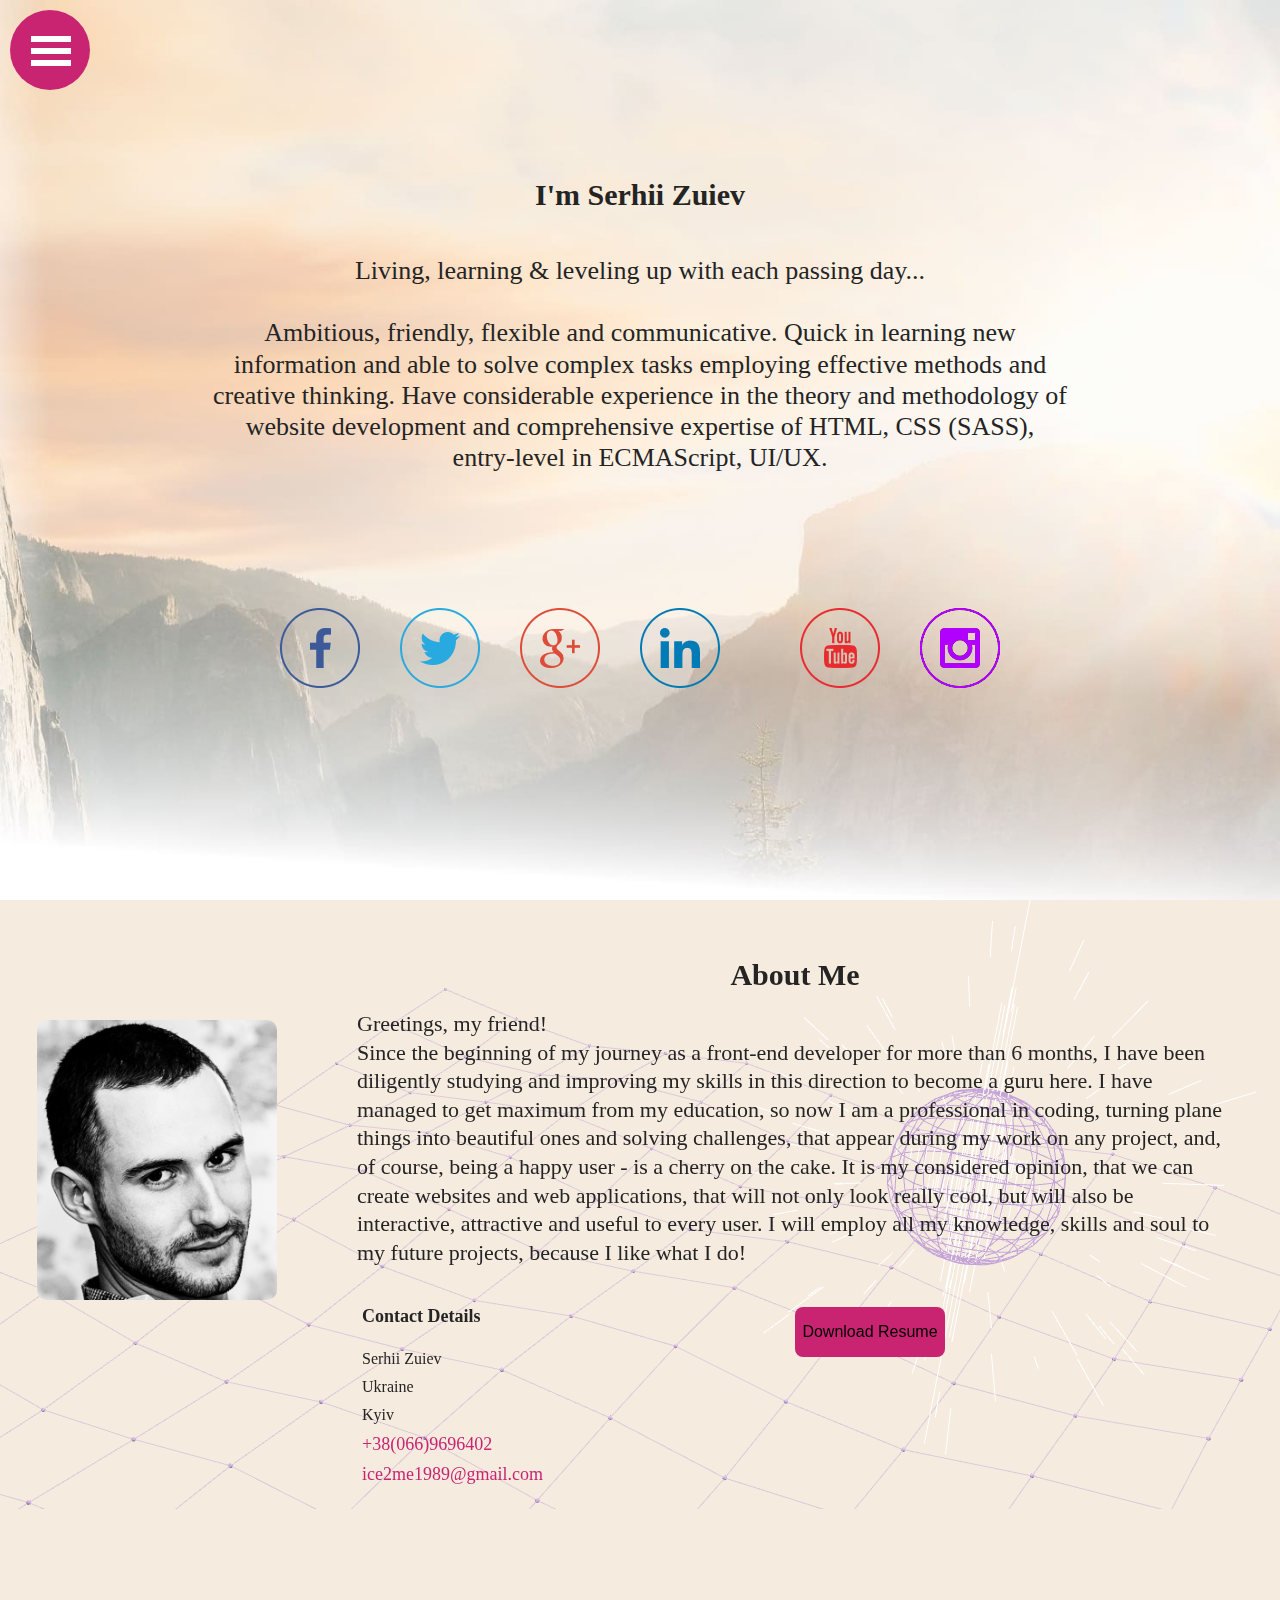
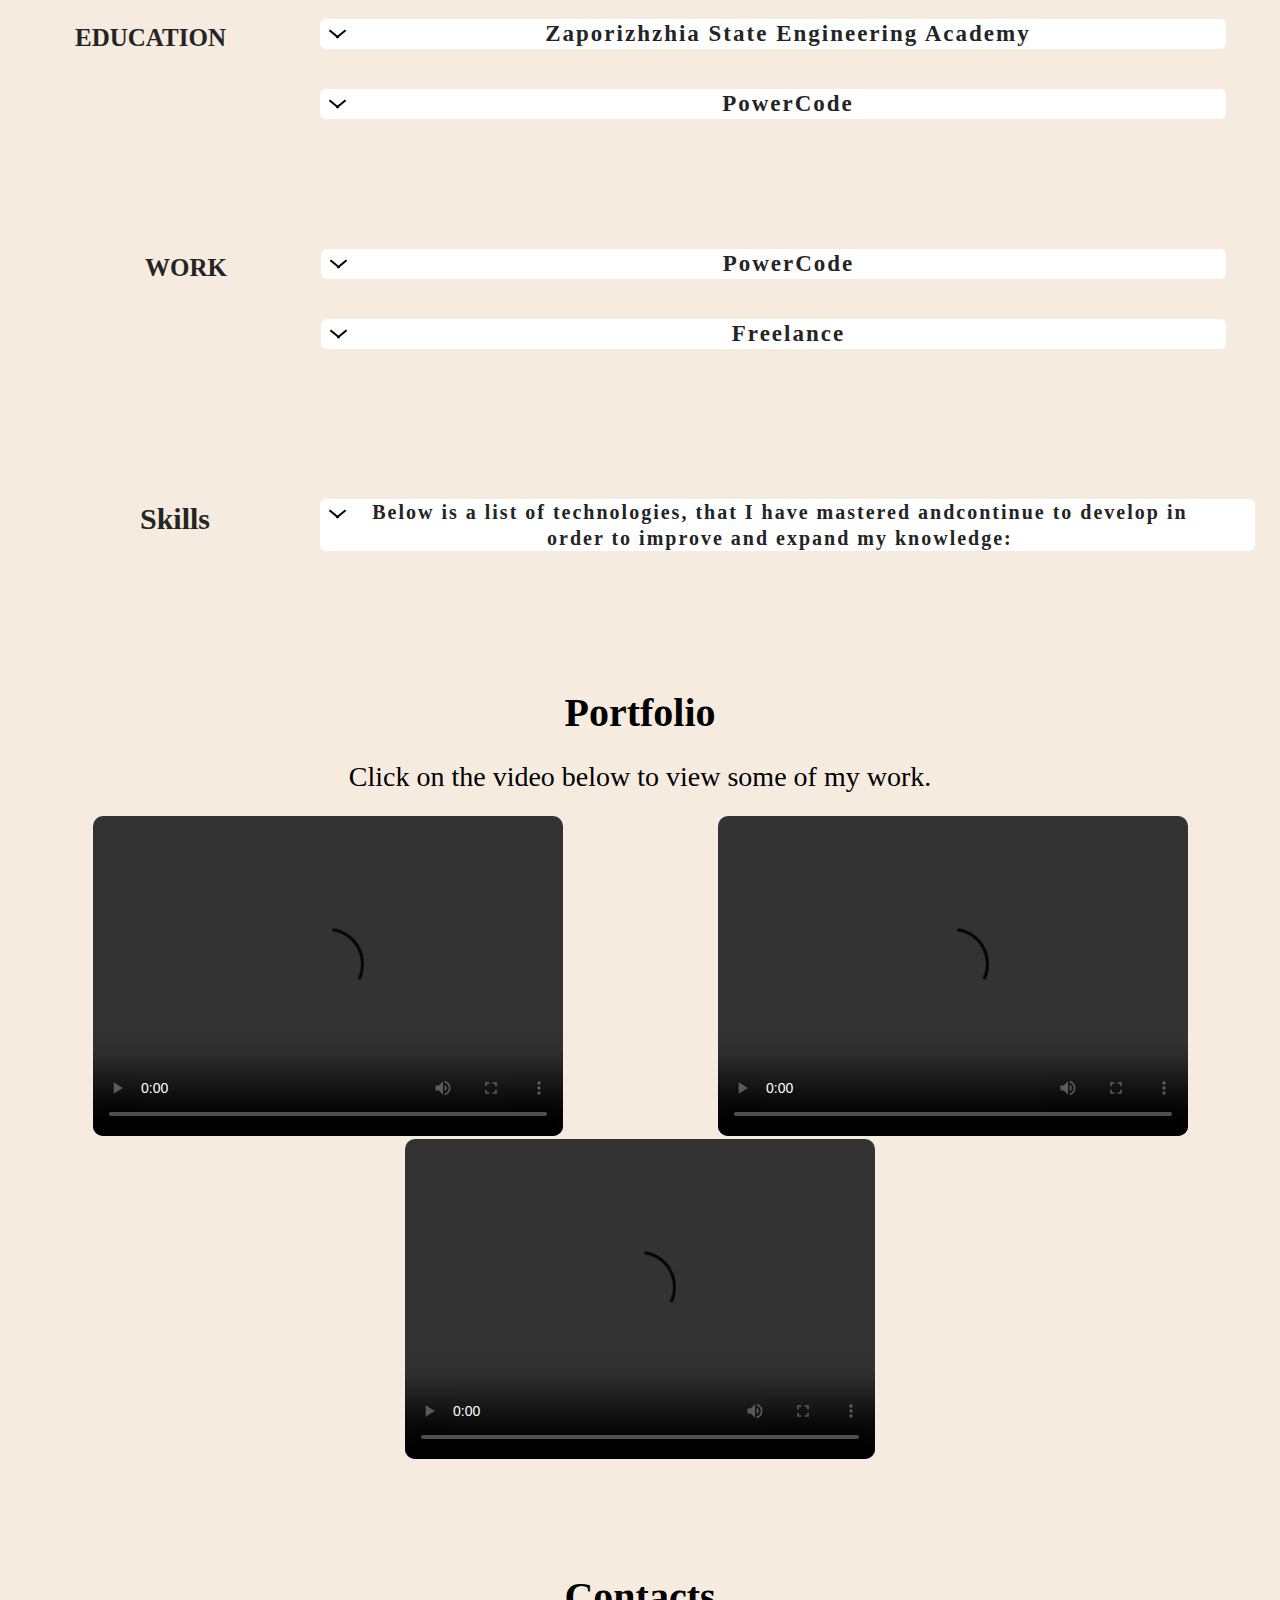
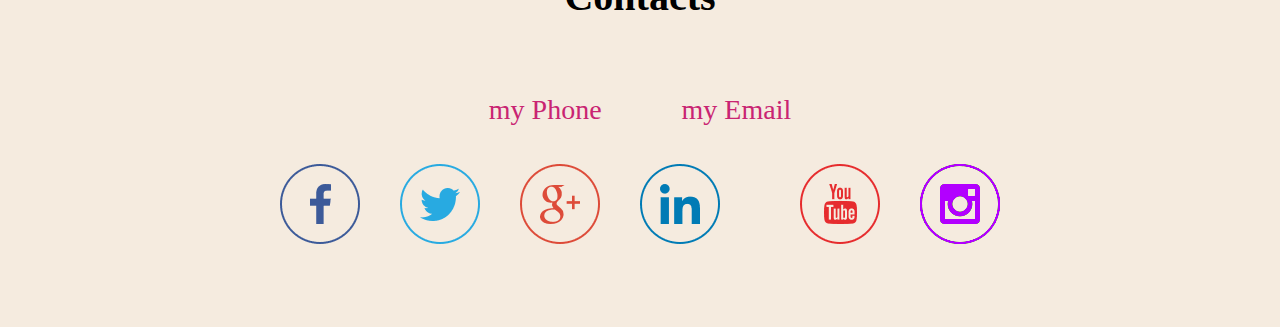
==== commit aa937238: "Finish" ====
--- a/index.html
+++ b/index.html
@@ -50,12 +50,13 @@
 		<div class="top__text">
 			<span>
 					<p>
-						Living, learning, & leveling up  with each passing day...<br/><br/>
-						Ambitious, friendly flexible and communicative. Quick in learning 
-						new information and able to solve complex tasks employing effective 
-						methods and creative thinking. Have considerable experience in the theory 
-						and methodology of website development and comprehensive expertise of HTML, 
-						CSS (SASS), entry-level in ECMAScript, UI/UX
+						Living, learning & leveling up with each passing day...<br/><br/>
+						Ambitious, friendly, flexible and communicative. Quick 
+						in learning new information and able to solve complex 
+						tasks employing effective methods and creative thinking. 
+						Have considerable experience in the theory and methodology 
+						of website development and comprehensive expertise of HTML, 
+						CSS (SASS), entry-level in ECMAScript, UI/UX.
 					</p>
 			</span>
 		</div>
@@ -111,15 +112,19 @@
 					<h2>About Me</h2>
 					<span>
 							Greetings, my friend!<br>
-							Since the beginning of my journey as a front-end developer for 
-							more than 6 months, I have been diligently studying and improving my skills in 
-							this direction to become a guru here. I have managed to get maximum from my education 
-							so now I am a professional in coding, turning plane things into beautiful ones and solving 
-							challenges that appear during my work on any project, and, of course, being a 
-							happy user - is a cherry on the cake. It is my considered opinion that we can create websites 
-							and web applications that will not only look really cool, but will also be interractive, 
-							attractive and useful to every user. I will emply all my knowledge, 
-							skills and soul to my future projects because I like what I do!
+							Since the beginning of my journey as a front-end 
+							developer for more than 6 months, I have been 
+							diligently studying and improving my skills in this 
+							direction to become a guru here. I have managed to 
+							get maximum from my education, so now I am a 
+							professional in coding, turning plane things into 
+							beautiful ones and solving challenges, that appear 
+							during my work on any project, and, of course, being a 
+							happy user - is a cherry on the cake. It is my considered 
+							opinion, that we can create websites and web applications, 
+							that will not only look really cool, but will also be interactive, 
+							attractive and useful to every user. I will employ all my knowledge, 
+							skills and soul to my future projects, because I like what I do!
 					</span>
 				</div>
 				<div class="about__content-details">
@@ -156,13 +161,13 @@
 				<div class="education__right-top">
 					<div class="block__item">
 						<div class="block__title">
-							<h2>Zaporizhzhya State Engineering Academ</h2>
-						</div>
-						<div class="block__text">
-							<h3>speciality - Heat and Power Engineering September 1/2007 - June 25/2012.</h3>
+							<h2>Zaporizhzhia State Engineering Academy</h2>
+						</div>
+						<div class="block__text">
+							<h3>Speciality - Heat and Power Engineering September 1/2007 - June 25/2012.</h3>
 								<p>
 									<span>
-										Got the Specialist diploma in  Heating Systems and Heat and Power Units.
+										Got the Specialist diploma in Heating Systems and Heat and Power Units.
 									</span>
 								</p>
 						</div>
@@ -202,7 +207,7 @@
 							<h2>PowerCode</h2>
 						</div>
 						<div class="block__text">
-							<h3>Front-end developer September 18/2019 - December 11/2019</h3>
+							<h3>Front-end developer September 18/2019 - December 11/2019.</h3>
 								<p>
 									<span>
 										Finished the courses in front-end developer in the company PowerCode with a great final project.
@@ -217,12 +222,14 @@
 							<h2>Freelance</h2>
 						</div>
 						<div class="block__text">
-							<h3>Frontend developer August 1/2019 - present time.</h3>
+							<h3>Front-end developer August 1/2019 – by this day.</h3>
 								<p>
 									<span>
-										The development of multi-page sites and landing pages, 
-										cross-browser layout and adaptation, direct interaction 
-										with customers and the first-time support of their projects after the release.
+										The development of multi-page sites and 
+										landing pages, cross-browser layout and 
+										adaptation, direct interaction with customers 
+										and the first-time support of their projects 
+										after the release.
 									</span>
 								</p>
 						</div>
@@ -243,8 +250,9 @@
 				<div class="block__item">
 						<div class="block__title">
 							<p>
-								Below is a list of technologies that I have mastered and
-								continue to develop in order to improve and expand my knowledge:
+								Below is a list of technologies, that 
+								I have mastered andcontinue to develop in order 
+								to improve and expand my knowledge:
 							</p>
 						</div>
 						<div class="block__text">
@@ -254,8 +262,8 @@
 									<li>CSS3</li>
 									<li>API</li>
 									<li>SASS</li>
-									<li>AJAX</li>
 									<li>UI/UX</li>
+									<li>AJAX/Flexbox</li>
 								</ul>
 								<ul class="skill__box-two">
 									<li>DOM/BEM</li>
@@ -279,13 +287,13 @@
 			</div>
 			<div class="gallary__video">
 				<div class="gallary__business">
-					<video src="video/Business.mp4" loop="loop" controls="controls" preload  poster="img/businessfon.png" title="business project"></video>
+					<video src="video/Business.mp4" loop="loop" controls="controls" title="business project"></video>
 				</div>
 				<div class="gallary__taxi">
-					<video src="video/Taxi.mp4" loop="loop" controls="controls" preload poster="img/taxifon.png" title="taxi project"></video>
+					<video src="video/Taxi.mp4" loop="loop" controls="controls" title="taxi project"></video>
 				</div>
 				<div class="gallary__timberhouse">
-					<video src="video/TimberHouse.mp4" loop="loop" controls="controls" preload poster="img/homefon.png" title="house project"></video>
+					<video src="video/TimberHouse.mp4" loop="loop" controls="controls" title="house project"></video>
 				</div>
 			</div>
 		</div>
--- a/css/style.css
+++ b/css/style.css
@@ -263,7 +263,7 @@
 }
 
 .burger-menu__nav{
-	padding: 150px 50px;
+	padding: 80px 50px;
 	font-size: 32px;
 	text-decoration: none;
 	text-transform: uppercase;
@@ -919,9 +919,6 @@
 	-webkit-border-radius: 10px;
 	border-radius: 10px;
 }
-.gallary__video video:hover, .gallary__video video:focus {
-	width: 480px;
-}
 @media screen and (max-width: 1027px) {
 	.gallary__video video {
 	text-align: center;
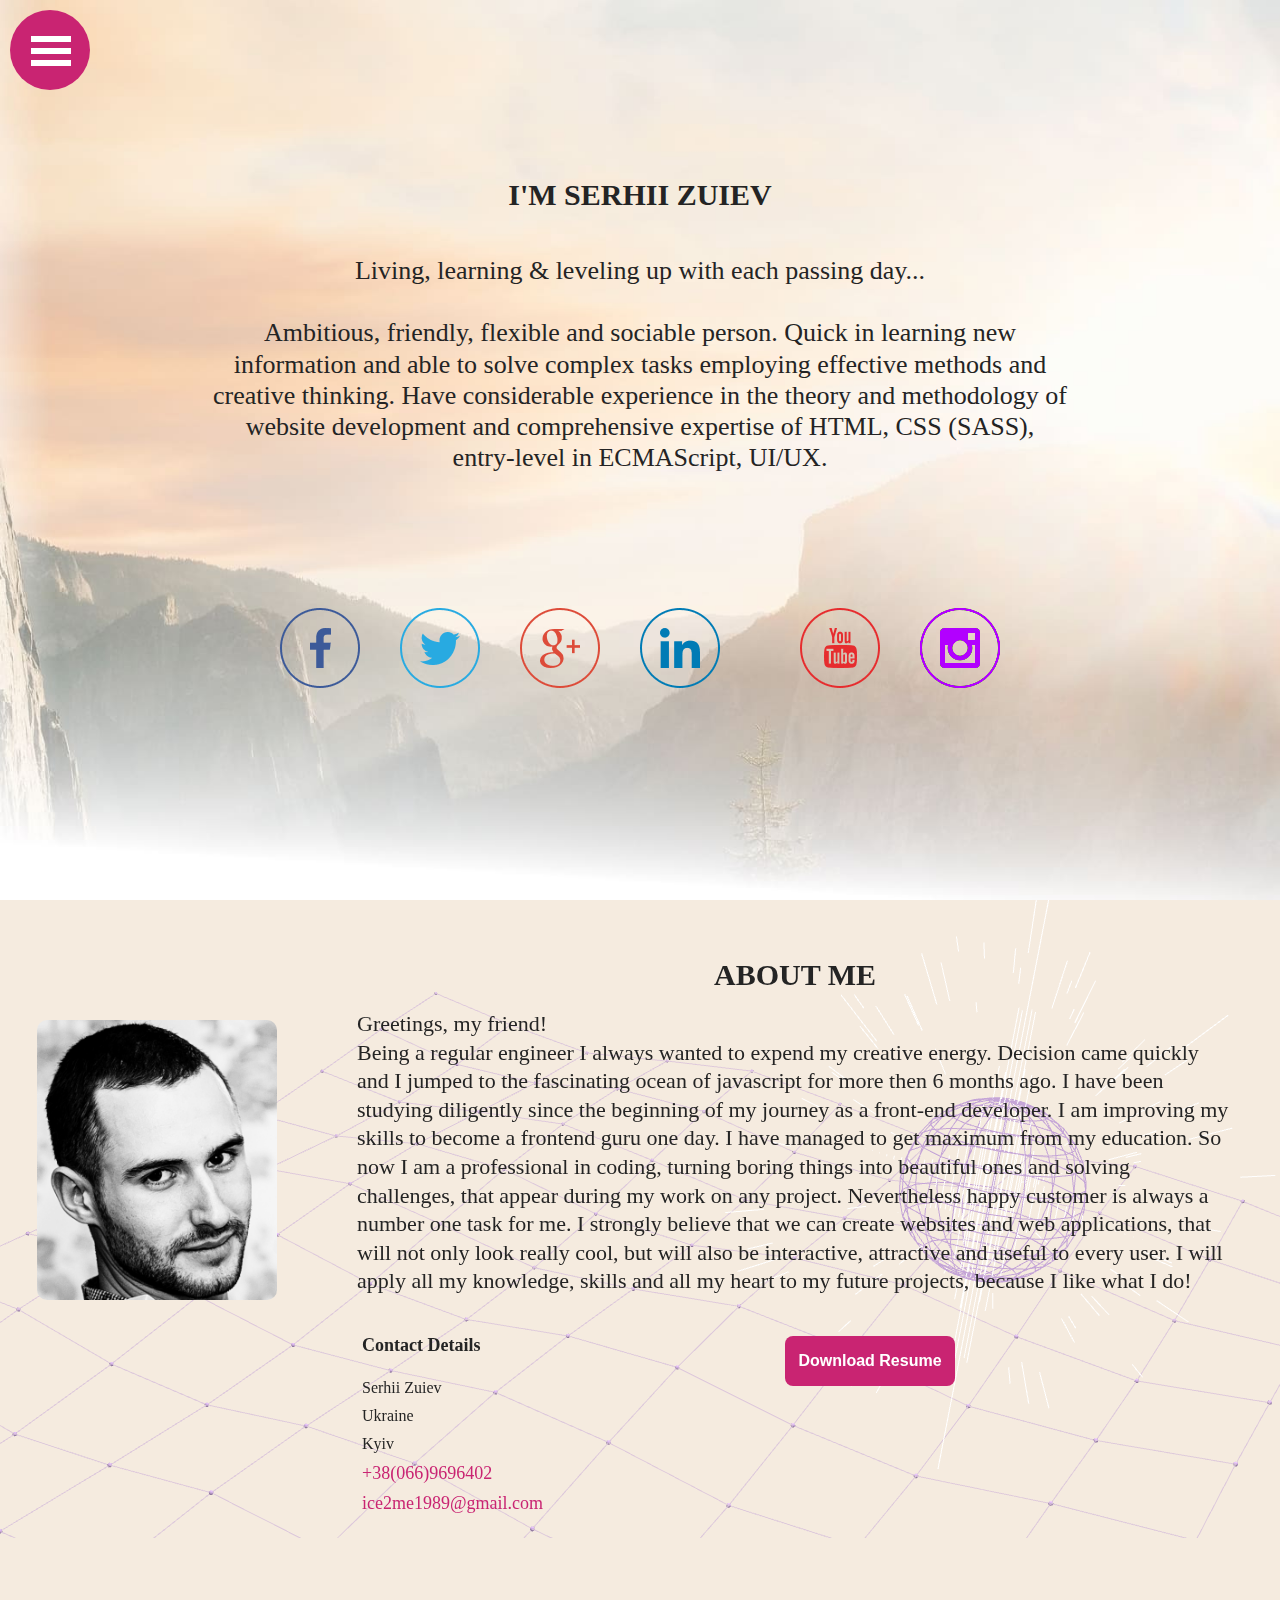
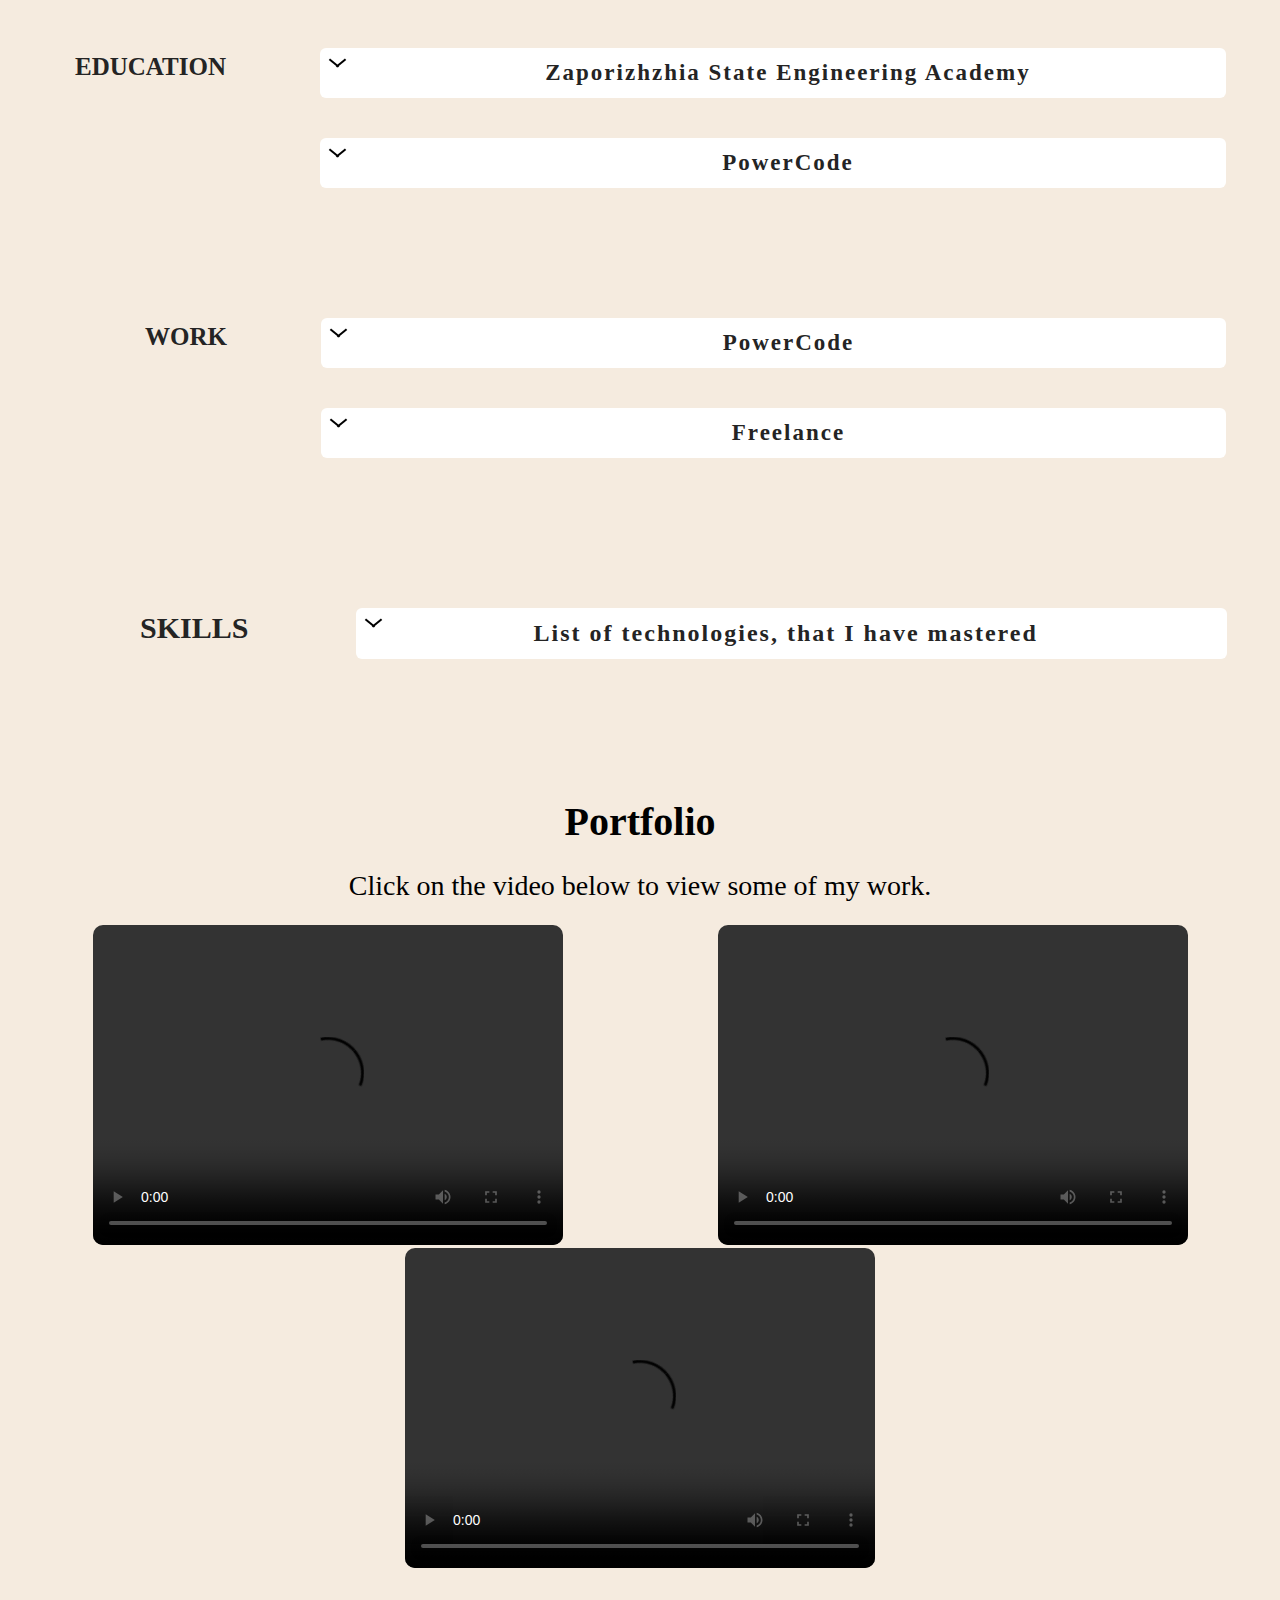
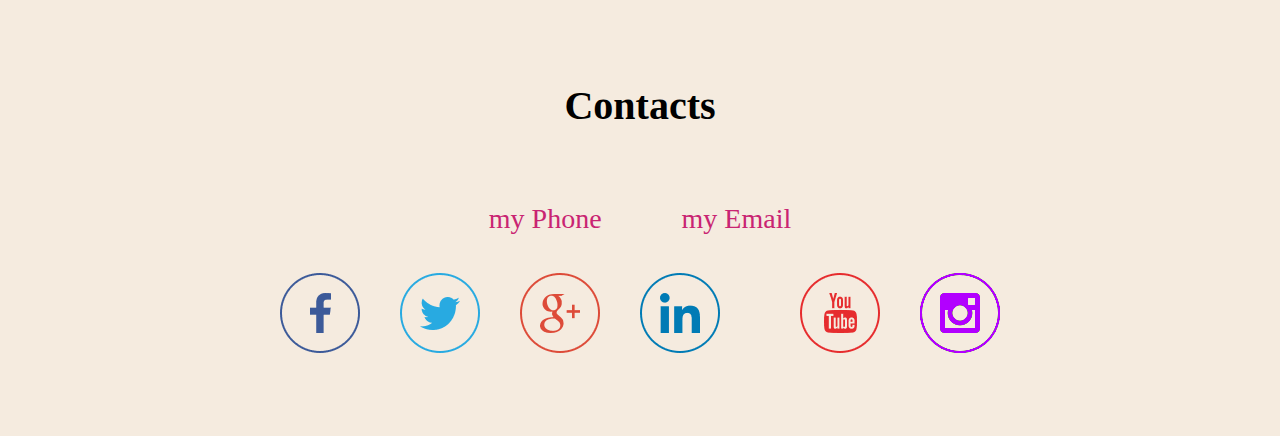
==== commit a9b705c5: "content correct" ====
--- a/index.html
+++ b/index.html
@@ -45,13 +45,13 @@
 		</div>
 		<section id="top__page">
 		<div class="top__name">
-			<h1>I'm Serhii Zuiev</h1>
+			<h1>I'M SERHII ZUIEV</h1>
 		</div>
 		<div class="top__text">
 			<span>
 					<p>
 						Living, learning & leveling up with each passing day...<br/><br/>
-						Ambitious, friendly, flexible and communicative. Quick 
+						Ambitious, friendly, flexible and sociable person. Quick 
 						in learning new information and able to solve complex 
 						tasks employing effective methods and creative thinking. 
 						Have considerable experience in the theory and methodology 
@@ -109,22 +109,19 @@
 			</div>
 			<div class="about__content">
 				<div class="about__content-me">
-					<h2>About Me</h2>
+					<h2>ABOUT ME</h2>
 					<span>
 							Greetings, my friend!<br>
-							Since the beginning of my journey as a front-end 
-							developer for more than 6 months, I have been 
-							diligently studying and improving my skills in this 
-							direction to become a guru here. I have managed to 
-							get maximum from my education, so now I am a 
-							professional in coding, turning plane things into 
-							beautiful ones and solving challenges, that appear 
-							during my work on any project, and, of course, being a 
-							happy user - is a cherry on the cake. It is my considered 
-							opinion, that we can create websites and web applications, 
-							that will not only look really cool, but will also be interactive, 
-							attractive and useful to every user. I will employ all my knowledge, 
-							skills and soul to my future projects, because I like what I do!
+							Being a regular engineer I always wanted to expend my creative energy. 
+							Decision came quickly and I jumped to the fascinating ocean of javascript for 
+							more then 6 months ago. I have been studying diligently since the beginning of my 
+							journey as a front-end developer. I am improving my skills to become a frontend guru 
+							one day. I have managed to get maximum from my education. So now I am a professional 
+							in coding, turning boring things into beautiful ones and solving challenges, that appear 
+							during my work on any project. Nevertheless happy customer is always a number one task for me.
+							I strongly believe that we can create websites and web applications, that will not 
+							only look really cool, but will also be interactive, attractive and useful to every 
+							user. I will apply all my knowledge, skills and all my heart to my future projects, because I like what I do!
 					</span>
 				</div>
 				<div class="about__content-details">
@@ -164,7 +161,7 @@
 							<h2>Zaporizhzhia State Engineering Academy</h2>
 						</div>
 						<div class="block__text">
-							<h3>Speciality - Heat and Power Engineering September 1/2007 - June 25/2012.</h3>
+							<h3>Speciality - Heat and Power Engineering September 2007 - June 2012.</h3>
 								<p>
 									<span>
 										Got the Specialist diploma in Heating Systems and Heat and Power Units.
@@ -179,7 +176,7 @@
 							<h2>PowerCode</h2>
 						</div>
 						<div class="block__text">
-							<h3>Front-end developer September 18/2019 - December 11/2019</h3>
+							<h3>Front-end developer September 2019 - December 2019</h3>
 								<p>
 									<span>
 										Finished the courses in front-end developer in the company PowerCode.
@@ -207,7 +204,7 @@
 							<h2>PowerCode</h2>
 						</div>
 						<div class="block__text">
-							<h3>Front-end developer September 18/2019 - December 11/2019.</h3>
+							<h3>Front-end developer September 2019 - December 2019.</h3>
 								<p>
 									<span>
 										Finished the courses in front-end developer in the company PowerCode with a great final project.
@@ -222,7 +219,7 @@
 							<h2>Freelance</h2>
 						</div>
 						<div class="block__text">
-							<h3>Front-end developer August 1/2019 – by this day.</h3>
+							<h3>Front-end developer August 2019 – nowadays.</h3>
 								<p>
 									<span>
 										The development of multi-page sites and 
@@ -244,19 +241,20 @@
 	<section id="skills">
 		<div class="skills">
 			<div class="skills__name">
-				<h2>Skills</h2>
+				<h2>SKILLS</h2>
 			</div>
 			<div class="skills__content">
 				<div class="block__item">
 						<div class="block__title">
-							<p>
-								Below is a list of technologies, that 
-								I have mastered andcontinue to develop in order 
-								to improve and expand my knowledge:
-							</p>
+							<p>List of technologies, that I have mastered</p>
 						</div>
 						<div class="block__text">
 							<div class="skill__box">
+								<p>
+									Below is a list of technologies, that 
+									I have mastered andcontinue to develop in order 
+									to improve and expand my knowledge:
+								</p>
 								<ul class="skill__box-one">
 									<li>HTML5</li>
 									<li>CSS3</li>
@@ -287,13 +285,13 @@
 			</div>
 			<div class="gallary__video">
 				<div class="gallary__business">
-					<video src="video/Business.mp4" loop="loop" controls="controls" title="business project"></video>
+					<video src="video/Business.mp4" controls="controls" title="business project"></video>
 				</div>
 				<div class="gallary__taxi">
-					<video src="video/Taxi.mp4" loop="loop" controls="controls" title="taxi project"></video>
+					<video src="video/Taxi.mp4" controls="controls" title="taxi project"></video>
 				</div>
 				<div class="gallary__timberhouse">
-					<video src="video/TimberHouse.mp4" loop="loop" controls="controls" title="house project"></video>
+					<video src="video/TimberHouse.mp4" controls="controls" title="house project"></video>
 				</div>
 			</div>
 		</div>
--- a/css/style.css
+++ b/css/style.css
@@ -280,6 +280,9 @@
 .burger-menu__nav a{
 	color: #FFF;
 }
+.burger-menu__nav a:hover{
+	color: ##b2b2b2;
+}
 .burger-menu__nav li{
 	padding: 15px;
 }
@@ -545,13 +548,15 @@
 	}
 }
 .about__content-button button {
-	width: 150px;
+	width: 170px;
 	height: 50px;
 	background-color: #c92472;
 	-webkit-border-radius: 8px;
 	border-radius: 8px;
 	font-size: 16px;
-	color: #000;
+	color: #fff;
+	font-weight: bold;
+	padding: 5px;
 }
 @media screen and (max-width: 980px) {
 	.about__content-button button {
@@ -643,6 +648,7 @@
 }
 .education__right-top h2, .work__right-top h2 {
 	font-size: 23px;
+	padding: 10px;
 }
 @media screen and (max-width: 480px) {
 	.education__right-top h2, .work__right-top h2 {
@@ -689,6 +695,7 @@
 }
 .education__right-bottom h2, .work__right-bottom h2 {
 	font-size: 23px;
+	padding: 10px;
 }
 @media screen and (max-width: 480px) {
 	.education__right-bottom h2, .work__right-bottom h2 {
@@ -787,6 +794,7 @@
 	-ms-flex-direction: column;
 	flex-direction: column;
 	width: 100%;
+	padding-right: 30px;
 }
 @media screen and (max-width: 750px) {
 	.skills__content {
@@ -836,6 +844,18 @@
 	padding-bottom: 0;
 	}
 }
+.skill__box p {
+	width: 35%;
+	font-size: 20px;
+	font-weight: bold;
+	padding: 10px 8px;
+}
+@media screen and (max-width: 530px) {
+	.skill__box p {
+		margin: 0 auto;
+		padding-bottom: 15px;
+	}
+}
 .skill__box-one, .skill__box-two {
 	display: flex;
 	-webkit-flex-direction: column;
@@ -844,6 +864,7 @@
 	-webkit-flex-wrap: wrap;
 	-ms-flex-wrap: wrap;
 	flex-wrap: wrap;
+	padding-bottom: 8px;
 }
 .skill__box li {
 	font-size: 24px;
@@ -996,7 +1017,7 @@
 	line-height: 1.1em;
 }
 .contact__phone a:hover, .contact__phone a:focus, .contact__email a:hover, .contact__email a:focus {
-	color: #8eaae7;
+	color: #b2b2b2;
 	border: 1px solid #c92472;
 	background-color: #c92472;
 	-webkit-border-radius: 10px;
@@ -1047,10 +1068,11 @@
 	height: 80px;
 	-webkit-border-radius: 50%;
 			border-radius: 50%;
+	background-color: #FFF;
 
 }
 .button__up img:hover{
-	background-color: #bfbfbf;
+	background-color: #b2b2b2;
 }
 @media screen and (max-width: 900px) {
 	.button__up img{
@@ -1077,8 +1099,9 @@
 	font-size: 20px;
 }
 .block__title p{
-	padding: 0;
+	padding: 10px 0;
 	font-weight: bold;
+	font-size: 24px;
 }
 .block__title:before, .block__title:after {
 	content: "";
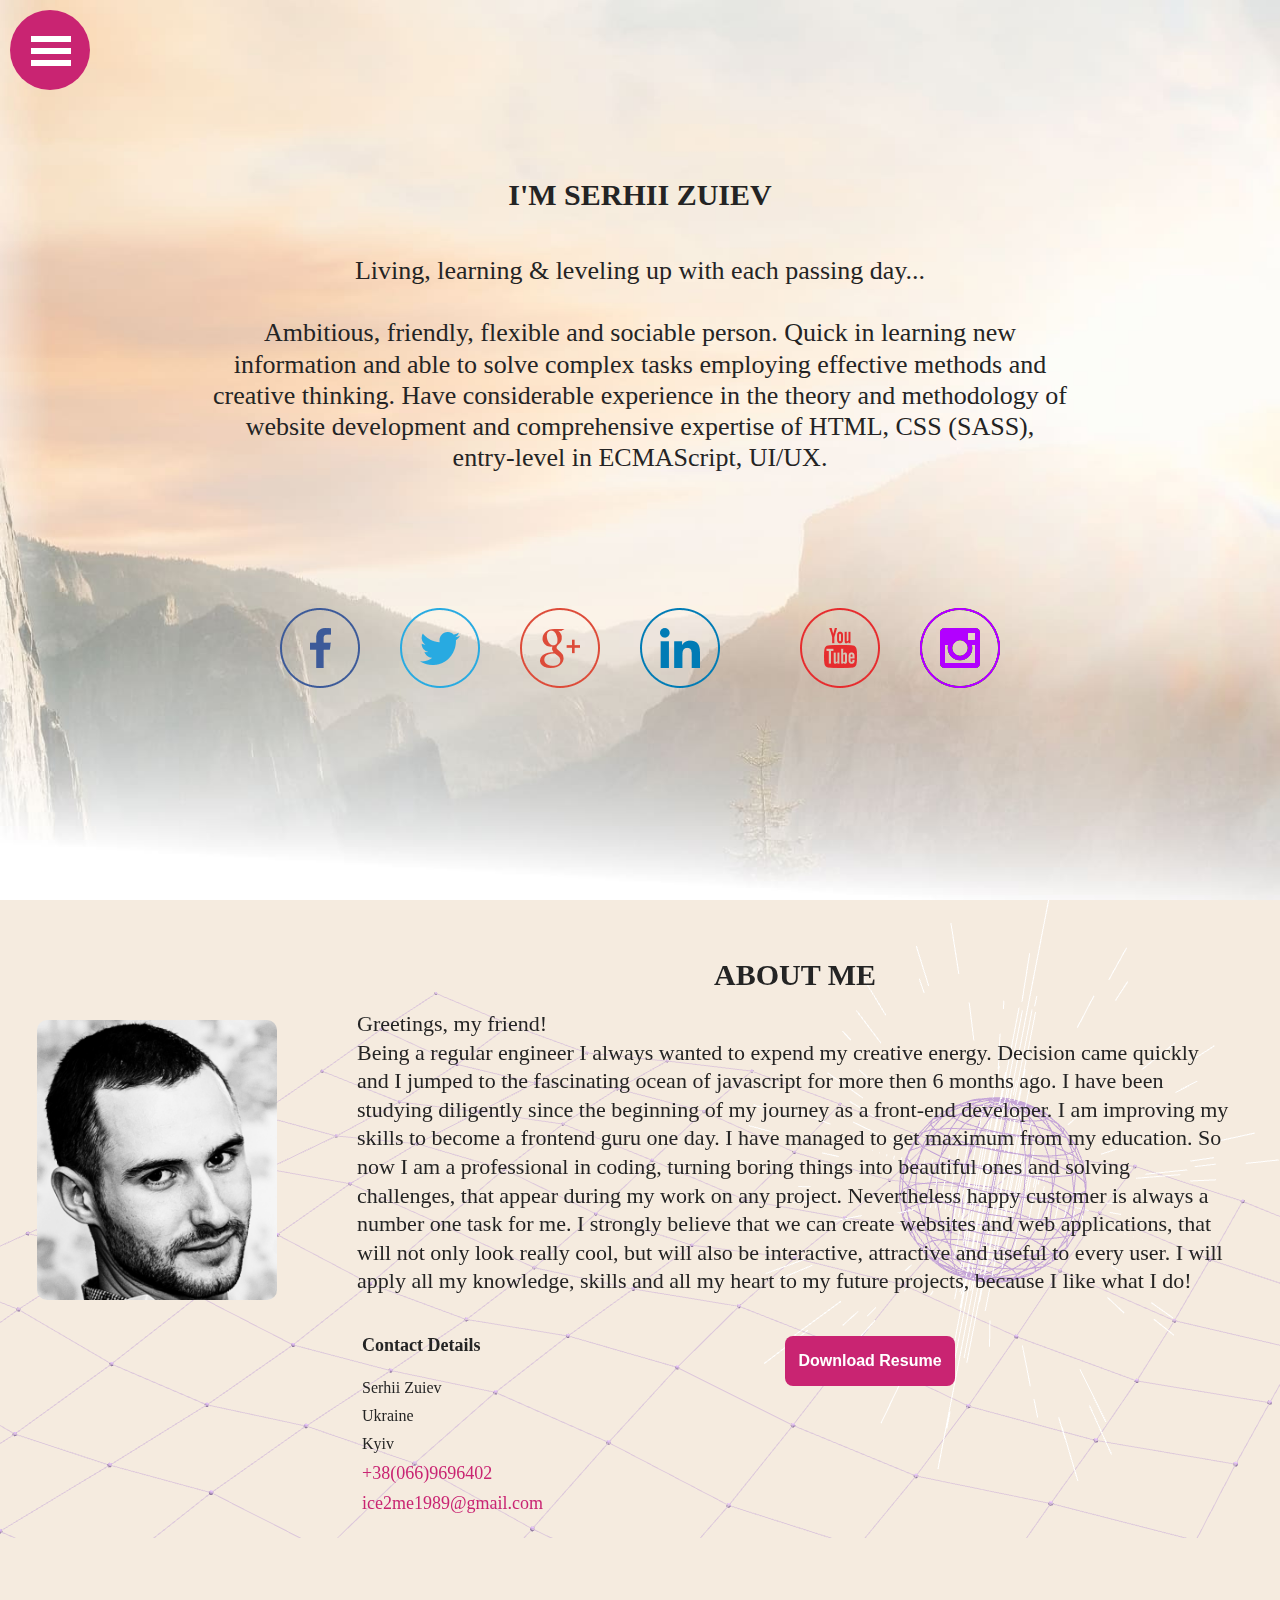
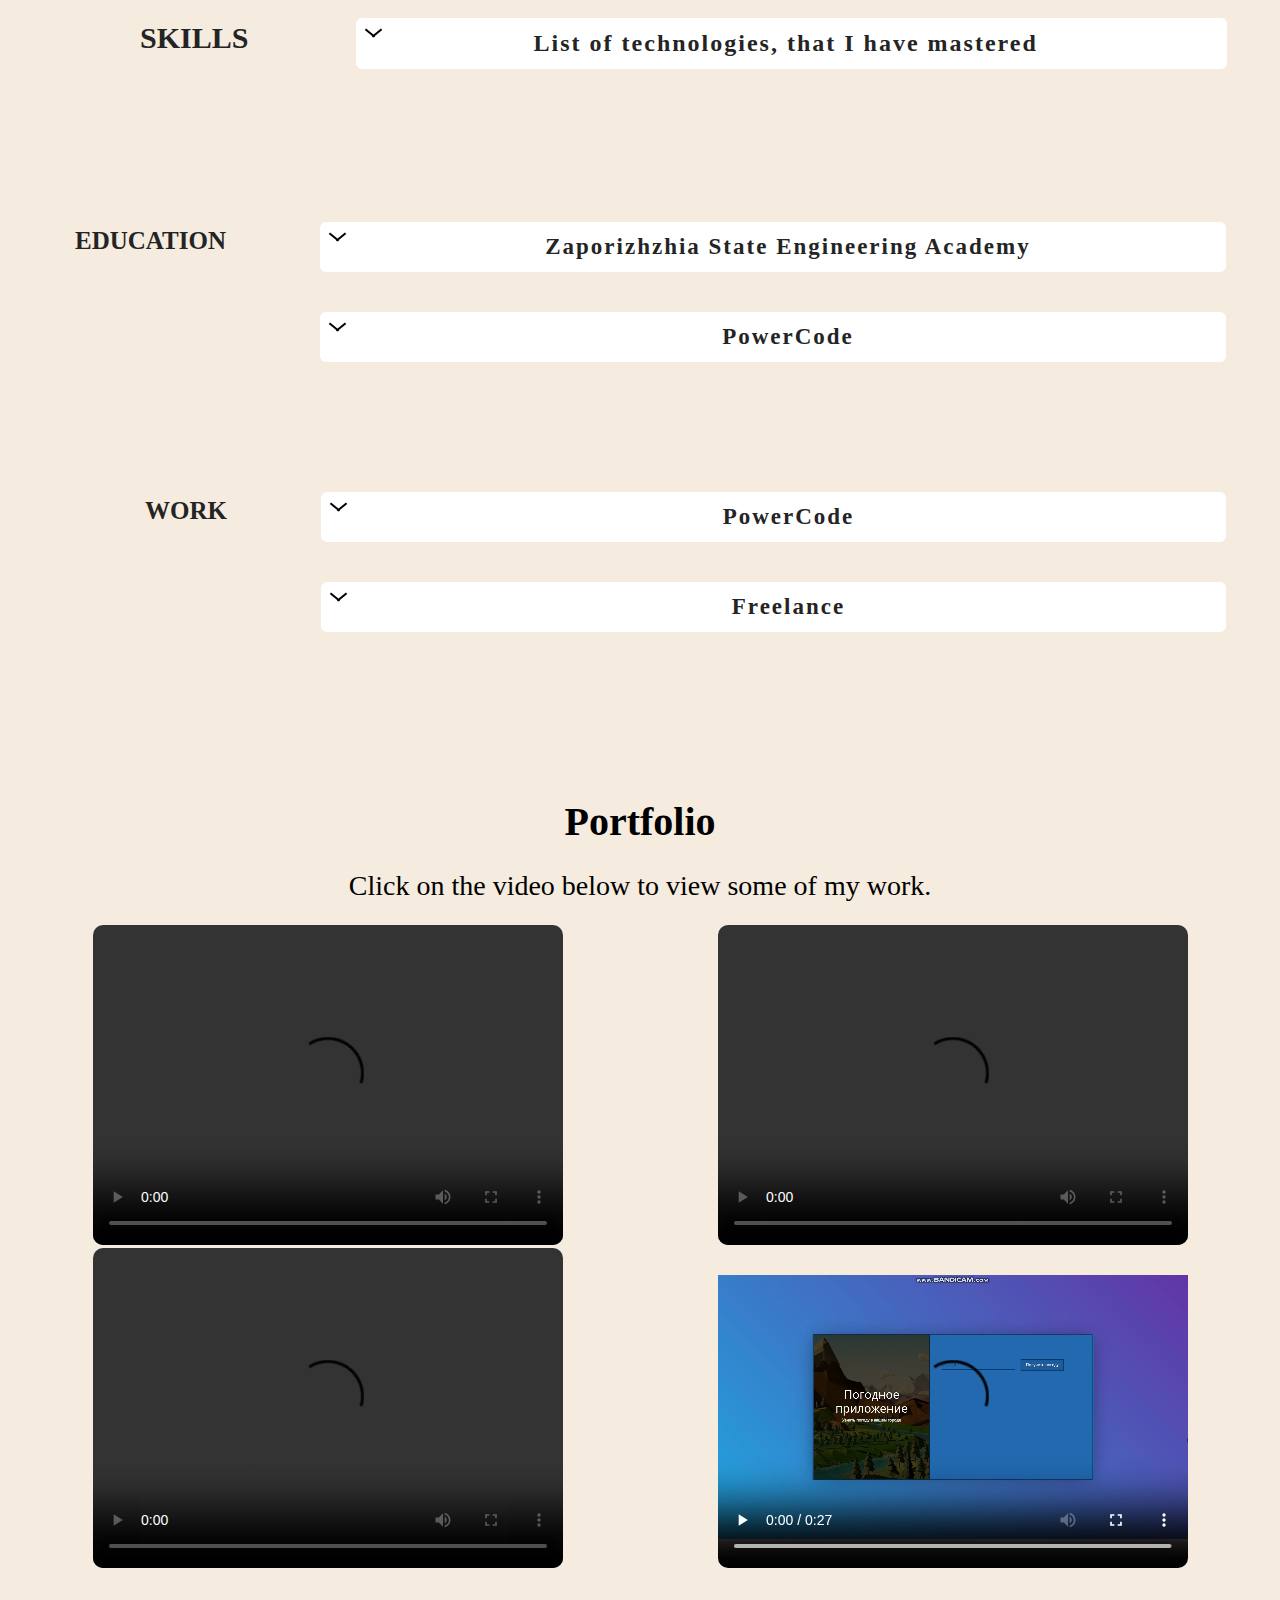
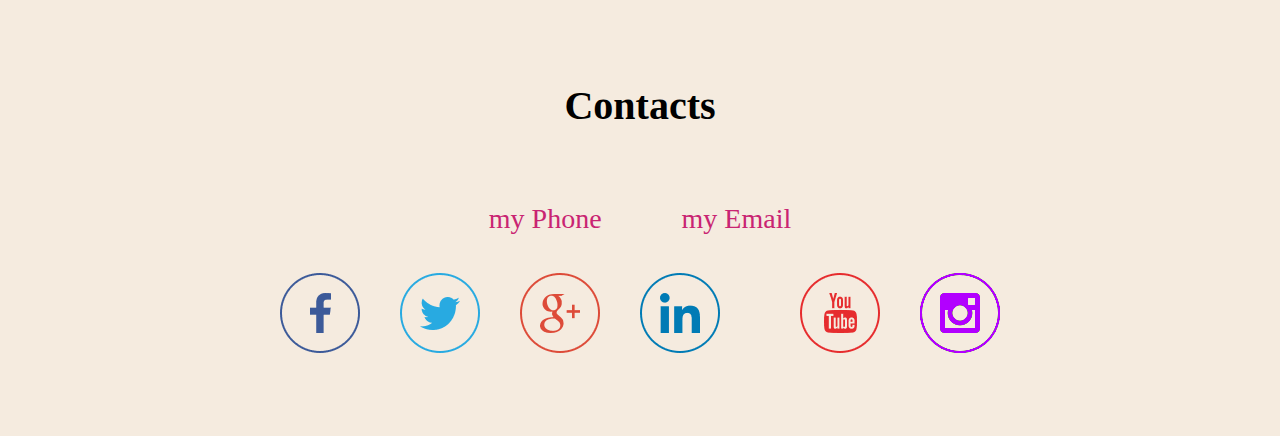
==== commit 0252ac5f: "finish this version" ====
--- a/index.html
+++ b/index.html
@@ -148,96 +148,6 @@
 			</div>
 		</div>
 	</section>
-	<section id="education">
-	<div class="block one">
-		<div class="education">
-			<div class="education__left">
-				<h2>EDUCATION</h2>
-			</div>
-			<div class="education__right">
-				<div class="education__right-top">
-					<div class="block__item">
-						<div class="block__title">
-							<h2>Zaporizhzhia State Engineering Academy</h2>
-						</div>
-						<div class="block__text">
-							<h3>Speciality - Heat and Power Engineering September 2007 - June 2012.</h3>
-								<p>
-									<span>
-										Got the Specialist diploma in Heating Systems and Heat and Power Units.
-									</span>
-								</p>
-						</div>
-					</div>
-				</div>
-				<div class="education__right-bottom">
-					<div class="block__item">
-						<div class="block__title">
-							<h2>PowerCode</h2>
-						</div>
-						<div class="block__text">
-							<h3>Front-end developer September 2019 - December 2019</h3>
-								<p>
-									<span>
-										Finished the courses in front-end developer in the company PowerCode.
-									</span>
-								</p>
-						</div>
-					</div>
-				</div>
-			</div>
-		</div>
-		<div class="education__line">
-			<hr>
-		</div>
-	</div>
-	</section>
-	<section id="work">
-		<div class="work">
-			<div class="work__left">
-				<h2>WORK</h2>
-			</div>
-			<div class="work__right">
-				<div class="work__right-top">
-					<div class="block__item">
-						<div class="block__title">
-							<h2>PowerCode</h2>
-						</div>
-						<div class="block__text">
-							<h3>Front-end developer September 2019 - December 2019.</h3>
-								<p>
-									<span>
-										Finished the courses in front-end developer in the company PowerCode with a great final project.
-									</span>
-								</p>
-						</div>
-					</div>
-				</div>
-				<div class="work__right-bottom">
-					<div class="block__item">
-						<div class="block__title">
-							<h2>Freelance</h2>
-						</div>
-						<div class="block__text">
-							<h3>Front-end developer August 2019 – nowadays.</h3>
-								<p>
-									<span>
-										The development of multi-page sites and 
-										landing pages, cross-browser layout and 
-										adaptation, direct interaction with customers 
-										and the first-time support of their projects 
-										after the release.
-									</span>
-								</p>
-						</div>
-					</div>
-				</div>
-			</div>
-		</div>
-		<div class="work__line">
-			<hr>
-		</div>
-	</section>
 	<section id="skills">
 		<div class="skills">
 			<div class="skills__name">
@@ -277,6 +187,97 @@
 			</div>
 		</div>
 	</section>
+	<section id="education">
+	<div class="block one">
+		<div class="education">
+			<div class="education__left">
+				<h2>EDUCATION</h2>
+			</div>
+			<div class="education__right">
+				<div class="education__right-top">
+					<div class="block__item">
+						<div class="block__title">
+							<h2>Zaporizhzhia State Engineering Academy</h2>
+						</div>
+						<div class="block__text">
+							<h3>Speciality - Heat and Power Engineering September 2007 - June 2012.</h3>
+								<p>
+									<span>
+										Got the Specialist diploma in Heating Systems and Heat and Power Units.
+									</span>
+								</p>
+						</div>
+					</div>
+				</div>
+				<div class="education__right-bottom">
+					<div class="block__item">
+						<div class="block__title">
+							<h2>PowerCode</h2>
+						</div>
+						<div class="block__text">
+							<h3>Front-end developer September 2019 - December 2019</h3>
+								<p>
+									<span>
+										Finished the courses in front-end developer in the company PowerCode.
+									</span>
+								</p>
+						</div>
+					</div>
+				</div>
+			</div>
+		</div>
+		<div class="education__line">
+			<hr>
+		</div>
+	</div>
+	</section>
+	<section id="work">
+		<div class="work">
+			<div class="work__left">
+				<h2>WORK</h2>
+			</div>
+			<div class="work__right">
+				<div class="work__right-top">
+					<div class="block__item">
+						<div class="block__title">
+							<h2>PowerCode</h2>
+						</div>
+						<div class="block__text">
+							<h3>Front-end developer September 2019 - December 2019.</h3>
+								<p>
+									<span>
+										Finished the courses in front-end developer in the company PowerCode with a great final project.
+									</span>
+								</p>
+						</div>
+					</div>
+				</div>
+				<div class="work__right-bottom">
+					<div class="block__item">
+						<div class="block__title">
+							<h2>Freelance</h2>
+						</div>
+						<div class="block__text">
+							<h3>Front-end developer August 2019 – nowadays.</h3>
+								<p>
+									<span>
+										The development of multi-page sites and 
+										landing pages, cross-browser layout and 
+										adaptation, direct interaction with customers 
+										and the first-time support of their projects 
+										after the release.
+									</span>
+								</p>
+						</div>
+					</div>
+				</div>
+			</div>
+		</div>
+		<div class="work__line">
+			<hr>
+		</div>
+	</section>
+	
 	<section id="portfolio">
 		<div class="gallary">
 			<div class="gallary__name">
@@ -292,6 +293,9 @@
 				</div>
 				<div class="gallary__timberhouse">
 					<video src="video/TimberHouse.mp4" controls="controls" title="house project"></video>
+				</div>
+				<div class="gallary__weather">
+					<video src="video/weather.mp4" controls="controls" title="weather-react project"></video>
 				</div>
 			</div>
 		</div>
@@ -363,7 +367,7 @@
 	size: 0.50
 })
 </script>
-	<script type="text/javascript" src="http://ajax.googleapis.com/ajax/libs/jquery/1.8.2/jquery.min.js"></script>
+<script type="text/javascript" src="http://ajax.googleapis.com/ajax/libs/jquery/1.8.2/jquery.min.js"></script>
 <script src="https://code.jquery.com/jquery-3.4.1.min.js"></script>
 <script src="js/main.js"></script>
 </div>
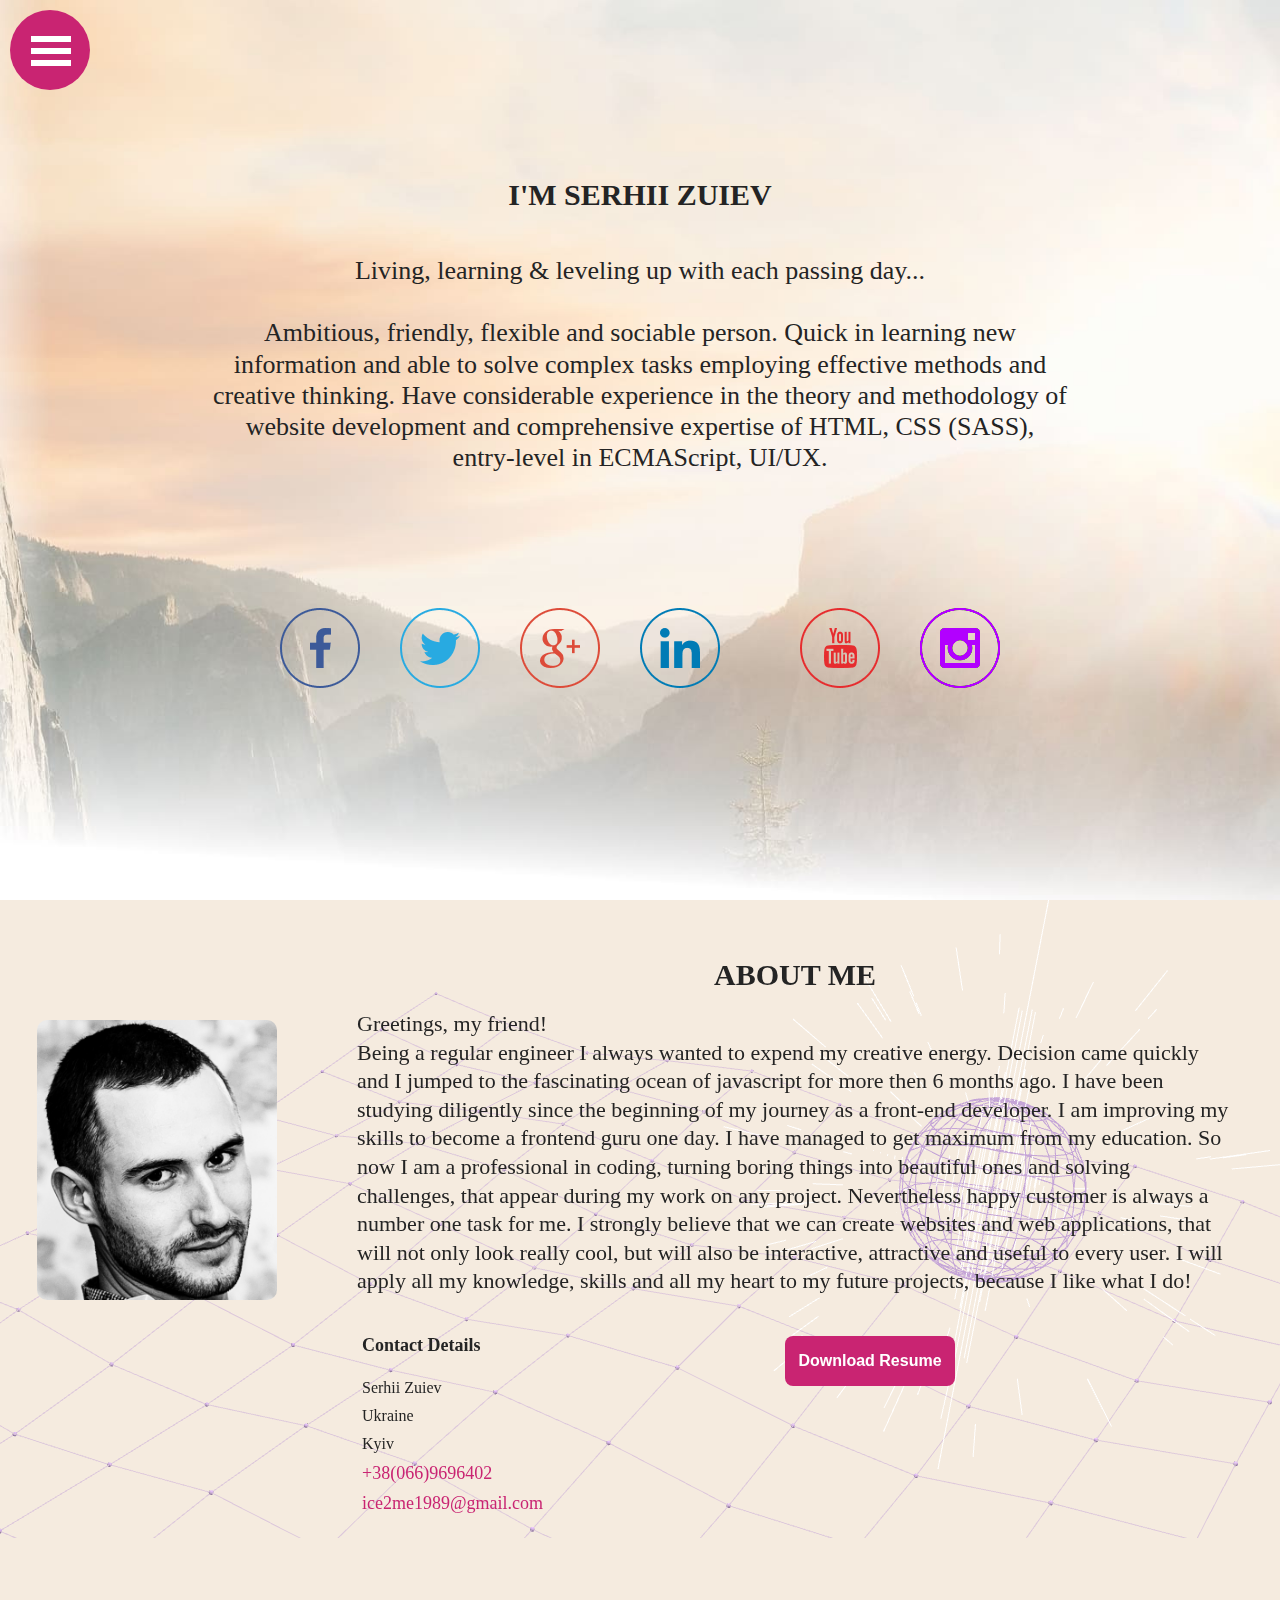
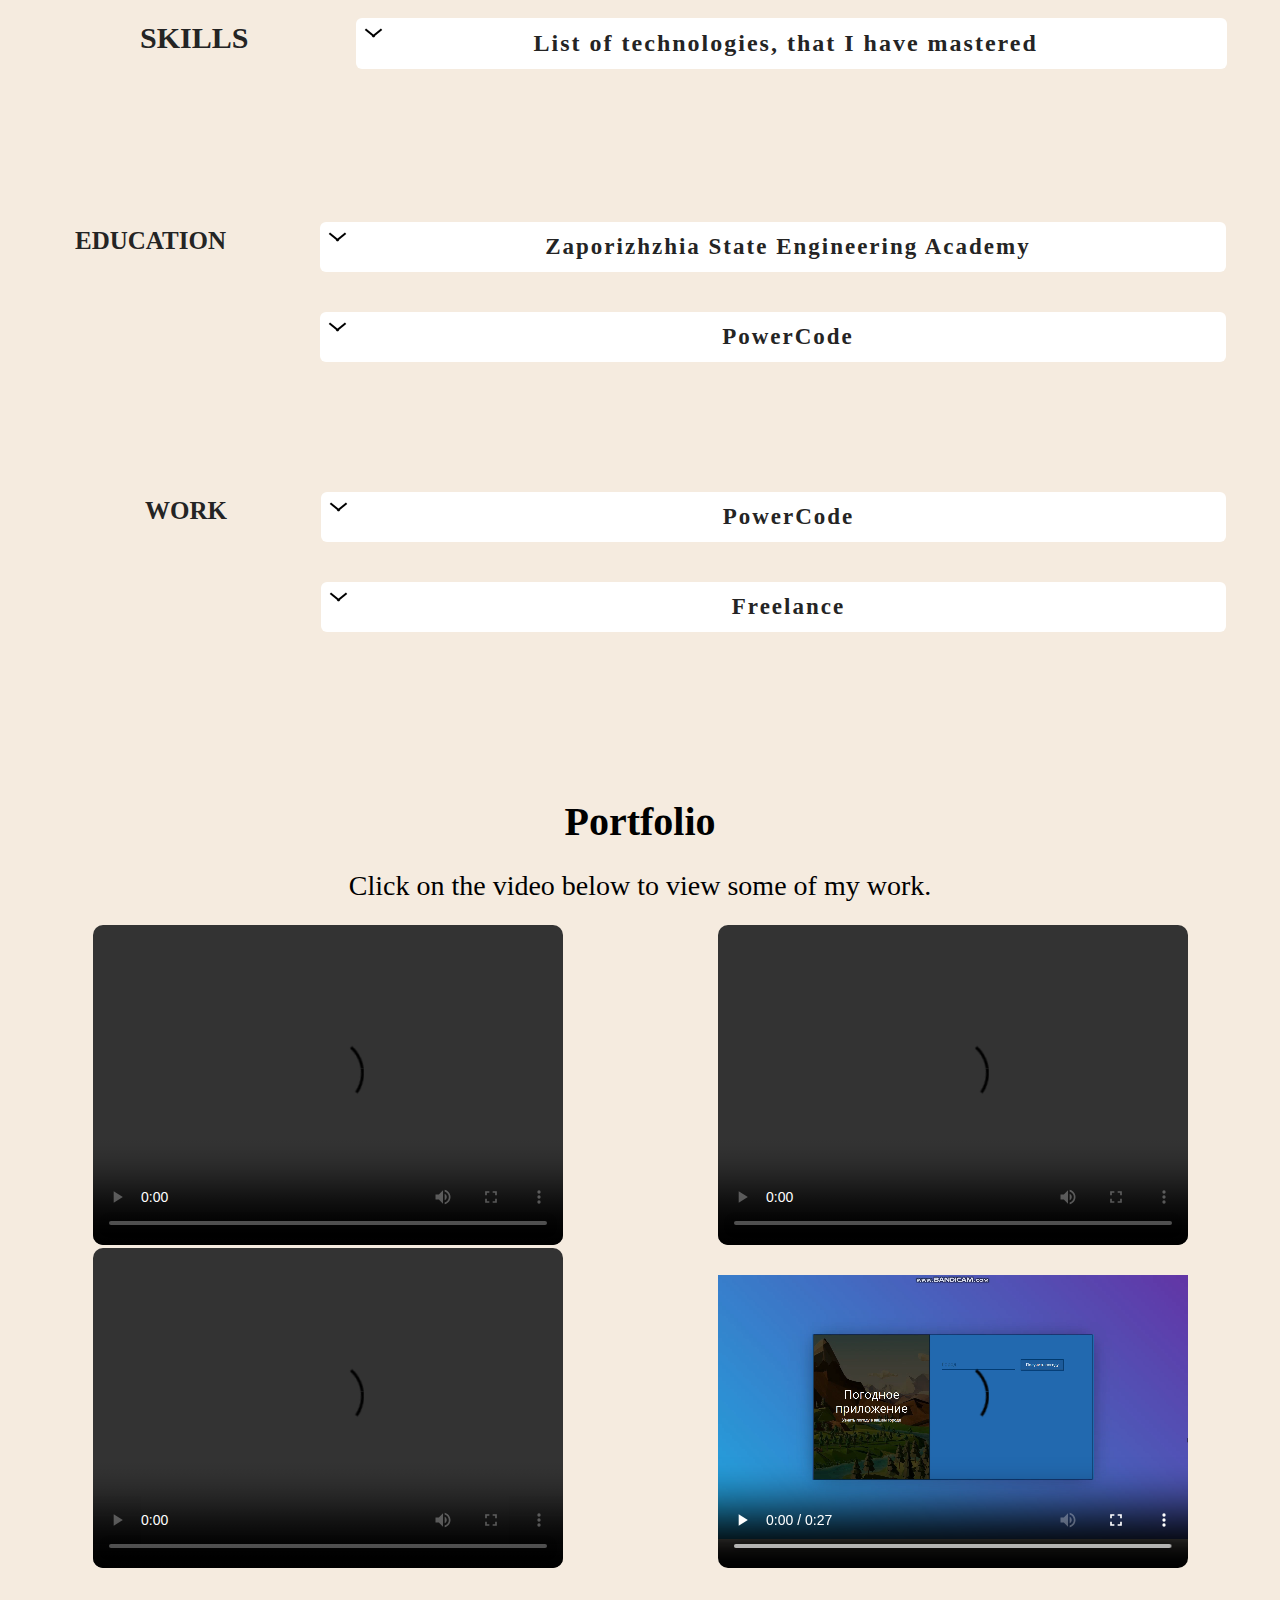
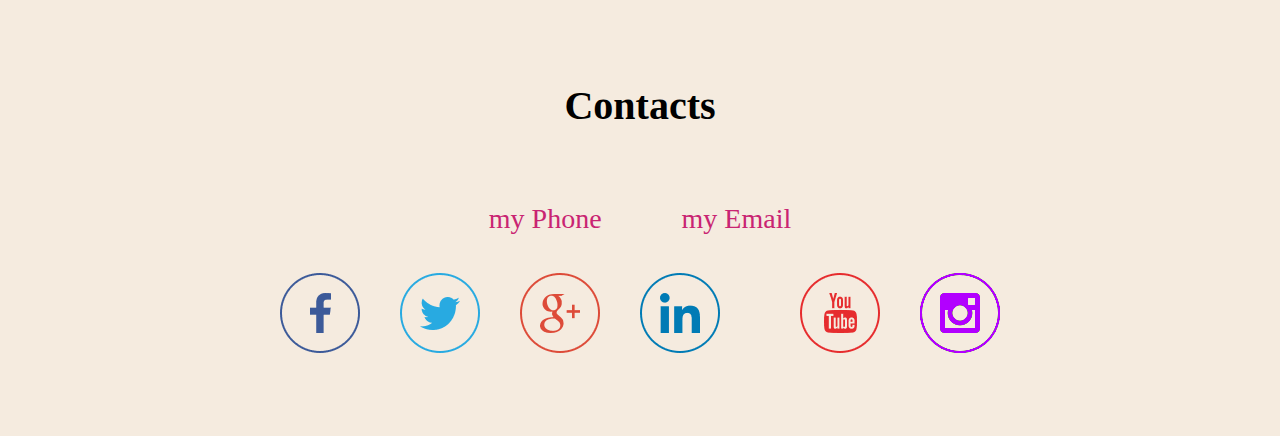
==== commit 15026ed8: "Update index.html" ====
--- a/index.html
+++ b/index.html
@@ -168,18 +168,18 @@
 								<ul class="skill__box-one">
 									<li>HTML5</li>
 									<li>CSS3</li>
-									<li>API</li>
+									
 									<li>SASS</li>
 									<li>UI/UX</li>
-									<li>AJAX/Flexbox</li>
+									
 								</ul>
 								<ul class="skill__box-two">
 									<li>DOM/BEM</li>
 									<li>PhotoShop</li>
-									<li>JS/JQuery</li>
+									<li>JS</li>
 									<li>Git and GitHub</li>
-									<li>Chrome Dev Tools/Gulp</li>
-									<li>Cross-browser layout</li>
+									<li>Gulp</li>
+									
 								</ul>
 							</div>
 						</div>
@@ -372,4 +372,4 @@
 <script src="js/main.js"></script>
 </div>
 </body>
-</html>+</html>
